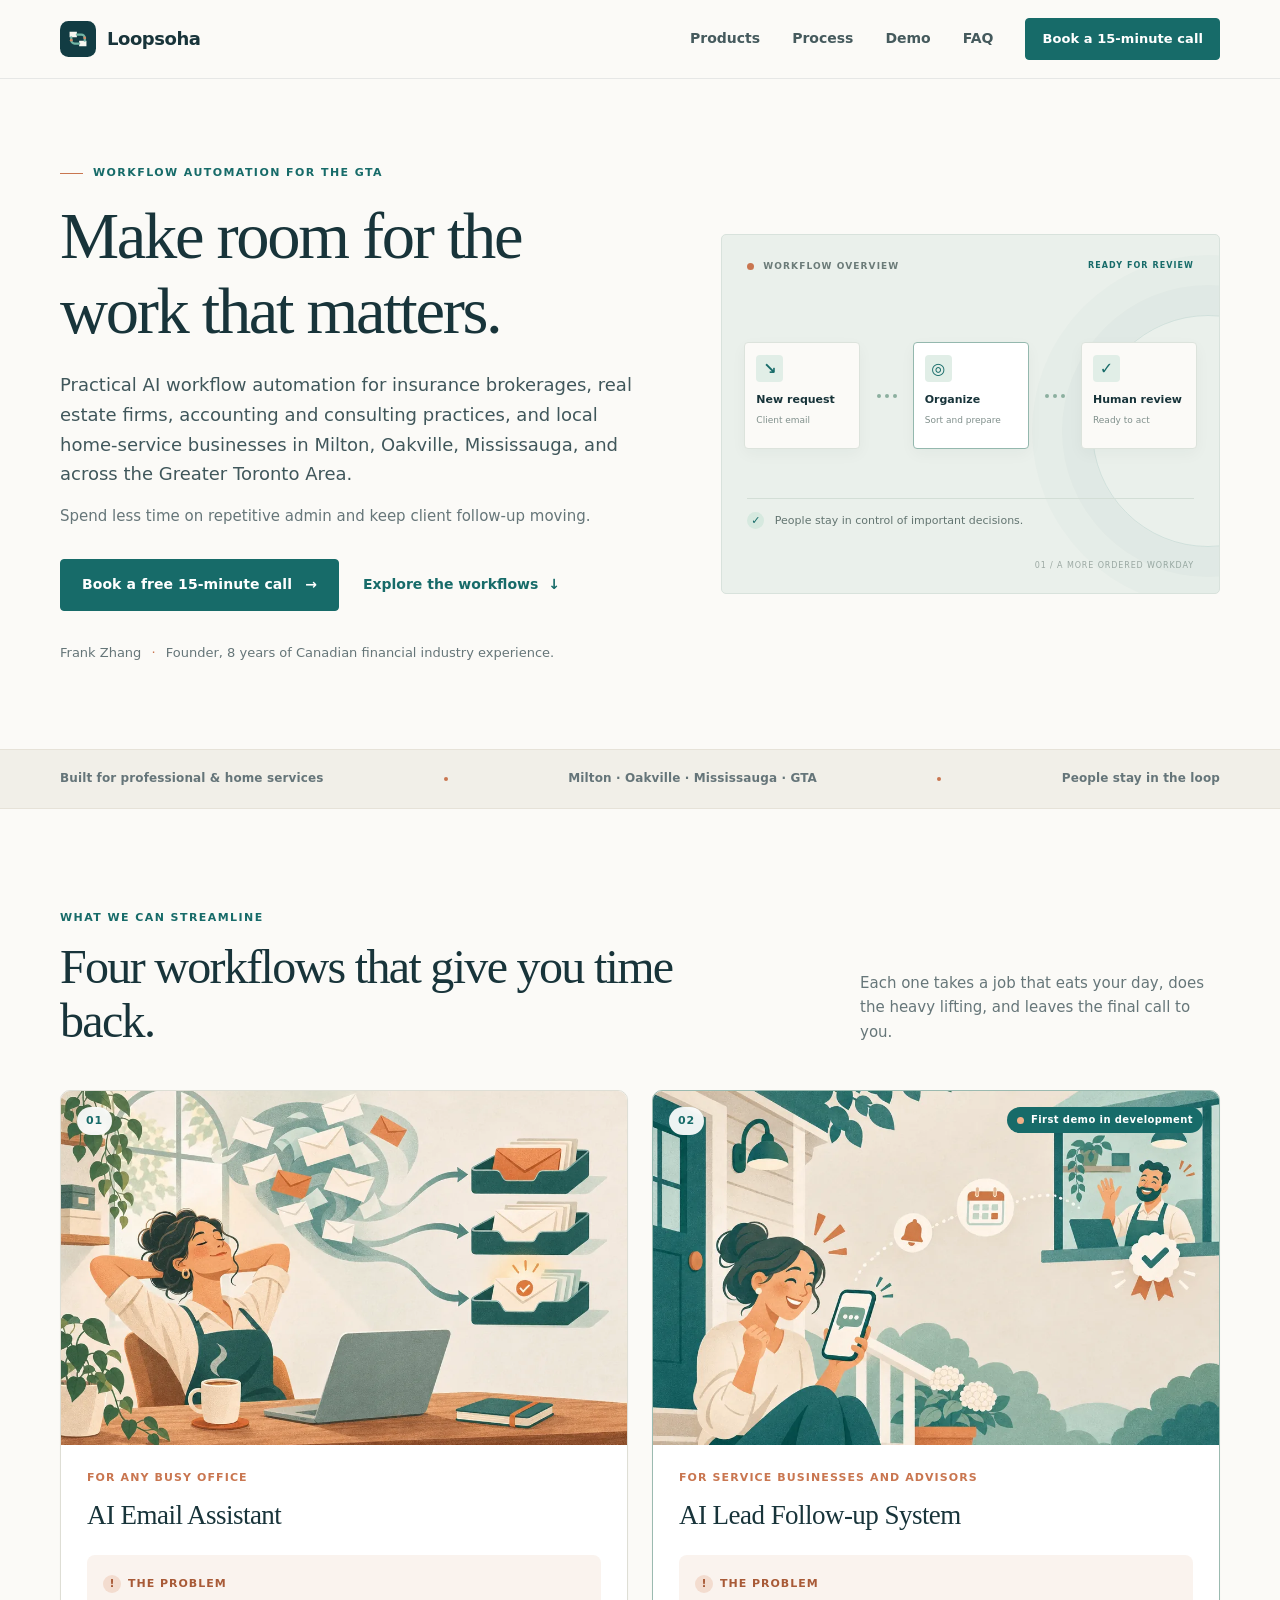
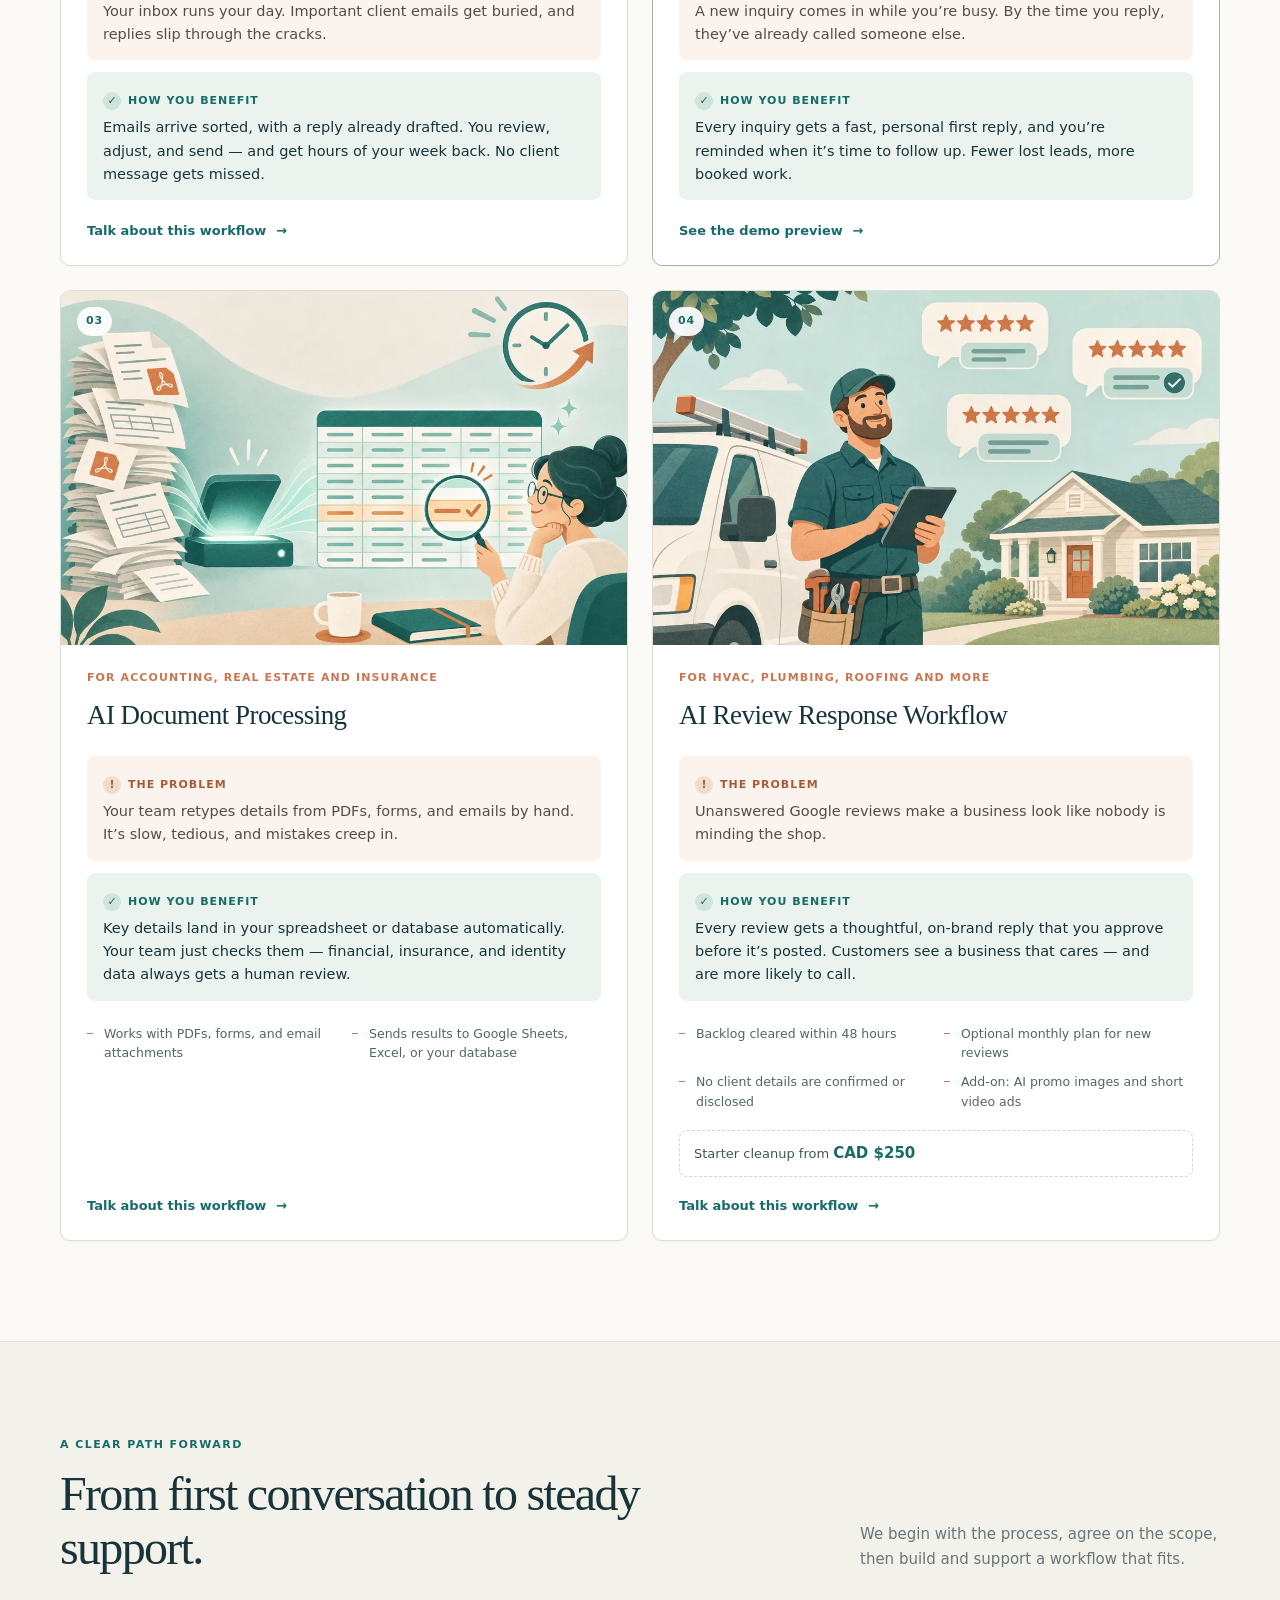
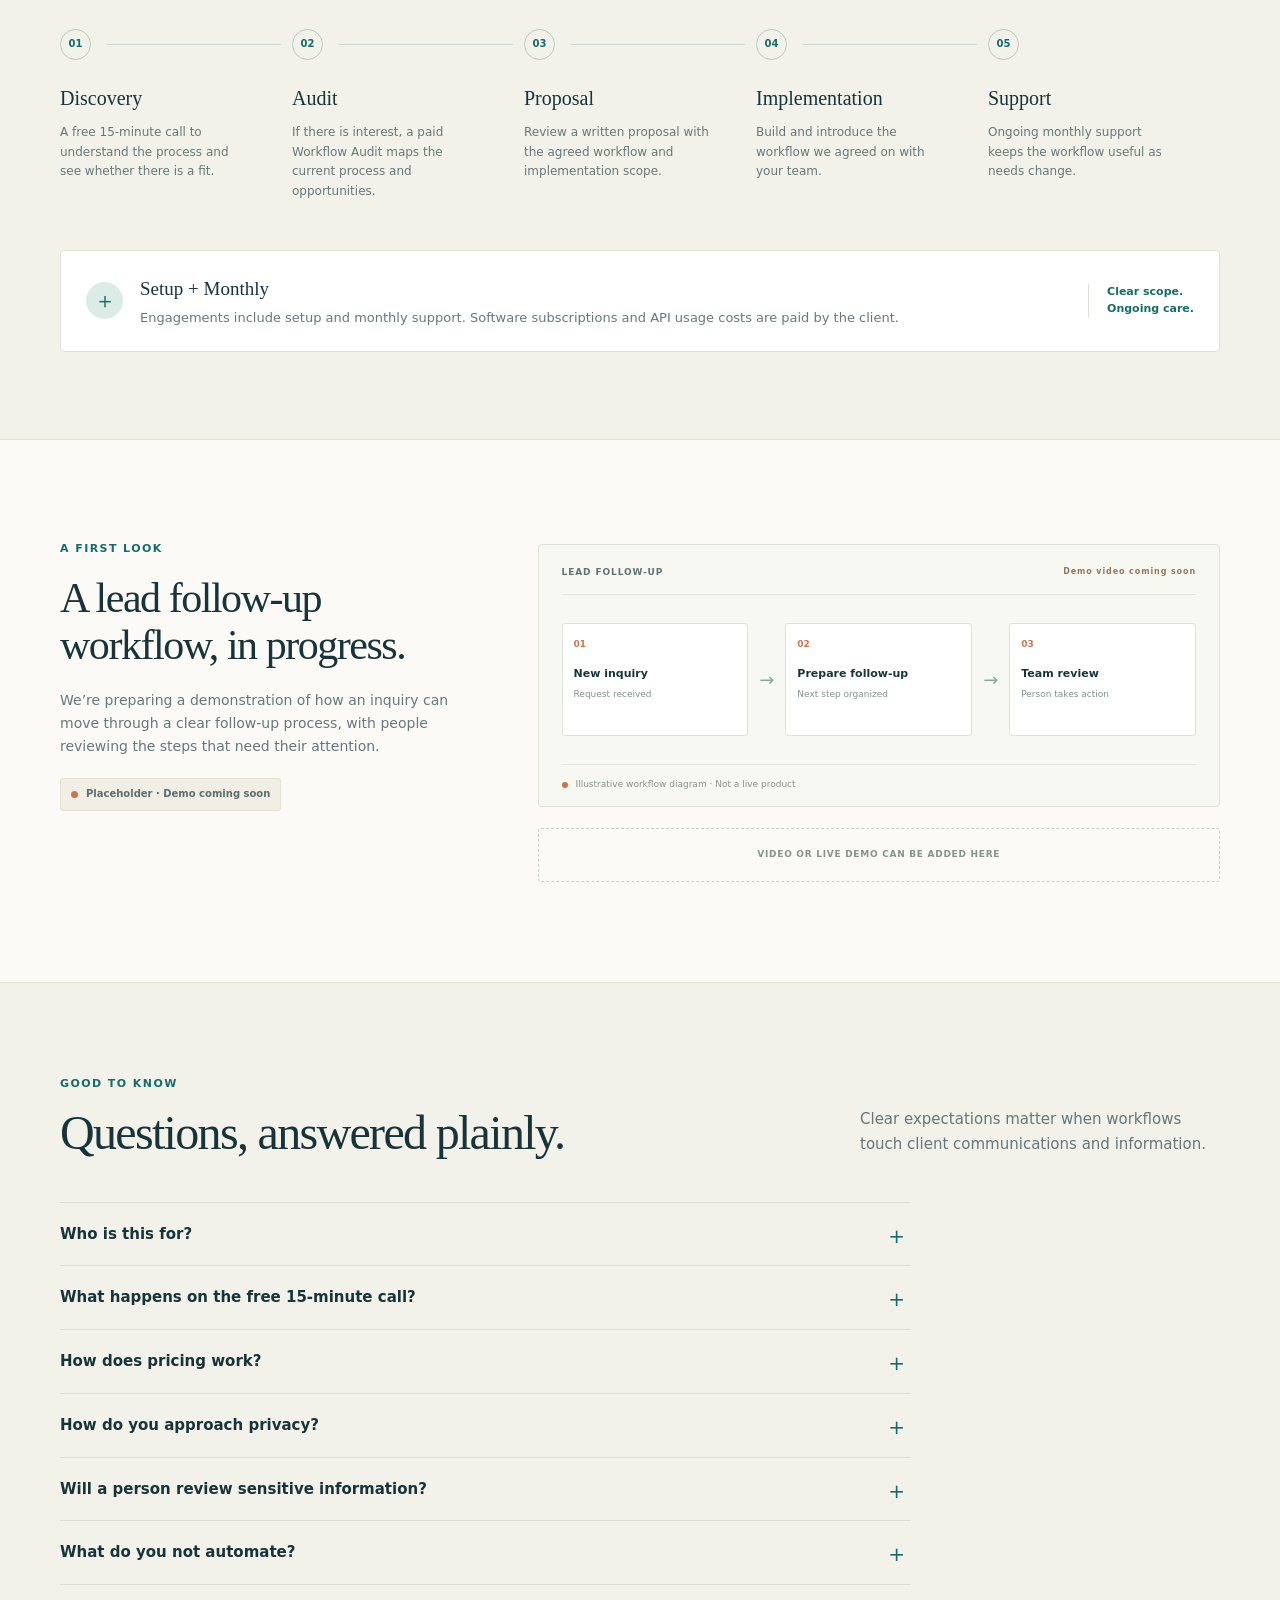
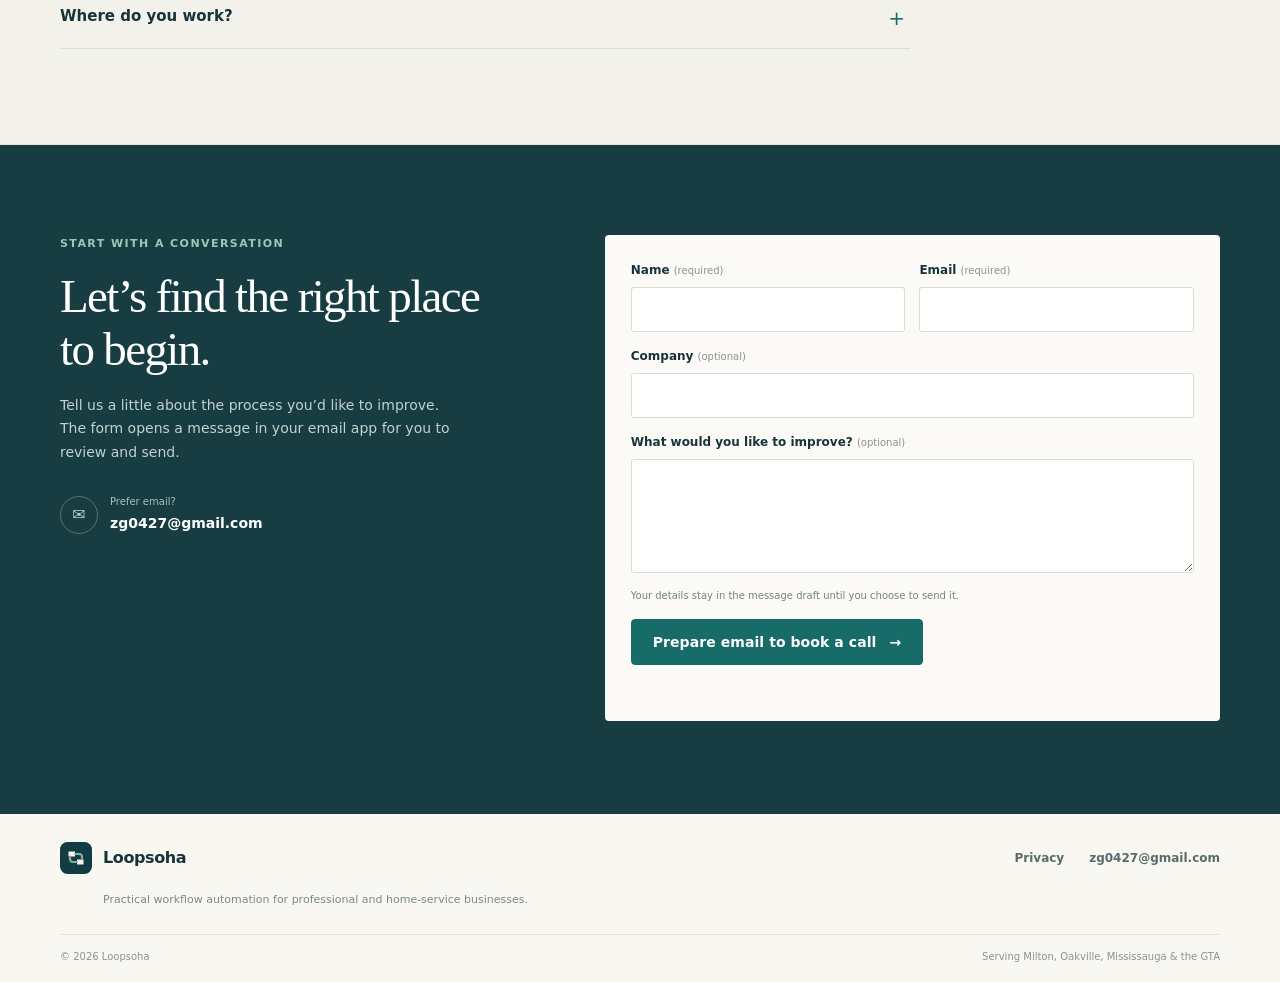
==== index.html @ caf9a3d1 "Book a call buttons open Google booking page" ====
<!doctype html>
<html lang="en">
<head>
  <meta charset="utf-8">
  <meta name="viewport" content="width=device-width, initial-scale=1">
  <meta name="description" content="Practical AI workflow automation for professional-services and home-service businesses in Milton, Oakville, Mississauga and the Greater Toronto Area.">
  <meta property="og:type" content="website">
  <meta property="og:title" content="Loopsoha | Practical workflow automation">
  <meta property="og:description" content="AI workflow automation for professional-services and home-service businesses in the GTA.">
  <meta property="og:url" content="https://loopsoha.com/">
  <meta property="og:image" content="assets/favicon.svg">
  <meta name="twitter:card" content="summary">
  <meta name="twitter:title" content="Loopsoha | Practical workflow automation">
  <meta name="twitter:description" content="AI workflow automation for professional-services and home-service businesses in the GTA.">
  <link rel="canonical" href="https://loopsoha.com/">
  <link rel="icon" href="assets/favicon.svg" type="image/svg+xml">
  <link rel="apple-touch-icon" href="assets/favicon.svg">
  <link rel="stylesheet" href="css/styles.css">
  <script src="js/site.config.js"></script>
  <script defer src="js/main.js"></script>
  <title>Loopsoha | Practical workflow automation</title>
</head>
<body>
  <a class="skip-link" href="#main">Skip to content</a>
  <header class="site-header">
    <div class="header-inner wrap">
      <a class="brand" href="index.html" aria-label="Loopsoha home"><img src="assets/favicon.svg" alt="" width="36" height="36"><span data-brand>Loopsoha</span></a>
      <button class="menu-toggle" type="button" aria-expanded="false" aria-controls="primary-nav"><span class="sr-only">Toggle navigation</span><span></span><span></span></button>
      <nav id="primary-nav" class="primary-nav" aria-label="Main navigation">
        <a href="#products">Products</a><a href="#process">Process</a><a href="#demo">Demo</a><a href="#faq">FAQ</a>
        <a class="button button-small" href="https://calendar.app.google/wds1HghxJwFTL84J7" target="_blank" rel="noopener"><span>Book a 15-minute call</span></a>
      </nav>
    </div>
  </header>
  <main id="main">
    <section class="hero wrap" aria-labelledby="hero-title">
      <div class="hero-copy">
        <p class="eyebrow"><span class="eyebrow-line"></span> Workflow automation for the GTA</p>
        <h1 id="hero-title">Make room for the work that matters.</h1>
        <p class="hero-lede">Practical AI workflow automation for insurance brokerages, real estate firms, accounting and consulting practices, and local home-service businesses in Milton, Oakville, Mississauga, and across the Greater Toronto Area.</p>
        <p class="hero-detail">Spend less time on repetitive admin and keep client follow-up moving.</p>
        <div class="hero-actions"><a class="button" href="https://calendar.app.google/wds1HghxJwFTL84J7" target="_blank" rel="noopener">Book a free 15-minute call <span aria-hidden="true">→</span></a><a class="text-link" href="#products">Explore the workflows <span aria-hidden="true">↓</span></a></div>
        <p class="founder-line">Frank Zhang <span aria-hidden="true">·</span> Founder, 8 years of Canadian financial industry experience.</p>
      </div>
      <div class="hero-art" aria-hidden="true">
        <div class="art-top"><span class="art-dot"></span><span>WORKFLOW OVERVIEW</span><span class="art-status">READY FOR REVIEW</span></div>
        <div class="art-flow"><div class="flow-node"><span class="node-icon">↘</span><span>New request</span><small>Client email</small></div><div class="flow-connector"><i></i><i></i><i></i></div><div class="flow-node active"><span class="node-icon">◎</span><span>Organize</span><small>Sort and prepare</small></div><div class="flow-connector"><i></i><i></i><i></i></div><div class="flow-node"><span class="node-icon">✓</span><span>Human review</span><small>Ready to act</small></div></div>
        <div class="art-foot"><span class="art-check">✓</span> People stay in control of important decisions.</div>
        <span class="art-index">01 / A MORE ORDERED WORKDAY</span>
      </div>
    </section>
    <section class="trust-band" aria-label="Service area and focus"><div class="wrap trust-inner"><span>Built for professional &amp; home services</span><span class="trust-sep"></span><span>Milton · Oakville · Mississauga · GTA</span><span class="trust-sep"></span><span>People stay in the loop</span></div></section>

    <section class="section wrap" id="products" aria-labelledby="products-title">
      <div class="section-heading"><div><p class="eyebrow">What we can streamline</p><h2 id="products-title">Four workflows that give you time back.</h2></div><p>Each one takes a job that eats your day, does the heavy lifting, and leaves the final call to you.</p></div>
      <div class="product-grid">
        <article class="product-card ">
          <figure class="card-media"><img src="assets/products/email.webp" alt="Illustration of a business owner at a desk while scattered emails sort themselves into tidy trays" width="1024" height="688" loading="lazy" decoding="async"><span class="card-number">01</span></figure>
          <div class="card-body">
            <p class="card-who">For any busy office</p>
            <h3>AI Email Assistant</h3>
            <div class="pb"><div class="pb-row pb-problem"><span class="pb-label">The problem</span><p>Your inbox runs your day. Important client emails get buried, and replies slip through the cracks.</p></div><div class="pb-row pb-benefit"><span class="pb-label">How you benefit</span><p>Emails arrive sorted, with a reply already drafted. You review, adjust, and send — and get hours of your week back. No client message gets missed.</p></div></div>
            <a href="#contact" class="card-link">Talk about this workflow <span aria-hidden="true">→</span></a>
          </div>
        </article>
        <article class="product-card featured">
          <figure class="card-media"><img src="assets/products/leads.webp" alt="Illustration of a homeowner receiving a quick reply on their phone from a local business" width="1024" height="688" loading="lazy" decoding="async"><span class="card-number">02</span><span class="demo-tag"><span></span> First demo in development</span></figure>
          <div class="card-body">
            <p class="card-who">For service businesses and advisors</p>
            <h3>AI Lead Follow-up System</h3>
            <div class="pb"><div class="pb-row pb-problem"><span class="pb-label">The problem</span><p>A new inquiry comes in while you’re busy. By the time you reply, they’ve already called someone else.</p></div><div class="pb-row pb-benefit"><span class="pb-label">How you benefit</span><p>Every inquiry gets a fast, personal first reply, and you’re reminded when it’s time to follow up. Fewer lost leads, more booked work.</p></div></div>
            <a href="#demo" class="card-link">See the demo preview <span aria-hidden="true">→</span></a>
          </div>
        </article>
        <article class="product-card ">
          <figure class="card-media"><img src="assets/products/documents.webp" alt="Illustration of paper forms turning into an organized spreadsheet while a person reviews the results" width="1024" height="688" loading="lazy" decoding="async"><span class="card-number">03</span></figure>
          <div class="card-body">
            <p class="card-who">For accounting, real estate and insurance</p>
            <h3>AI Document Processing</h3>
            <div class="pb"><div class="pb-row pb-problem"><span class="pb-label">The problem</span><p>Your team retypes details from PDFs, forms, and emails by hand. It’s slow, tedious, and mistakes creep in.</p></div><div class="pb-row pb-benefit"><span class="pb-label">How you benefit</span><p>Key details land in your spreadsheet or database automatically. Your team just checks them — financial, insurance, and identity data always gets a human review.</p></div></div>
            <ul class="card-points"><li>Works with PDFs, forms, and email attachments</li><li>Sends results to Google Sheets, Excel, or your database</li></ul>
            <a href="#contact" class="card-link">Talk about this workflow <span aria-hidden="true">→</span></a>
          </div>
        </article>
        <article class="product-card ">
          <figure class="card-media"><img src="assets/products/reviews.webp" alt="Illustration of a home-service technician beside a work van with five-star review cards floating nearby" width="1024" height="688" loading="lazy" decoding="async"><span class="card-number">04</span></figure>
          <div class="card-body">
            <p class="card-who">For HVAC, plumbing, roofing and more</p>
            <h3>AI Review Response Workflow</h3>
            <div class="pb"><div class="pb-row pb-problem"><span class="pb-label">The problem</span><p>Unanswered Google reviews make a business look like nobody is minding the shop.</p></div><div class="pb-row pb-benefit"><span class="pb-label">How you benefit</span><p>Every review gets a thoughtful, on-brand reply that you approve before it’s posted. Customers see a business that cares — and are more likely to call.</p></div></div>
            <ul class="card-points"><li>Backlog cleared within 48 hours</li><li>Optional monthly plan for new reviews</li><li>No client details are confirmed or disclosed</li><li>Add-on: AI promo images and short video ads</li></ul>
            <p class="card-price">Starter cleanup from <strong>CAD $250</strong></p>
            <a href="#contact" class="card-link">Talk about this workflow <span aria-hidden="true">→</span></a>
          </div>
        </article>
      </div>
    </section>
    <section class="process-section" id="process" aria-labelledby="process-title"><div class="wrap section">
      <div class="section-heading"><div><p class="eyebrow">A clear path forward</p><h2 id="process-title">From first conversation to steady support.</h2></div><p>We begin with the process, agree on the scope, then build and support a workflow that fits.</p></div>
      <ol class="steps"><li><span class="step-num">01</span><h3>Discovery</h3><p>A free 15-minute call to understand the process and see whether there is a fit.</p></li><li><span class="step-num">02</span><h3>Audit</h3><p>If there is interest, a paid Workflow Audit maps the current process and opportunities.</p></li><li><span class="step-num">03</span><h3>Proposal</h3><p>Review a written proposal with the agreed workflow and implementation scope.</p></li><li><span class="step-num">04</span><h3>Implementation</h3><p>Build and introduce the workflow we agreed on with your team.</p></li><li><span class="step-num">05</span><h3>Support</h3><p>Ongoing monthly support keeps the workflow useful as needs change.</p></li></ol>
      <div class="pricing-note"><span class="pricing-mark" aria-hidden="true">＋</span><div><h3>Setup + Monthly</h3><p>Engagements include setup and monthly support. Software subscriptions and API usage costs are paid by the client.</p></div><span class="pricing-aside">Clear scope.<br>Ongoing care.</span></div>
    </div></section>
    <section class="demo-section wrap" id="demo" aria-labelledby="demo-title"><div class="demo-copy"><p class="eyebrow">A first look</p><h2 id="demo-title">A lead follow-up workflow, in progress.</h2><p>We’re preparing a demonstration of how an inquiry can move through a clear follow-up process, with people reviewing the steps that need their attention.</p><span class="placeholder-label"><span></span> Placeholder · Demo coming soon</span></div>
      <div class="demo-board"><div class="board-header"><span>LEAD FOLLOW-UP</span><span class="board-state">Demo video coming soon</span></div><div class="board-flow"><div class="board-node"><span class="board-icon">01</span><strong>New inquiry</strong><small>Request received</small></div><span class="board-arrow" aria-hidden="true">→</span><div class="board-node"><span class="board-icon">02</span><strong>Prepare follow-up</strong><small>Next step organized</small></div><span class="board-arrow" aria-hidden="true">→</span><div class="board-node"><span class="board-icon">03</span><strong>Team review</strong><small>Person takes action</small></div></div><div class="board-caption"><span class="caption-dot"></span>Illustrative workflow diagram · Not a live product</div></div>
      <div class="video-slot"><span>VIDEO OR LIVE DEMO CAN BE ADDED HERE</span></div>
    </section>
    <section class="faq-section" id="faq" aria-labelledby="faq-title"><div class="wrap section"><div class="section-heading"><div><p class="eyebrow">Good to know</p><h2 id="faq-title">Questions, answered plainly.</h2></div><p>Clear expectations matter when workflows touch client communications and information.</p></div><div class="faq-list">
      <details><summary>Who is this for?</summary><p>Small professional-services businesses in the Greater Toronto Area, especially insurance brokerages, real estate firms, and accounting or consulting practices, as well as local home-service businesses such as HVAC, plumbing, and roofing companies. Collaboration can also happen remotely.</p></details>
      <details><summary>What happens on the free 15-minute call?</summary><p>We’ll hear how a recurring process works today, what is taking time or causing follow-up to slip, and whether it makes sense to explore it further. There is no obligation.</p></details>
      <details><summary>How does pricing work?</summary><p>The engagement model is Setup + Monthly. If there is interest, a paid Workflow Audit maps the process and opportunities; a written proposal follows. Software subscription and API usage costs are paid by the client. The AI Review Response Workflow starts with a fixed-price cleanup from CAD $250, with an optional monthly plan.</p></details>
      <details><summary>How do you approach privacy?</summary><p>We take a PIPEDA-minded approach: use information with consent or other lawful authority, be transparent about how it is used, and minimize the data involved. Third-party AI processors may be used; any processors and data handling will be explained and agreed with the client.</p></details>
      <details><summary>Will a person review sensitive information?</summary><p>Yes. Financial, insurance, and identity data is not left solely to automation. A human reviews it.</p></details>
      <details><summary>What do you not automate?</summary><p>We do not provide automated underwriting, investment advice, or automated high-impact personal decisions of that kind. Workflows are for administrative processes, email classification, reminders, document preparation, and customer-service support.</p></details>
      <details><summary>Where do you work?</summary><p>We serve the Greater Toronto Area, including Milton, Oakville, and Mississauga. Remote collaboration is also possible; there is no client-facing office location to visit.</p></details>
    </div></div></section>
    <section class="contact-section" id="contact" aria-labelledby="contact-title"><div class="wrap contact-layout"><div class="contact-copy"><p class="eyebrow">Start with a conversation</p><h2 id="contact-title">Let’s find the right place to begin.</h2><p>Tell us a little about the process you’d like to improve. The form opens a message in your email app for you to review and send.</p><div class="contact-direct"><span class="contact-icon" aria-hidden="true">✉</span><div><small>Prefer email?</small><a data-email href="mailto:zg0427@gmail.com">zg0427@gmail.com</a></div></div></div>
      <form class="contact-form" id="contact-form" novalidate><div class="form-row"><div class="field"><label for="name">Name <span>(required)</span></label><input id="name" name="name" autocomplete="name" required></div><div class="field"><label for="email">Email <span>(required)</span></label><input id="email" name="email" type="email" autocomplete="email" required></div></div><div class="field"><label for="company">Company <span>(optional)</span></label><input id="company" name="company" autocomplete="organization"></div><div class="field"><label for="message">What would you like to improve? <span>(optional)</span></label><textarea id="message" name="message" rows="4"></textarea></div><p class="form-note">Your details stay in the message draft until you choose to send it.</p><button class="button" type="submit">Prepare email to book a call <span aria-hidden="true">→</span></button><p class="form-status" id="form-status" role="status" aria-live="polite"></p></form>
    </div></section>
  </main>
  <footer class="site-footer"><div class="wrap footer-main"><div><a class="brand footer-brand" href="index.html"><img src="assets/favicon.svg" alt="" width="32" height="32"><span data-brand>Loopsoha</span></a><p>Practical workflow automation for professional and home-service businesses.</p></div><div class="footer-links"><a href="privacy.html">Privacy</a><a href="mailto:zg0427@gmail.com" data-mailto data-email>zg0427@gmail.com</a></div></div><div class="wrap footer-bottom"><span>© 2026 <span data-brand>Loopsoha</span></span><span>Serving Milton, Oakville, Mississauga &amp; the GTA</span></div></footer>
</body>
</html>
---- css/styles.css ----
:root{--ink:#18343a;--ink-soft:#3f5559;--teal:#176b69;--teal-dark:#125552;--mint:#dcebe5;--paper:#fbfaf7;--white:#fff;--sand:#f1eee6;--line:#deded5;--rust:#c97650;--muted:#667679;--max:1160px;--serif:Georgia,"Times New Roman",serif;--sans:"Source Sans 3",ui-sans-serif,system-ui,-apple-system,"Segoe UI",Arial,sans-serif}*{box-sizing:border-box}html{scroll-behavior:smooth;scroll-padding-top:96px}body{margin:0;background:var(--paper);color:var(--ink);font-family:var(--sans);font-size:16px;line-height:1.65;-webkit-font-smoothing:antialiased}a{color:inherit;text-decoration:none}button,input,textarea{font:inherit}.wrap{width:min(calc(100% - 48px),var(--max));margin-inline:auto}.skip-link{position:absolute;left:12px;top:-60px;padding:10px 14px;background:var(--ink);color:#fff;z-index:20}.skip-link:focus{top:12px}.sr-only{position:absolute;width:1px;height:1px;padding:0;margin:-1px;overflow:hidden;clip:rect(0,0,0,0);white-space:nowrap;border:0}.site-header{position:sticky;top:0;z-index:10;background:rgba(251,250,247,.96);border-bottom:1px solid rgba(24,52,58,.09);backdrop-filter:blur(12px)}.header-inner{min-height:78px;display:flex;align-items:center;justify-content:space-between}.brand{display:inline-flex;align-items:center;gap:11px;font-size:18px;font-weight:700;letter-spacing:-.025em}.brand img{display:block}.primary-nav{display:flex;align-items:center;gap:32px;font-size:14px;font-weight:600;color:#455a5d}.primary-nav>a:not(.button){transition:color .18s}.primary-nav>a:not(.button):hover,.footer-links a:hover{color:var(--teal)}.menu-toggle{display:none}.button{display:inline-flex;align-items:center;justify-content:center;gap:13px;white-space:nowrap;min-height:52px;padding:0 21px;border:1px solid var(--teal);border-radius:4px;background:var(--teal);color:#fff;font-size:14px;font-weight:650;letter-spacing:.005em;transition:background .18s,border .18s,transform .18s}.button:hover{background:var(--teal-dark);border-color:var(--teal-dark);transform:translateY(-1px)}.button:focus-visible,a:focus-visible,summary:focus-visible,.menu-toggle:focus-visible{outline:3px solid #d58b68;outline-offset:3px}.button-small{min-height:42px;padding:0 16px;font-size:13px}.hero{display:grid;grid-template-columns:1.08fr .92fr;gap:76px;align-items:center;padding-top:85px;padding-bottom:86px}.eyebrow{display:flex;align-items:center;gap:10px;margin:0 0 17px;color:var(--teal);font-size:11px;font-weight:750;letter-spacing:.13em;text-transform:uppercase}.eyebrow-line{width:23px;height:1px;background:var(--rust)}h1,h2,h3,p{margin-top:0}h1,h2{font-family:var(--serif);font-weight:400;letter-spacing:-.035em;line-height:1.12}h1{max-width:590px;margin-bottom:22px;font-size:clamp(48px,5.2vw,68px)}.hero-lede{max-width:580px;margin-bottom:15px;color:#40575b;font-size:18px;line-height:1.65}.hero-detail{margin:0;color:var(--muted);font-size:15px}.hero-actions{display:flex;align-items:center;gap:24px;margin-top:30px}.text-link{color:var(--teal);font-size:14px;font-weight:650;white-space:nowrap}.text-link span{margin-left:5px}.text-link:hover{color:var(--rust)}.founder-line{margin:31px 0 0;color:#657578;font-size:13px}.founder-line span{padding:0 6px;color:var(--rust)}.hero-art{position:relative;min-height:360px;padding:24px 25px 20px;background:#eaf0eb;border:1px solid #d8e2dc;border-radius:5px;overflow:hidden}.hero-art:after{position:absolute;content:"";width:230px;height:230px;border:1px solid rgba(23,107,105,.12);border-radius:50%;right:-105px;top:80px;box-shadow:0 0 0 30px rgba(23,107,105,.025),0 0 0 60px rgba(23,107,105,.02)}.art-top{display:flex;align-items:center;gap:9px;color:#6b7b78;font-size:9px;font-weight:750;letter-spacing:.12em}.art-dot,.caption-dot{width:7px;height:7px;border-radius:50%;background:var(--rust)}.art-status{margin-left:auto;color:var(--teal);font-size:8px}.art-flow{position:relative;z-index:1;display:flex;align-items:center;justify-content:space-between;margin:69px -3px 49px}.flow-node{display:flex;flex-direction:column;align-items:flex-start;width:116px;min-height:107px;padding:12px 11px;background:#fbfaf7;border:1px solid #dce3dc;border-radius:4px;box-shadow:0 5px 15px rgba(25,54,57,.04);font-size:11px;font-weight:700}.flow-node.active{background:#fff;border-color:#94b8ae}.node-icon{display:grid;place-items:center;width:27px;height:27px;margin-bottom:9px;border-radius:4px;background:#e1eee7;color:var(--teal);font-size:16px}.flow-node small{margin-top:3px;color:#80908c;font-size:9px;font-weight:500}.flow-connector{display:flex;gap:4px}.flow-connector i{width:4px;height:4px;border-radius:50%;background:#8caf9f}.art-foot{position:relative;z-index:1;padding-top:13px;border-top:1px solid #d3ded6;color:#637571;font-size:11px}.art-check{display:inline-grid;place-items:center;width:17px;height:17px;margin-right:7px;background:#d6e9df;border-radius:50%;color:var(--teal);font-weight:800}.art-index{position:absolute;right:25px;bottom:20px;color:#9ca9a3;font-size:8px;letter-spacing:.11em}.trust-band{background:#f1efe8;border-top:1px solid #e6e2d8;border-bottom:1px solid #e6e2d8}.trust-inner{display:flex;justify-content:space-between;align-items:center;min-height:58px;color:#657579;font-size:12px;font-weight:600;letter-spacing:.01em}.trust-sep{width:4px;height:4px;border-radius:50%;background:var(--rust)}.section{padding-top:100px;padding-bottom:100px}.section-heading{display:flex;justify-content:space-between;align-items:end;gap:42px;margin-bottom:42px}.section-heading .eyebrow{margin-bottom:13px}.section-heading h2,.demo-copy h2,.contact-copy h2{max-width:650px;margin-bottom:0;font-size:clamp(36px,4vw,48px)}.section-heading>p{max-width:360px;margin:0 0 3px;color:var(--muted);font-size:15px}.product-grid{display:grid;grid-template-columns:repeat(2,1fr);gap:18px}.product-card>p.card-price{margin:0 0 16px;color:var(--ink);font-size:13px;font-weight:700}.product-card{position:relative;display:flex;flex-direction:column;min-height:355px;padding:27px 25px 23px;background:#fff;border:1px solid var(--line);border-radius:4px}.product-card.featured{border-color:#9bbab0;background:#f7faf7}.card-top{display:flex;justify-content:space-between;align-items:center;margin-bottom:22px}.card-number{color:#869593;font-size:11px;font-weight:750;letter-spacing:.1em}.product-symbol{display:grid;place-items:center;width:38px;height:38px;border-radius:50%;background:#eaf1ec;color:var(--teal);font-size:19px}.product-card h3{margin-bottom:10px;font-family:var(--serif);font-size:25px;font-weight:400;letter-spacing:-.02em}.product-card>p{margin-bottom:15px;color:#657579;font-size:14px;line-height:1.65}.product-card ul{margin:0 0 22px;padding:0;list-style:none}.product-card li{position:relative;margin:7px 0;padding-left:17px;color:#526568;font-size:12px;line-height:1.55}.product-card li:before{position:absolute;left:0;top:9px;width:6px;height:1px;background:var(--rust);content:""}.card-link{margin-top:auto;color:var(--teal);font-size:12px;font-weight:700}.card-link span{padding-left:5px}.card-link:hover{color:var(--rust)}.demo-tag{display:flex;align-items:center;gap:7px;margin:-10px 0 14px;color:var(--teal);font-size:10px;font-weight:700;letter-spacing:.04em}.demo-tag span,.placeholder-label span{width:7px;height:7px;border-radius:50%;background:var(--rust)}.process-section{background:#f2f1ea;border-block:1px solid #e7e4da}.process-section .section{padding-top:94px;padding-bottom:87px}.steps{display:grid;grid-template-columns:repeat(5,1fr);gap:0;margin:54px 0 48px;padding:0;list-style:none}.steps li{position:relative;padding:0 22px 0 0}.steps li:not(:last-child):after{position:absolute;top:15px;left:47px;width:calc(100% - 58px);height:1px;background:#cbd7d0;content:""}.step-num{position:relative;z-index:1;display:grid;place-items:center;width:31px;height:31px;margin-bottom:22px;border:1px solid #b9cbc1;border-radius:50%;background:#f2f1ea;color:var(--teal);font-size:10px;font-weight:750}.steps h3{margin-bottom:8px;font-family:var(--serif);font-size:20px;font-weight:400}.steps p{max-width:190px;margin:0;color:#687879;font-size:12px;line-height:1.65}.pricing-note{display:flex;align-items:center;gap:17px;padding:22px 25px;background:#fff;border:1px solid #e0e1d8;border-radius:4px}.pricing-mark{display:grid;place-items:center;flex:0 0 37px;height:37px;border-radius:50%;background:var(--mint);color:var(--teal);font-size:22px}.pricing-note h3{margin:0 0 3px;font-family:var(--serif);font-size:19px;font-weight:400}.pricing-note p{margin:0;color:#687879;font-size:13px}.pricing-aside{margin-left:auto;padding-left:18px;border-left:1px solid var(--line);color:var(--teal);font-size:11px;font-weight:700;line-height:1.5}.demo-section{position:relative;display:grid;grid-template-columns:.75fr 1.25fr;column-gap:68px;row-gap:17px;padding-top:100px;padding-bottom:100px}.demo-copy h2{font-size:42px}.demo-copy>p:not(.eyebrow){max-width:395px;margin:20px 0;color:#67777a;font-size:14px}.placeholder-label{display:inline-flex;align-items:center;gap:8px;padding:7px 10px;background:#f1eee6;border:1px solid #e3dfd2;border-radius:3px;color:#5d6d6e;font-size:10px;font-weight:700}.demo-board{align-self:center;padding:20px 23px 14px;background:#f8f8f3;border:1px solid #dfe2d9;border-radius:4px}.board-header{display:flex;justify-content:space-between;gap:12px;padding-bottom:15px;border-bottom:1px solid #e2e5dc;color:#617274;font-size:9px;font-weight:750;letter-spacing:.1em}.board-state{color:#9a755f;font-size:8px}.board-flow{display:flex;align-items:center;justify-content:space-between;gap:11px;padding:28px 0}.board-node{display:flex;flex-direction:column;min-height:113px;flex:1;padding:13px 11px;background:#fff;border:1px solid #dde3da;border-radius:3px}.board-icon{margin-bottom:13px;color:var(--rust);font-size:9px;font-weight:750}.board-node strong{font-size:11px}.board-node small{margin-top:4px;color:#84908d;font-size:9px}.board-arrow{color:#89a89a;font-size:18px}.board-caption{display:flex;align-items:center;gap:8px;padding-top:12px;border-top:1px solid #e2e5dc;color:#87928c;font-size:9px}.caption-dot{width:6px;height:6px}.video-slot{grid-column:2;display:flex;align-items:center;justify-content:center;min-height:54px;border:1px dashed #c6d1c8;border-radius:3px;color:#87928c;font-size:9px;font-weight:700;letter-spacing:.08em}.faq-section{background:#f2f1ea;border-block:1px solid #e7e4da}.faq-section .section{padding-top:92px;padding-bottom:95px}.faq-list{max-width:850px;border-top:1px solid #dcded5}.faq-list details{border-bottom:1px solid #dcded5}.faq-list summary{position:relative;padding:19px 44px 19px 0;cursor:pointer;list-style:none;font-size:15px;font-weight:650}.faq-list summary::-webkit-details-marker{display:none}.faq-list summary:after{position:absolute;right:5px;top:17px;color:var(--teal);content:"+";font-size:20px;font-weight:400}.faq-list details[open] summary:after{content:"−"}.faq-list details p{max-width:760px;margin:0;padding:0 35px 20px 0;color:#687879;font-size:14px;line-height:1.75}.contact-section{background:#173d43;color:#fff}.contact-layout{display:grid;grid-template-columns:.85fr 1.15fr;gap:90px;padding-top:90px;padding-bottom:93px}.contact-copy .eyebrow{color:#9ac8b8}.contact-copy .eyebrow-line{background:#d58b68}.contact-copy h2{max-width:440px;font-size:47px}.contact-copy>p:not(.eyebrow){max-width:390px;margin:19px 0 30px;color:#c2d2cf;font-size:14px}.contact-direct{display:flex;align-items:center;gap:12px}.contact-icon{display:grid;place-items:center;width:38px;height:38px;border:1px solid #517377;border-radius:50%;color:#b4d5c8}.contact-direct small{display:block;color:#a7bfba;font-size:10px}.contact-direct a{color:#fff;font-size:14px;font-weight:650}.contact-form{padding:26px;background:#fbfaf7;border-radius:4px;color:var(--ink)}.form-row{display:grid;grid-template-columns:1fr 1fr;gap:14px}.field{display:flex;flex-direction:column;margin-bottom:15px}.field label{margin-bottom:6px;font-size:12px;font-weight:700}.field label span{color:#879393;font-size:10px;font-weight:500}.field input,.field textarea{width:100%;min-height:44px;padding:10px 11px;border:1px solid #d9ddd5;border-radius:3px;background:#fff;color:var(--ink);font-size:14px}.field textarea{resize:vertical}.field input:focus,.field textarea:focus{outline:2px solid #73aa9c;outline-offset:1px}.form-note{margin:0 0 15px;color:#758381;font-size:10px}.contact-form .button{min-height:46px}.form-status{min-height:20px;margin:10px 0 0;color:#526568;font-size:12px}.site-footer{background:#f8f7f2}.footer-main{display:flex;justify-content:space-between;align-items:flex-start;padding-top:28px;padding-bottom:25px}.footer-brand{font-size:16px}.footer-main>div:first-child>p{margin:8px 0 0 43px;color:#7b8886;font-size:11px}.footer-links{display:flex;gap:25px;padding-top:7px;color:#596b6c;font-size:12px;font-weight:600}.footer-bottom{display:flex;justify-content:space-between;padding-top:14px;padding-bottom:17px;border-top:1px solid #e3e2d9;color:#899391;font-size:10px}.privacy-page{max-width:790px;padding-top:77px;padding-bottom:95px}.privacy-page h1{max-width:700px;margin-bottom:20px;font-size:54px}.privacy-intro{max-width:630px;margin-bottom:45px;color:#647579;font-size:18px}.privacy-page section{padding:23px 0;border-top:1px solid var(--line)}.privacy-page h2{margin-bottom:9px;font-family:var(--serif);font-size:23px;font-weight:400}.privacy-page section p{margin:0 0 10px;color:#586d70;font-size:14px}.privacy-page section p:last-child{margin-bottom:0}.privacy-page a:not(.back-link){color:var(--teal);text-decoration:underline;text-underline-offset:3px}.back-link{display:inline-block;margin-top:26px}.privacy-nav{gap:25px}

@media(max-width:1024px){
  .hero{grid-template-columns:1fr;gap:42px;padding-top:64px;padding-bottom:64px}
  .hero-actions{flex-wrap:wrap}
  .section-heading{display:block;margin-bottom:32px}
  .section-heading>p{margin-top:16px;max-width:520px}
  .product-grid{grid-template-columns:1fr}
  .product-card{min-height:0}
  .steps{grid-template-columns:1fr;margin:36px 0 34px}
  .steps li{display:grid;grid-template-columns:40px 1fr;column-gap:13px;padding:0 0 20px}
  .steps li:not(:last-child):after{top:34px;left:15px;width:1px;height:calc(100% - 33px)}
  .step-num{grid-column:1;grid-row:1/3;margin:0}
  .steps h3{grid-column:2;margin:1px 0 4px}
  .steps p{grid-column:2;max-width:unset;font-size:13px}
  .pricing-aside{display:none}
  .demo-section{grid-template-columns:1fr;row-gap:22px}
  .video-slot{grid-column:1}
  .contact-layout{grid-template-columns:1fr;gap:40px}
}
@media(max-width:860px){
  .menu-toggle{display:flex;flex-direction:column;gap:5px;justify-content:center;width:42px;height:42px;border:1px solid #dce2dc;border-radius:3px;background:transparent}
  .menu-toggle span:not(.sr-only){width:17px;height:1px;margin:auto;background:var(--ink)}
  .primary-nav{position:absolute;top:67px;left:0;right:0;display:none;align-items:stretch;gap:0;padding:8px 18px 18px;background:var(--paper);border-bottom:1px solid var(--line);box-shadow:0 10px 18px rgba(24,52,58,.06)}
  .primary-nav.is-open{display:flex;flex-direction:column}
  .primary-nav>a:not(.button){padding:12px 2px;border-bottom:1px solid #ecebe5}
  .primary-nav .button{margin-top:13px}
  .privacy-nav{display:flex;position:static;flex-direction:row;padding:0;border:0;box-shadow:none;background:transparent}
  .privacy-nav>a:not(.button){display:none}
  .privacy-nav .button{margin:0}
}
@media(max-width:900px){.hero{gap:35px;padding-top:65px;padding-bottom:66px}.primary-nav{gap:20px}.section-heading{gap:25px}.product-card{padding:23px 20px}.steps li{padding-right:13px}.steps p{font-size:11px}.contact-layout{gap:45px}.demo-section{gap:30px}.demo-copy h2{font-size:36px}}
@media(max-width:700px){html{scroll-padding-top:76px}.wrap{width:min(calc(100% - 36px),var(--max))}.header-inner{min-height:68px}.brand{font-size:17px}.brand img{width:32px;height:32px}.menu-toggle{display:flex;flex-direction:column;gap:5px;justify-content:center;width:42px;height:42px;border:1px solid #dce2dc;border-radius:3px;background:transparent}.menu-toggle span:not(.sr-only){width:17px;height:1px;margin:auto;background:var(--ink)}.primary-nav{position:absolute;top:67px;left:0;right:0;display:none;align-items:stretch;gap:0;padding:8px 18px 18px;background:var(--paper);border-bottom:1px solid var(--line);box-shadow:0 10px 18px rgba(24,52,58,.06)}.primary-nav.is-open{display:flex;flex-direction:column}.primary-nav>a:not(.button){padding:12px 2px;border-bottom:1px solid #ecebe5}.primary-nav .button{margin-top:13px}.hero{grid-template-columns:1fr;gap:38px;padding-top:54px;padding-bottom:49px}h1{max-width:540px;font-size:50px}.hero-lede{font-size:16px}.hero-actions{align-items:flex-start;flex-direction:column;gap:18px}.founder-line{margin-top:24px}.hero-art{min-height:300px;padding:20px 17px}.art-flow{margin:53px -3px 35px}.flow-node{width:29%;min-height:96px;padding:10px 8px;font-size:10px}.flow-node small{font-size:8px}.flow-connector{gap:3px}.flow-connector i{width:3px;height:3px}.trust-inner{justify-content:center;flex-wrap:wrap;gap:9px 12px;padding-top:14px;padding-bottom:14px;text-align:center;font-size:10px}.trust-sep{width:3px;height:3px}.section{padding-top:70px;padding-bottom:70px}.section-heading{display:block;margin-bottom:28px}.section-heading h2,.demo-copy h2,.contact-copy h2{font-size:38px}.section-heading>p{margin-top:15px;font-size:14px}.product-grid{grid-template-columns:1fr;gap:12px}.product-card{min-height:0;padding:22px 21px}.card-top{margin-bottom:16px}.product-card h3{font-size:24px}.product-card ul{margin-bottom:17px}.product-card li{font-size:12px}.process-section .section{padding-top:70px;padding-bottom:66px}.steps{grid-template-columns:1fr;margin:36px 0 34px}.steps li{display:grid;grid-template-columns:40px 1fr;column-gap:13px;padding:0 0 20px}.steps li:not(:last-child):after{top:34px;left:15px;width:1px;height:calc(100% - 33px)}.step-num{grid-column:1;grid-row:1/3;margin:0}.steps h3{grid-column:2;margin:1px 0 4px;font-size:19px}.steps p{grid-column:2;max-width:unset;font-size:12px}.pricing-note{align-items:flex-start;gap:12px;padding:17px}.pricing-note h3{font-size:18px}.pricing-note p{font-size:12px}.pricing-aside{display:none}.demo-section{grid-template-columns:1fr;row-gap:18px;padding-top:70px;padding-bottom:70px}.demo-copy h2{font-size:38px}.demo-copy>p:not(.eyebrow){margin:14px 0}.demo-board{padding:16px 12px 12px}.board-flow{gap:5px;padding:21px 0}.board-node{min-height:101px;padding:10px 7px}.board-node strong{font-size:9px}.board-node small{font-size:8px}.board-arrow{font-size:14px}.board-state{font-size:7px}.video-slot{grid-column:1;min-height:48px}.faq-section .section{padding-top:69px;padding-bottom:71px}.faq-list summary{font-size:14px}.faq-list details p{font-size:13px}.contact-layout{grid-template-columns:1fr;gap:34px;padding-top:68px;padding-bottom:69px}.contact-copy h2{font-size:41px}.contact-copy>p:not(.eyebrow){margin:14px 0 22px}.contact-form{padding:20px 17px}.form-row{grid-template-columns:1fr;gap:0}.footer-main{gap:18px}.footer-links{flex-direction:column;gap:8px;align-items:flex-end}.footer-bottom{gap:10px;align-items:flex-start;font-size:9px}.privacy-page{padding-top:56px;padding-bottom:70px}.privacy-page h1{font-size:44px}.privacy-intro{font-size:16px}.privacy-nav{display:flex;position:static;flex-direction:row;padding:0;border:0;box-shadow:none;background:transparent}.privacy-nav>a:not(.button){display:none}.privacy-nav .button{margin:0}.privacy-page section p{font-size:13px}}
@media(max-width:390px){.wrap{width:calc(100% - 30px)}h1{font-size:44px}.hero-art{padding-inline:13px}.art-status{font-size:7px}.flow-node{width:30%;font-size:9px}.flow-node small{font-size:7px}.product-card{padding-inline:18px}.board-flow{gap:3px}.board-node{padding-inline:5px}.board-node strong{font-size:8px}.board-arrow{font-size:12px}}
@media(prefers-reduced-motion:reduce){html{scroll-behavior:auto}*,*:before,*:after{transition:none!important;animation:none!important}}

/* Products redesign: image cards with problem / benefit */
.product-grid{gap:24px}
.product-card{min-height:0;padding:0;overflow:hidden;border-radius:10px;box-shadow:0 1px 2px rgba(24,52,58,.04);transition:transform .25s ease,box-shadow .25s ease,border-color .25s}
.product-card:hover{transform:translateY(-4px);box-shadow:0 18px 40px -18px rgba(24,52,58,.28);border-color:#c9d8d1}
.product-card.featured{background:#fff;border-color:#9bbab0}
.card-media{position:relative;margin:0;aspect-ratio:16/10;overflow:hidden;background:var(--mint)}
.card-media img{display:block;width:100%;height:100%;object-fit:cover;transition:transform .6s ease}
.product-card:hover .card-media img{transform:scale(1.04)}
.card-media .card-number{position:absolute;left:16px;top:16px;padding:5px 9px;border-radius:999px;background:rgba(255,255,255,.92);color:var(--teal);font-size:11px;letter-spacing:.08em;backdrop-filter:blur(4px)}
.card-media .demo-tag{position:absolute;right:16px;top:16px;margin:0;padding:5px 10px;border-radius:999px;background:var(--teal);color:#fff}
.card-media .demo-tag span{background:#f2b089}
.card-body{display:flex;flex-direction:column;flex:1;padding:24px 26px 24px}
.card-who{margin:0 0 6px;color:var(--rust);font-size:11px;font-weight:750;letter-spacing:.1em;text-transform:uppercase}
.product-card h3{margin-bottom:18px;font-size:27px}
.pb{display:grid;gap:12px;margin-bottom:20px}
.pb-row{padding:14px 16px;border-radius:8px}
.pb-row p{margin:4px 0 0;font-size:14.5px;line-height:1.6}
.pb-label{display:inline-flex;align-items:center;gap:7px;font-size:11px;font-weight:800;letter-spacing:.09em;text-transform:uppercase}
.pb-label:before{display:grid;place-items:center;width:18px;height:18px;border-radius:50%;font-size:11px;letter-spacing:0}
.pb-problem{background:#faf3ee}
.pb-problem .pb-label{color:#a85a37}
.pb-problem .pb-label:before{content:"!";background:#f3dccf;color:#a85a37}
.pb-problem p{color:#5a4a43}
.pb-benefit{background:#eaf3ee}
.pb-benefit .pb-label{color:var(--teal)}
.pb-benefit .pb-label:before{content:"✓";background:#cfe5da;color:var(--teal)}
.pb-benefit p{color:var(--ink)}
.product-card ul.card-points{display:grid;grid-template-columns:1fr 1fr;gap:4px 16px;margin:0 0 16px}
.product-card .card-points li{margin:3px 0;font-size:12.5px}
.product-card .card-price{margin:0 0 18px;padding:10px 14px;border:1px dashed #c9d8d1;border-radius:8px;color:var(--ink-soft);font-size:13px}
.product-card .card-price strong{color:var(--teal);font-size:15px}
.card-link{font-size:13px}
@media(max-width:600px){.card-body{padding:20px}.product-card ul.card-points{grid-template-columns:1fr}.product-card h3{font-size:24px}}
@media(prefers-reduced-motion:reduce){.product-card,.card-media img{transition:none}.product-card:hover,.product-card:hover .card-media img{transform:none}}
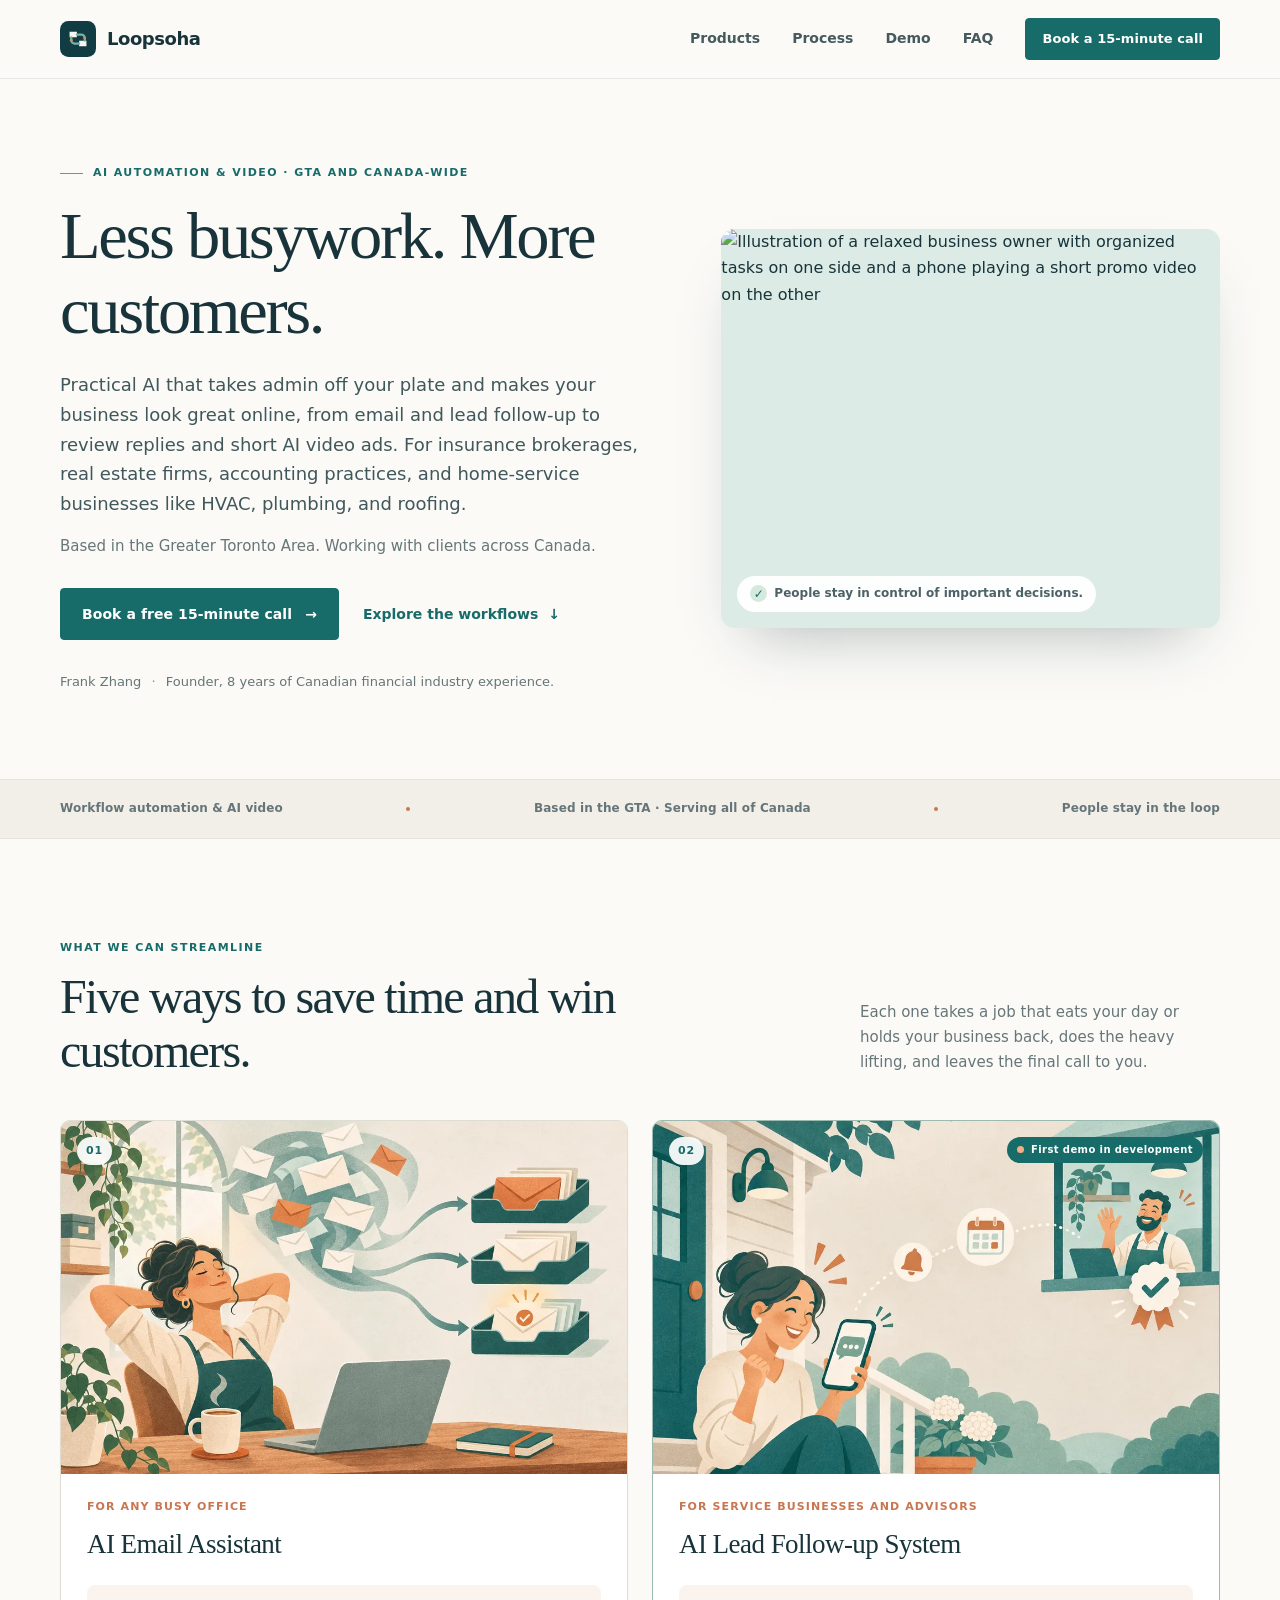
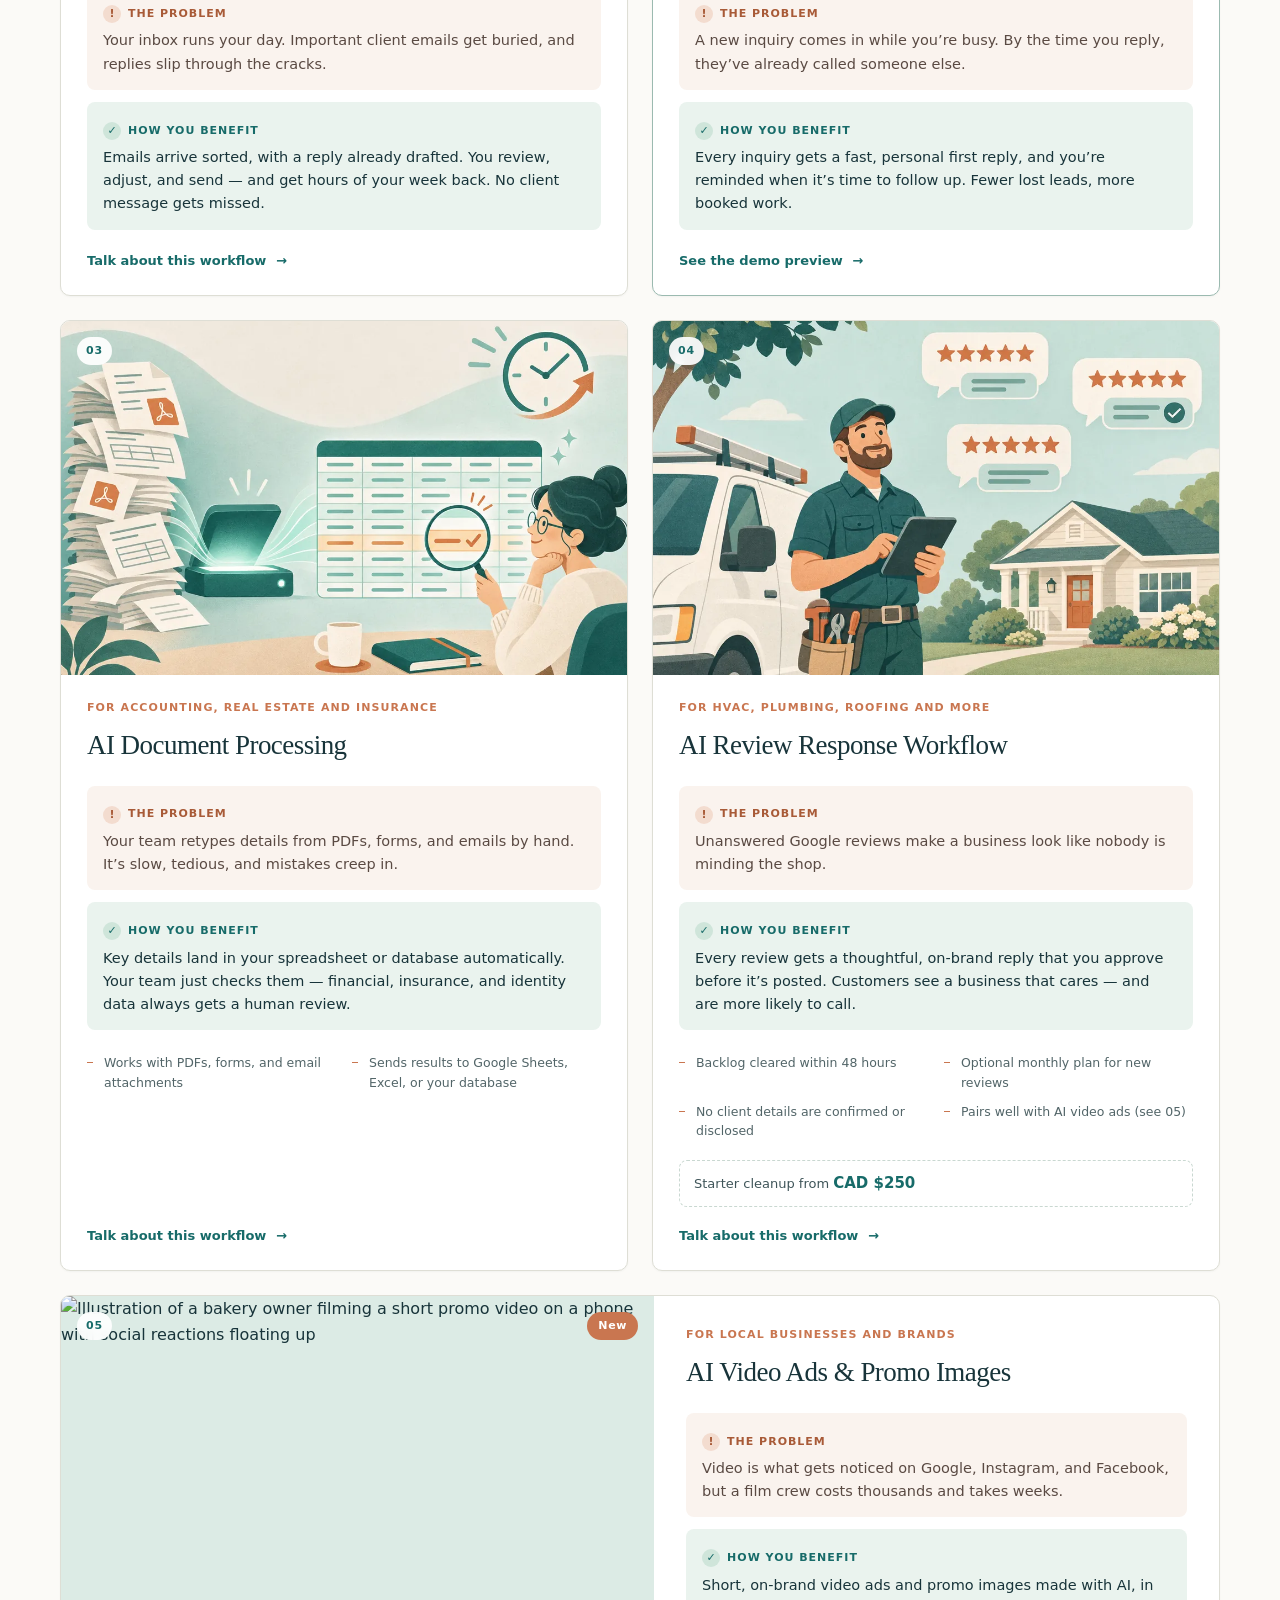
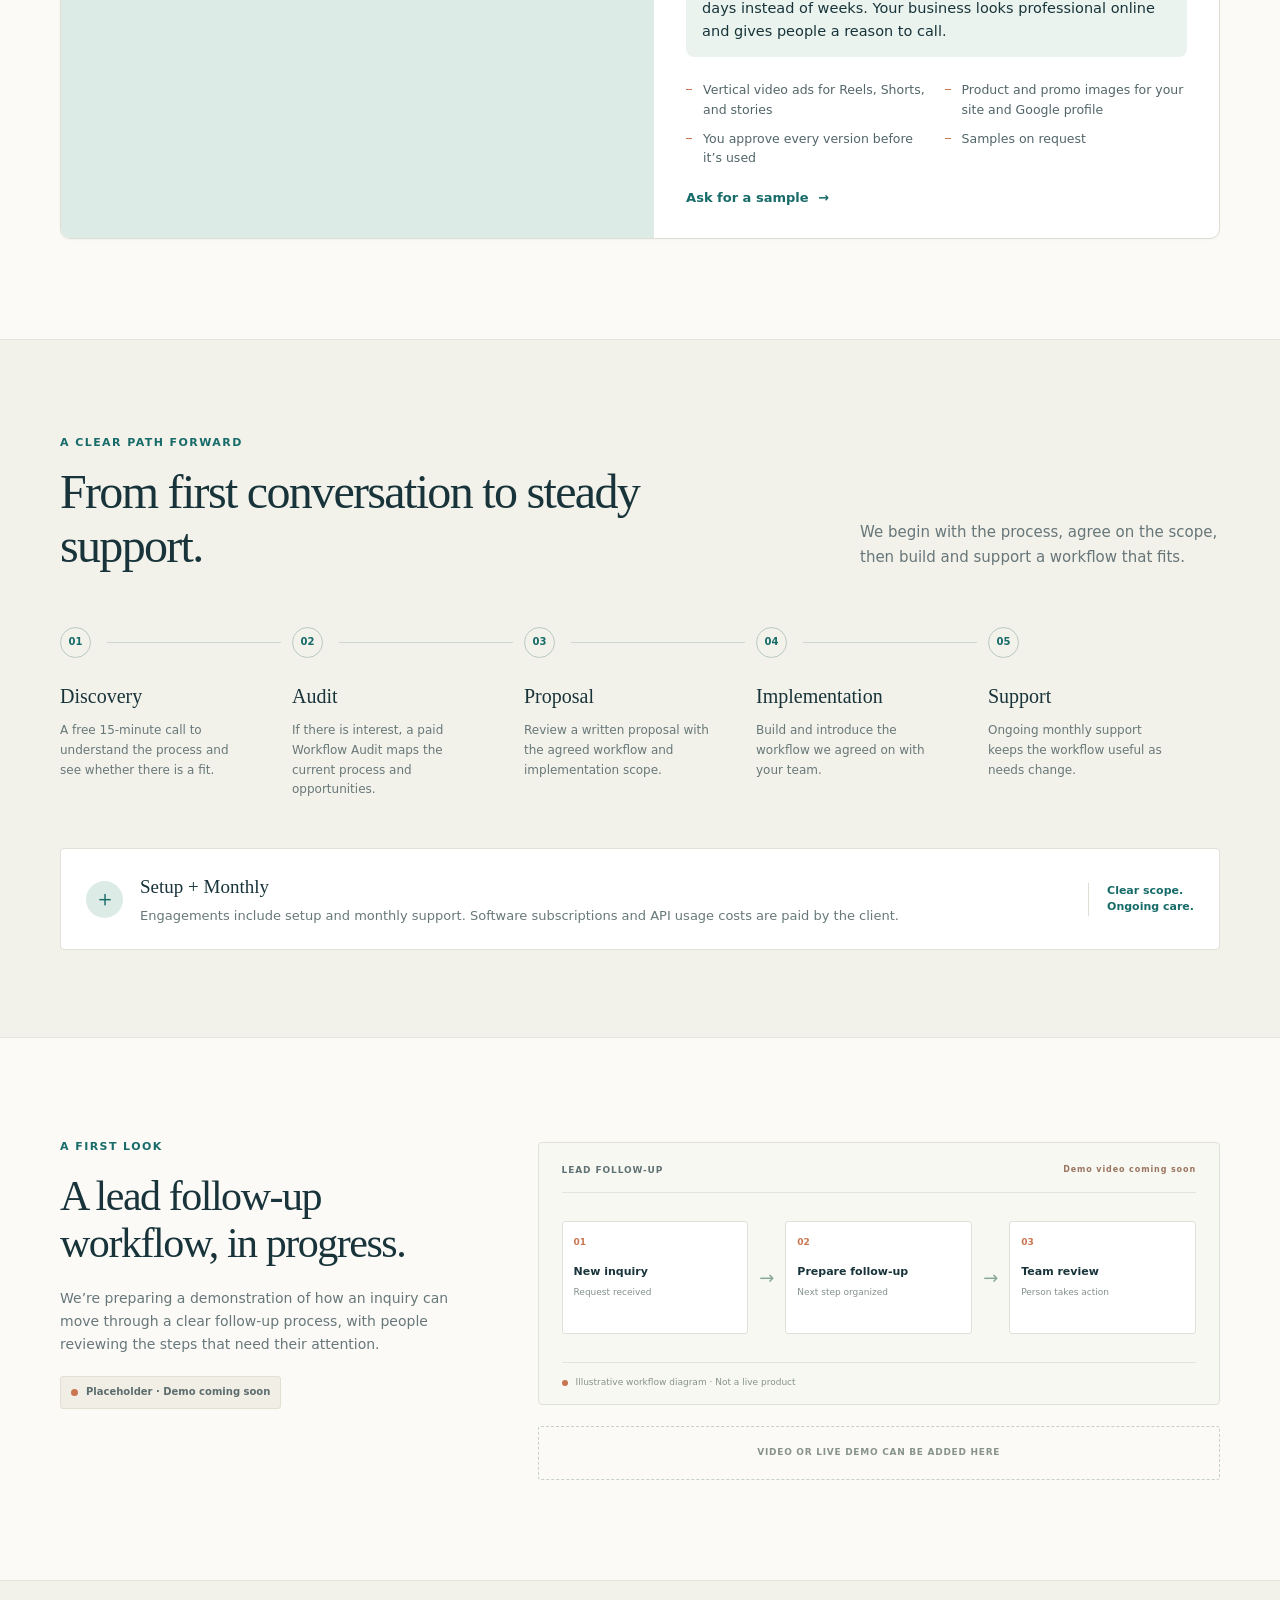
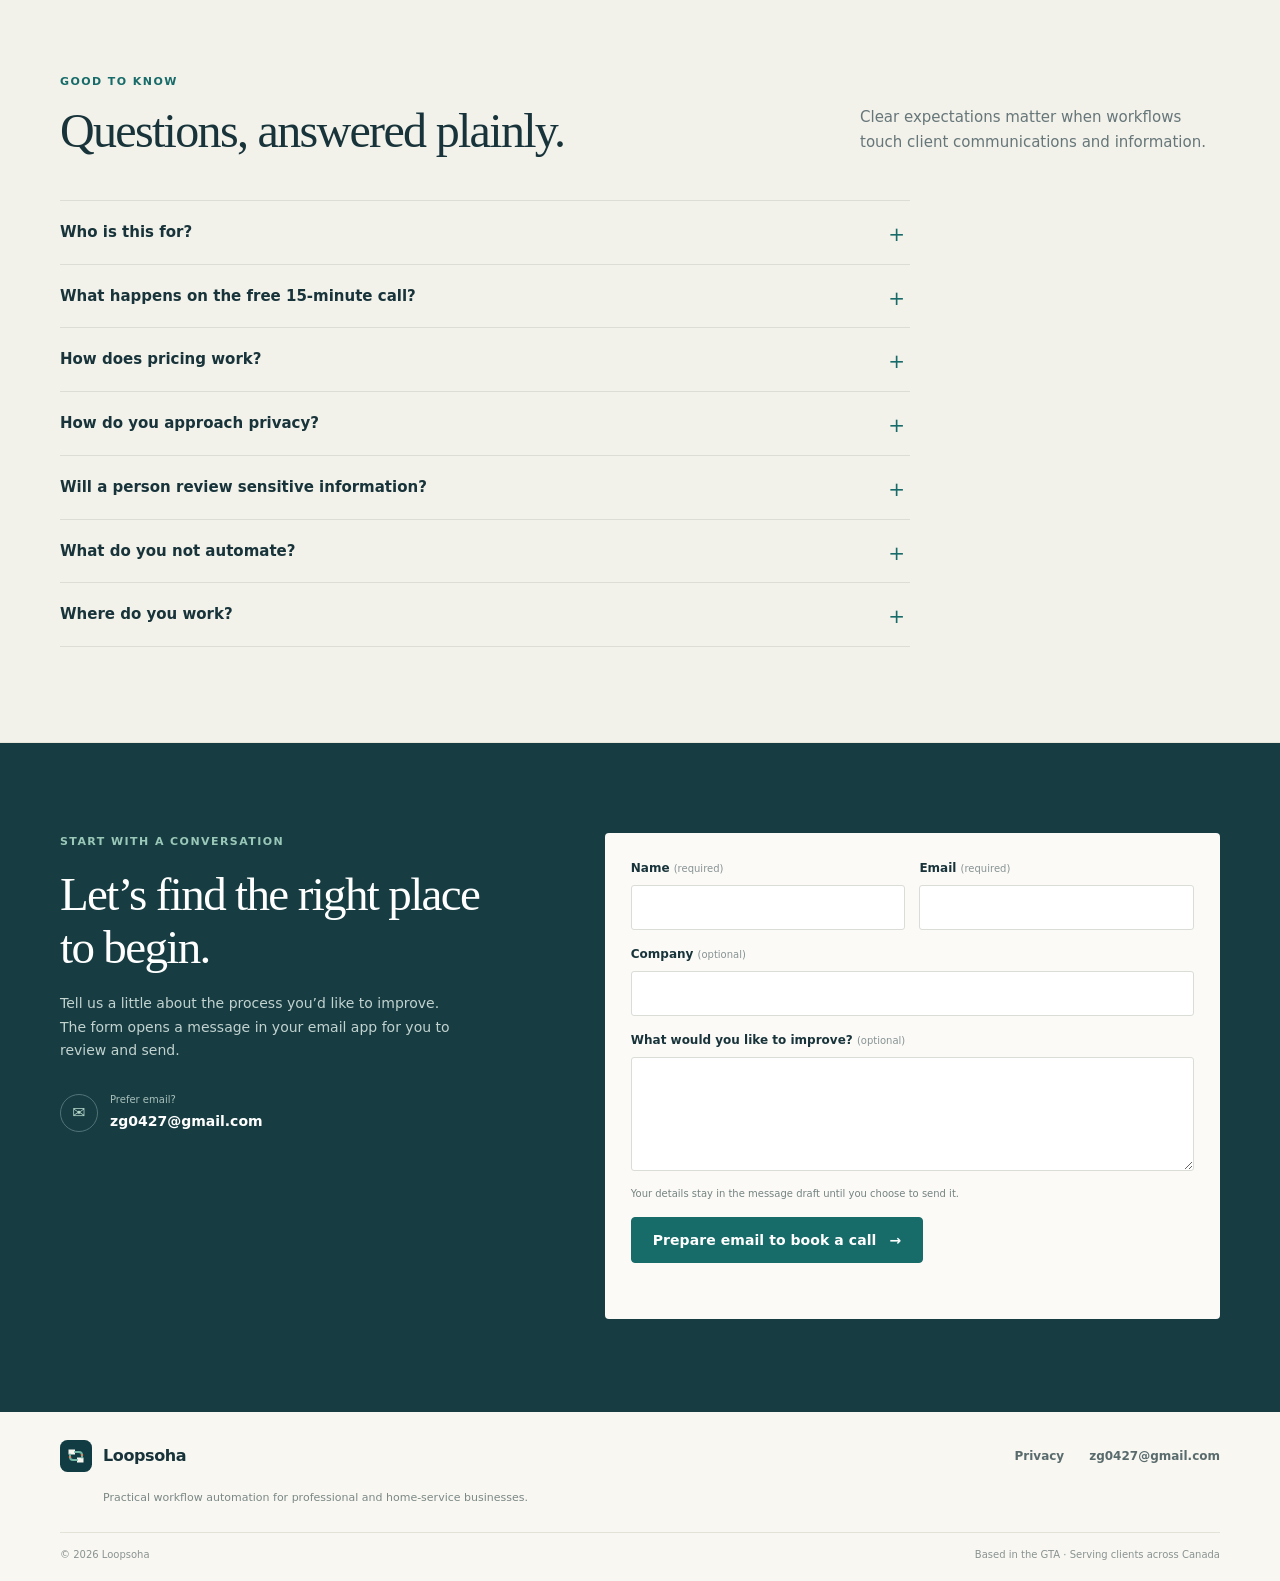
==== commit 49cee543: "Add hero illustration slot and AI video ads product card Co-Authored-By: Claude Opus 5.5 <noreply@an" ====
--- a/index.html
+++ b/index.html
@@ -3,15 +3,15 @@
 <head>
   <meta charset="utf-8">
   <meta name="viewport" content="width=device-width, initial-scale=1">
-  <meta name="description" content="Practical AI workflow automation for professional-services and home-service businesses in Milton, Oakville, Mississauga and the Greater Toronto Area.">
+  <meta name="description" content="Practical AI workflow automation and AI-made promo videos for professional-services and home-service businesses. Based in the Greater Toronto Area, serving clients across Canada.">
   <meta property="og:type" content="website">
   <meta property="og:title" content="Loopsoha | Practical workflow automation">
-  <meta property="og:description" content="AI workflow automation for professional-services and home-service businesses in the GTA.">
+  <meta property="og:description" content="AI workflow automation and AI promo videos for small businesses. Based in the GTA, serving clients across Canada.">
   <meta property="og:url" content="https://loopsoha.com/">
   <meta property="og:image" content="assets/favicon.svg">
   <meta name="twitter:card" content="summary">
   <meta name="twitter:title" content="Loopsoha | Practical workflow automation">
-  <meta name="twitter:description" content="AI workflow automation for professional-services and home-service businesses in the GTA.">
+  <meta name="twitter:description" content="AI workflow automation and AI promo videos for small businesses. Based in the GTA, serving clients across Canada.">
   <link rel="canonical" href="https://loopsoha.com/">
   <link rel="icon" href="assets/favicon.svg" type="image/svg+xml">
   <link rel="apple-touch-icon" href="assets/favicon.svg">
@@ -35,24 +35,19 @@
   <main id="main">
     <section class="hero wrap" aria-labelledby="hero-title">
       <div class="hero-copy">
-        <p class="eyebrow"><span class="eyebrow-line"></span> Workflow automation for the GTA</p>
-        <h1 id="hero-title">Make room for the work that matters.</h1>
-        <p class="hero-lede">Practical AI workflow automation for insurance brokerages, real estate firms, accounting and consulting practices, and local home-service businesses in Milton, Oakville, Mississauga, and across the Greater Toronto Area.</p>
-        <p class="hero-detail">Spend less time on repetitive admin and keep client follow-up moving.</p>
+        <p class="eyebrow"><span class="eyebrow-line"></span> AI automation &amp; video · GTA and Canada-wide</p>
+        <h1 id="hero-title">Less busywork. More customers.</h1>
+        <p class="hero-lede">Practical AI that takes admin off your plate and makes your business look great online, from email and lead follow-up to review replies and short AI video ads. For insurance brokerages, real estate firms, accounting practices, and home-service businesses like HVAC, plumbing, and roofing.</p>
+        <p class="hero-detail">Based in the Greater Toronto Area. Working with clients across Canada.</p>
         <div class="hero-actions"><a class="button" href="https://calendar.app.google/wds1HghxJwFTL84J7" target="_blank" rel="noopener">Book a free 15-minute call <span aria-hidden="true">→</span></a><a class="text-link" href="#products">Explore the workflows <span aria-hidden="true">↓</span></a></div>
         <p class="founder-line">Frank Zhang <span aria-hidden="true">·</span> Founder, 8 years of Canadian financial industry experience.</p>
       </div>
-      <div class="hero-art" aria-hidden="true">
-        <div class="art-top"><span class="art-dot"></span><span>WORKFLOW OVERVIEW</span><span class="art-status">READY FOR REVIEW</span></div>
-        <div class="art-flow"><div class="flow-node"><span class="node-icon">↘</span><span>New request</span><small>Client email</small></div><div class="flow-connector"><i></i><i></i><i></i></div><div class="flow-node active"><span class="node-icon">◎</span><span>Organize</span><small>Sort and prepare</small></div><div class="flow-connector"><i></i><i></i><i></i></div><div class="flow-node"><span class="node-icon">✓</span><span>Human review</span><small>Ready to act</small></div></div>
-        <div class="art-foot"><span class="art-check">✓</span> People stay in control of important decisions.</div>
-        <span class="art-index">01 / A MORE ORDERED WORKDAY</span>
-      </div>
+      <figure class="hero-visual"><img src="assets/hero.webp" alt="Illustration of a relaxed business owner with organized tasks on one side and a phone playing a short promo video on the other" width="1280" height="1024" fetchpriority="high"><figcaption><span class="art-check">✓</span> People stay in control of important decisions.</figcaption></figure>
     </section>
-    <section class="trust-band" aria-label="Service area and focus"><div class="wrap trust-inner"><span>Built for professional &amp; home services</span><span class="trust-sep"></span><span>Milton · Oakville · Mississauga · GTA</span><span class="trust-sep"></span><span>People stay in the loop</span></div></section>
+    <section class="trust-band" aria-label="Service area and focus"><div class="wrap trust-inner"><span>Workflow automation &amp; AI video</span><span class="trust-sep"></span><span>Based in the GTA · Serving all of Canada</span><span class="trust-sep"></span><span>People stay in the loop</span></div></section>
 
     <section class="section wrap" id="products" aria-labelledby="products-title">
-      <div class="section-heading"><div><p class="eyebrow">What we can streamline</p><h2 id="products-title">Four workflows that give you time back.</h2></div><p>Each one takes a job that eats your day, does the heavy lifting, and leaves the final call to you.</p></div>
+      <div class="section-heading"><div><p class="eyebrow">What we can streamline</p><h2 id="products-title">Five ways to save time and win customers.</h2></div><p>Each one takes a job that eats your day or holds your business back, does the heavy lifting, and leaves the final call to you.</p></div>
       <div class="product-grid">
         <article class="product-card ">
           <figure class="card-media"><img src="assets/products/email.webp" alt="Illustration of a business owner at a desk while scattered emails sort themselves into tidy trays" width="1024" height="688" loading="lazy" decoding="async"><span class="card-number">01</span></figure>
@@ -88,9 +83,19 @@
             <p class="card-who">For HVAC, plumbing, roofing and more</p>
             <h3>AI Review Response Workflow</h3>
             <div class="pb"><div class="pb-row pb-problem"><span class="pb-label">The problem</span><p>Unanswered Google reviews make a business look like nobody is minding the shop.</p></div><div class="pb-row pb-benefit"><span class="pb-label">How you benefit</span><p>Every review gets a thoughtful, on-brand reply that you approve before it’s posted. Customers see a business that cares — and are more likely to call.</p></div></div>
-            <ul class="card-points"><li>Backlog cleared within 48 hours</li><li>Optional monthly plan for new reviews</li><li>No client details are confirmed or disclosed</li><li>Add-on: AI promo images and short video ads</li></ul>
+            <ul class="card-points"><li>Backlog cleared within 48 hours</li><li>Optional monthly plan for new reviews</li><li>No client details are confirmed or disclosed</li><li>Pairs well with AI video ads (see 05)</li></ul>
             <p class="card-price">Starter cleanup from <strong>CAD $250</strong></p>
             <a href="#contact" class="card-link">Talk about this workflow <span aria-hidden="true">→</span></a>
+          </div>
+        </article>
+        <article class="product-card product-card-wide">
+          <figure class="card-media"><img src="assets/products/video.webp" alt="Illustration of a bakery owner filming a short promo video on a phone with social reactions floating up" width="1024" height="688" loading="lazy" decoding="async"><span class="card-number">05</span><span class="new-tag">New</span></figure>
+          <div class="card-body">
+            <p class="card-who">For local businesses and brands</p>
+            <h3>AI Video Ads &amp; Promo Images</h3>
+            <div class="pb"><div class="pb-row pb-problem"><span class="pb-label">The problem</span><p>Video is what gets noticed on Google, Instagram, and Facebook, but a film crew costs thousands and takes weeks.</p></div><div class="pb-row pb-benefit"><span class="pb-label">How you benefit</span><p>Short, on-brand video ads and promo images made with AI, in days instead of weeks. Your business looks professional online and gives people a reason to call.</p></div></div>
+            <ul class="card-points"><li>Vertical video ads for Reels, Shorts, and stories</li><li>Product and promo images for your site and Google profile</li><li>You approve every version before it’s used</li><li>Samples on request</li></ul>
+            <a href="#contact" class="card-link">Ask for a sample <span aria-hidden="true">→</span></a>
           </div>
         </article>
       </div>
@@ -105,18 +110,18 @@
       <div class="video-slot"><span>VIDEO OR LIVE DEMO CAN BE ADDED HERE</span></div>
     </section>
     <section class="faq-section" id="faq" aria-labelledby="faq-title"><div class="wrap section"><div class="section-heading"><div><p class="eyebrow">Good to know</p><h2 id="faq-title">Questions, answered plainly.</h2></div><p>Clear expectations matter when workflows touch client communications and information.</p></div><div class="faq-list">
-      <details><summary>Who is this for?</summary><p>Small professional-services businesses in the Greater Toronto Area, especially insurance brokerages, real estate firms, and accounting or consulting practices, as well as local home-service businesses such as HVAC, plumbing, and roofing companies. Collaboration can also happen remotely.</p></details>
+      <details><summary>Who is this for?</summary><p>Small businesses across Canada, especially insurance brokerages, real estate firms, and accounting or consulting practices, as well as local home-service businesses such as HVAC, plumbing, and roofing companies.</p></details>
       <details><summary>What happens on the free 15-minute call?</summary><p>We’ll hear how a recurring process works today, what is taking time or causing follow-up to slip, and whether it makes sense to explore it further. There is no obligation.</p></details>
       <details><summary>How does pricing work?</summary><p>The engagement model is Setup + Monthly. If there is interest, a paid Workflow Audit maps the process and opportunities; a written proposal follows. Software subscription and API usage costs are paid by the client. The AI Review Response Workflow starts with a fixed-price cleanup from CAD $250, with an optional monthly plan.</p></details>
       <details><summary>How do you approach privacy?</summary><p>We take a PIPEDA-minded approach: use information with consent or other lawful authority, be transparent about how it is used, and minimize the data involved. Third-party AI processors may be used; any processors and data handling will be explained and agreed with the client.</p></details>
       <details><summary>Will a person review sensitive information?</summary><p>Yes. Financial, insurance, and identity data is not left solely to automation. A human reviews it.</p></details>
       <details><summary>What do you not automate?</summary><p>We do not provide automated underwriting, investment advice, or automated high-impact personal decisions of that kind. Workflows are for administrative processes, email classification, reminders, document preparation, and customer-service support.</p></details>
-      <details><summary>Where do you work?</summary><p>We serve the Greater Toronto Area, including Milton, Oakville, and Mississauga. Remote collaboration is also possible; there is no client-facing office location to visit.</p></details>
+      <details><summary>Where do you work?</summary><p>We’re based in the Greater Toronto Area and can meet in person around Milton, Oakville, and Mississauga. We also work remotely with businesses anywhere in Canada; there is no client-facing office location to visit.</p></details>
     </div></div></section>
     <section class="contact-section" id="contact" aria-labelledby="contact-title"><div class="wrap contact-layout"><div class="contact-copy"><p class="eyebrow">Start with a conversation</p><h2 id="contact-title">Let’s find the right place to begin.</h2><p>Tell us a little about the process you’d like to improve. The form opens a message in your email app for you to review and send.</p><div class="contact-direct"><span class="contact-icon" aria-hidden="true">✉</span><div><small>Prefer email?</small><a data-email href="mailto:zg0427@gmail.com">zg0427@gmail.com</a></div></div></div>
       <form class="contact-form" id="contact-form" novalidate><div class="form-row"><div class="field"><label for="name">Name <span>(required)</span></label><input id="name" name="name" autocomplete="name" required></div><div class="field"><label for="email">Email <span>(required)</span></label><input id="email" name="email" type="email" autocomplete="email" required></div></div><div class="field"><label for="company">Company <span>(optional)</span></label><input id="company" name="company" autocomplete="organization"></div><div class="field"><label for="message">What would you like to improve? <span>(optional)</span></label><textarea id="message" name="message" rows="4"></textarea></div><p class="form-note">Your details stay in the message draft until you choose to send it.</p><button class="button" type="submit">Prepare email to book a call <span aria-hidden="true">→</span></button><p class="form-status" id="form-status" role="status" aria-live="polite"></p></form>
     </div></section>
   </main>
-  <footer class="site-footer"><div class="wrap footer-main"><div><a class="brand footer-brand" href="index.html"><img src="assets/favicon.svg" alt="" width="32" height="32"><span data-brand>Loopsoha</span></a><p>Practical workflow automation for professional and home-service businesses.</p></div><div class="footer-links"><a href="privacy.html">Privacy</a><a href="mailto:zg0427@gmail.com" data-mailto data-email>zg0427@gmail.com</a></div></div><div class="wrap footer-bottom"><span>© 2026 <span data-brand>Loopsoha</span></span><span>Serving Milton, Oakville, Mississauga &amp; the GTA</span></div></footer>
+  <footer class="site-footer"><div class="wrap footer-main"><div><a class="brand footer-brand" href="index.html"><img src="assets/favicon.svg" alt="" width="32" height="32"><span data-brand>Loopsoha</span></a><p>Practical workflow automation for professional and home-service businesses.</p></div><div class="footer-links"><a href="privacy.html">Privacy</a><a href="mailto:zg0427@gmail.com" data-mailto data-email>zg0427@gmail.com</a></div></div><div class="wrap footer-bottom"><span>© 2026 <span data-brand>Loopsoha</span></span><span>Based in the GTA · Serving clients across Canada</span></div></footer>
 </body>
 </html>
--- a/css/styles.css
+++ b/css/styles.css
@@ -68,3 +68,13 @@
 .card-link{font-size:13px}
 @media(max-width:600px){.card-body{padding:20px}.product-card ul.card-points{grid-template-columns:1fr}.product-card h3{font-size:24px}}
 @media(prefers-reduced-motion:reduce){.product-card,.card-media img{transition:none}.product-card:hover,.product-card:hover .card-media img{transform:none}}
+
+/* Hero visual + wide video card */
+.hero-visual{position:relative;margin:0;border-radius:14px;overflow:hidden;background:var(--mint);box-shadow:0 30px 60px -30px rgba(24,52,58,.35)}
+.hero-visual img{display:block;width:100%;height:auto;aspect-ratio:5/4;object-fit:cover}
+.hero-visual figcaption{position:absolute;left:16px;bottom:16px;display:flex;align-items:center;padding:8px 13px;border-radius:999px;background:rgba(255,255,255,.93);color:#4c6266;font-size:12px;font-weight:600;backdrop-filter:blur(6px)}
+.product-card-wide{grid-column:1/-1;display:grid;grid-template-columns:1.05fr 1fr}
+.product-card-wide .card-media{aspect-ratio:auto;min-height:100%}
+.product-card-wide .card-body{padding:30px 32px}
+.new-tag{position:absolute;right:16px;top:16px;padding:5px 11px;border-radius:999px;background:var(--rust);color:#fff;font-size:11px;font-weight:750;letter-spacing:.06em}
+@media(max-width:1024px){.product-card-wide{display:flex;grid-column:auto}.product-card-wide .card-media{aspect-ratio:16/10;min-height:0}}
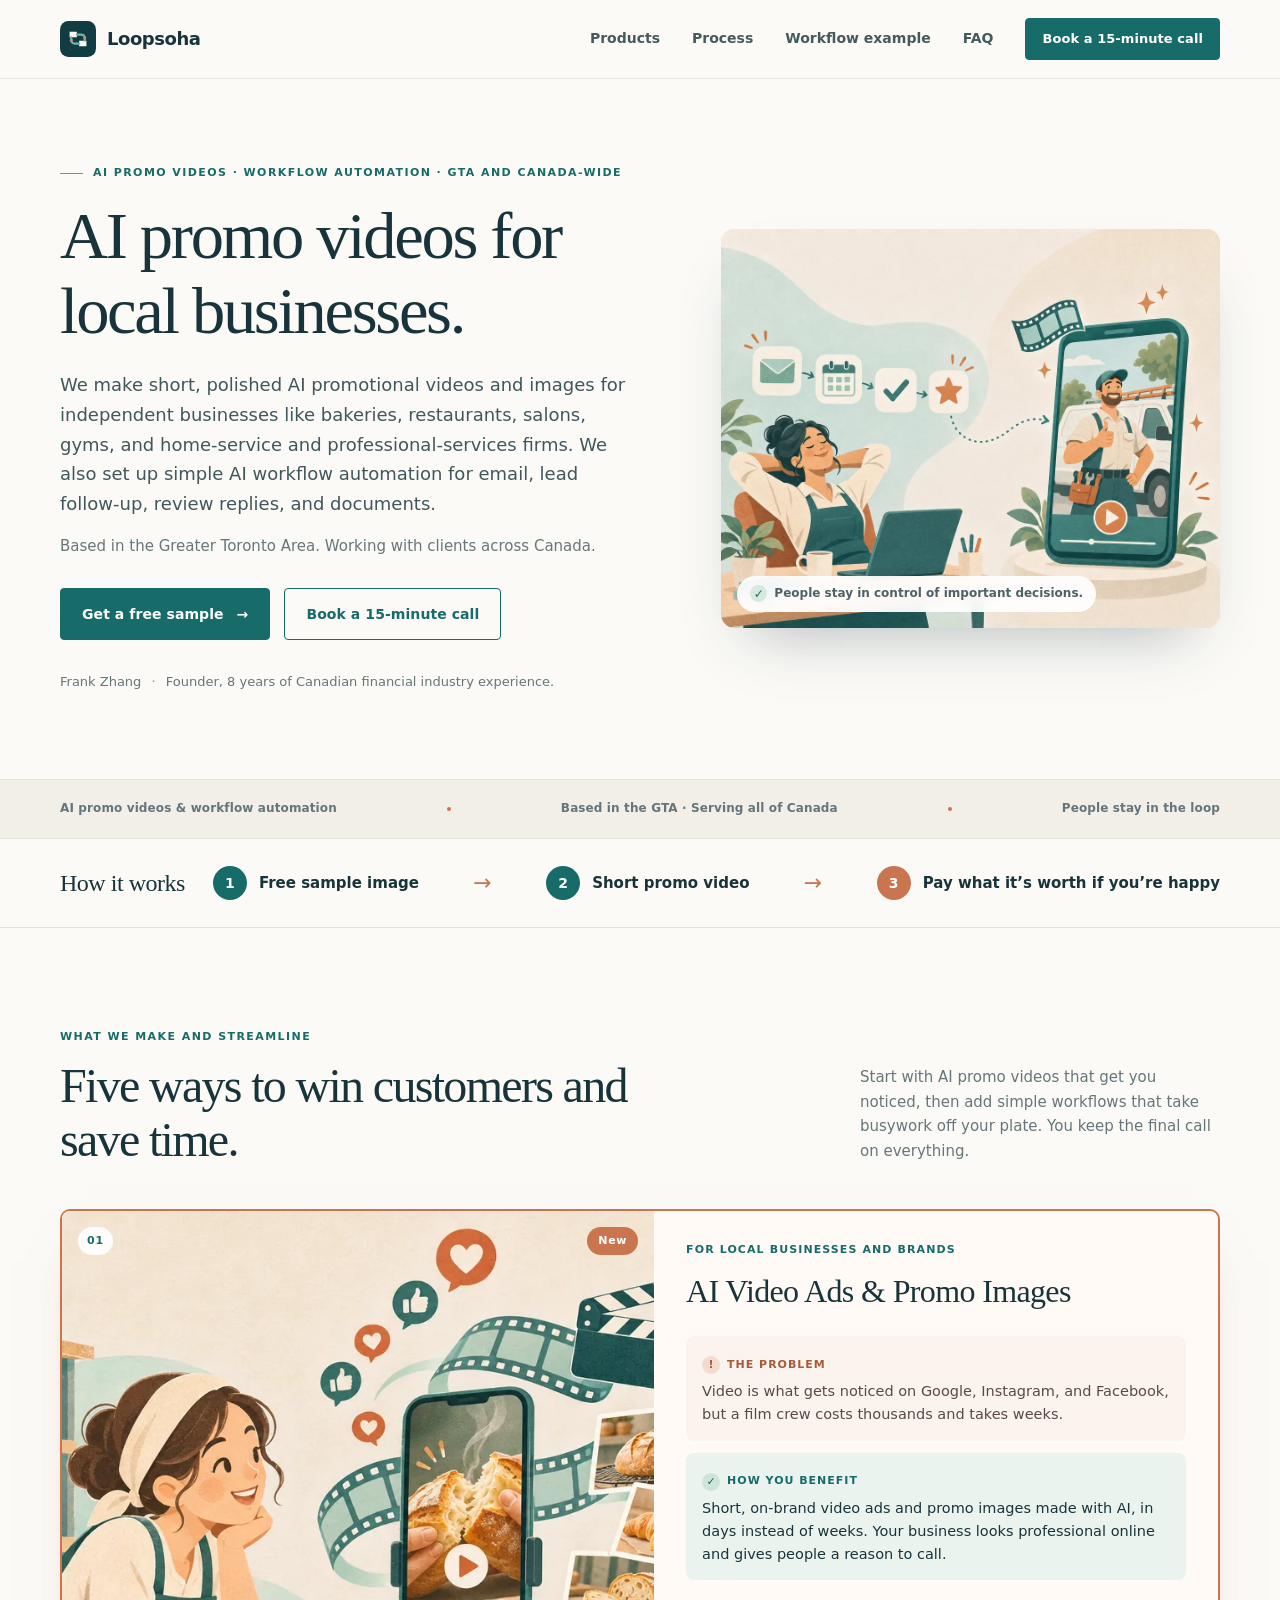
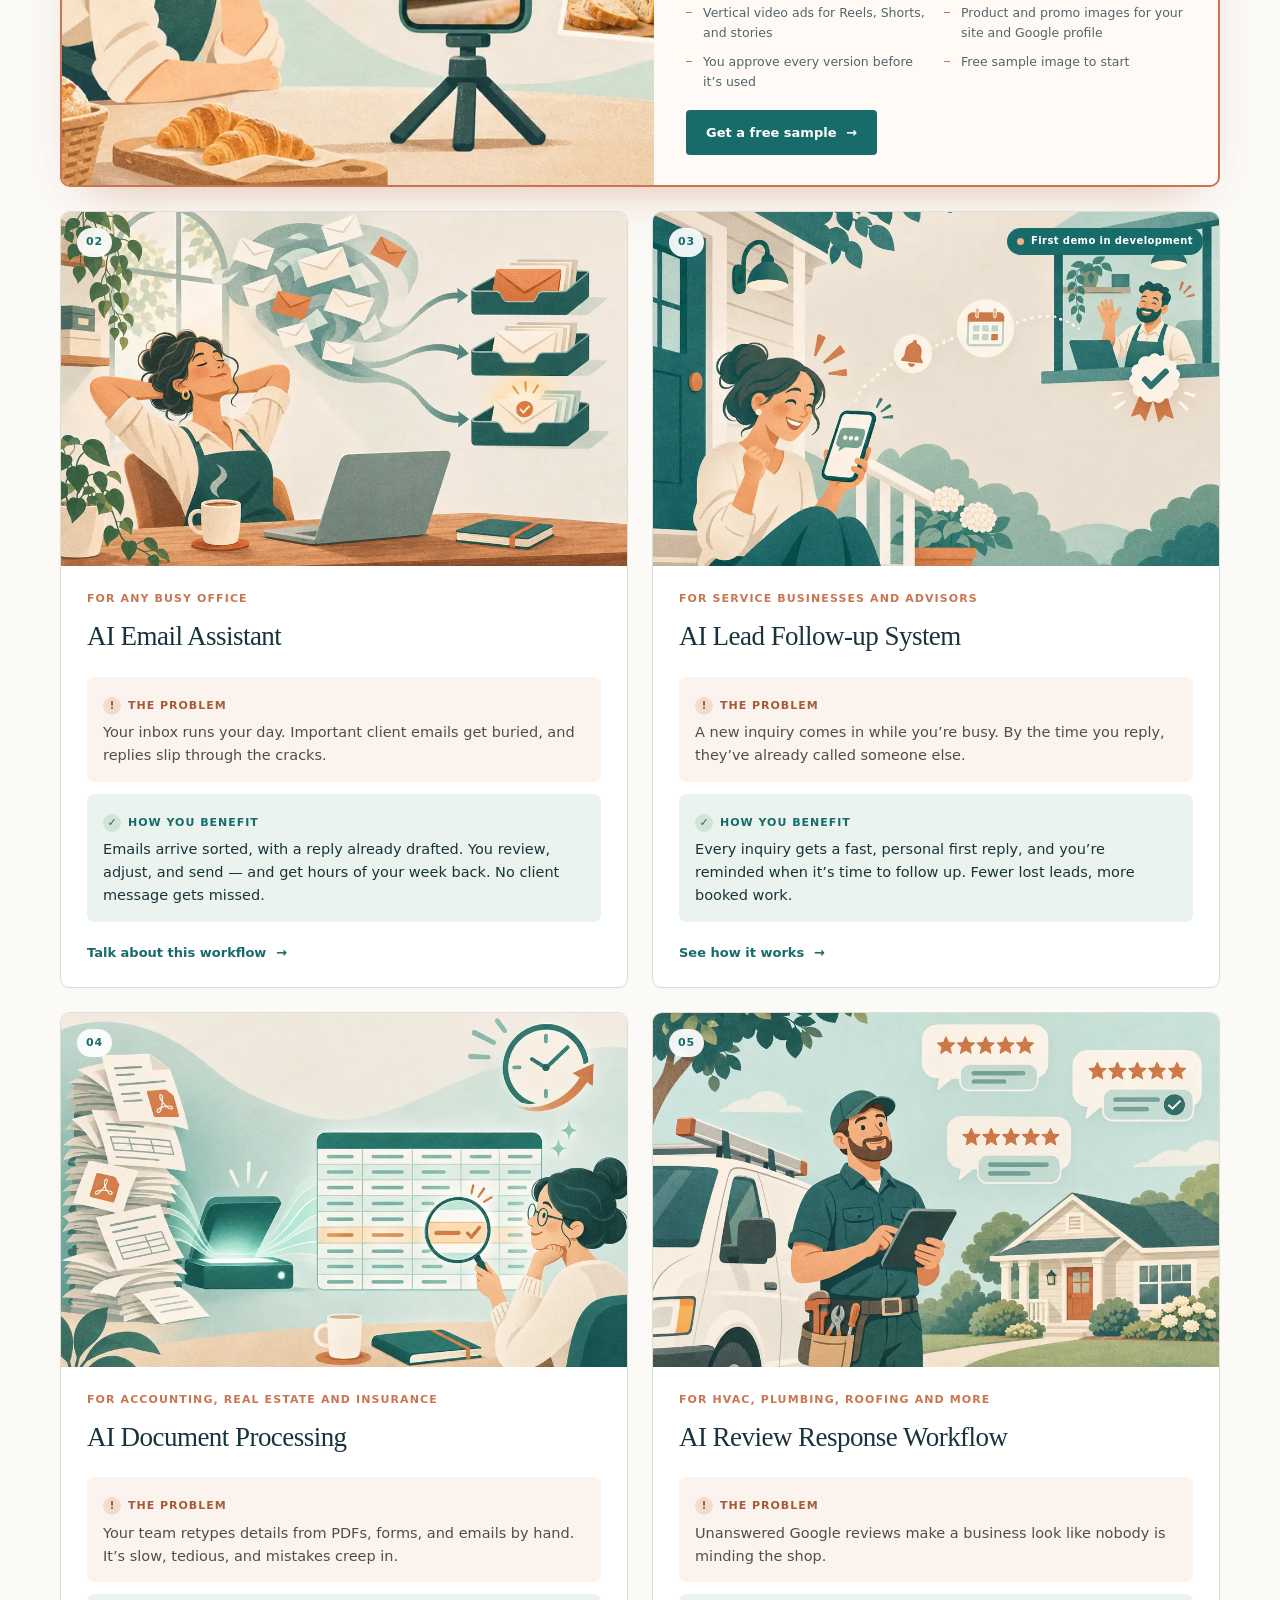
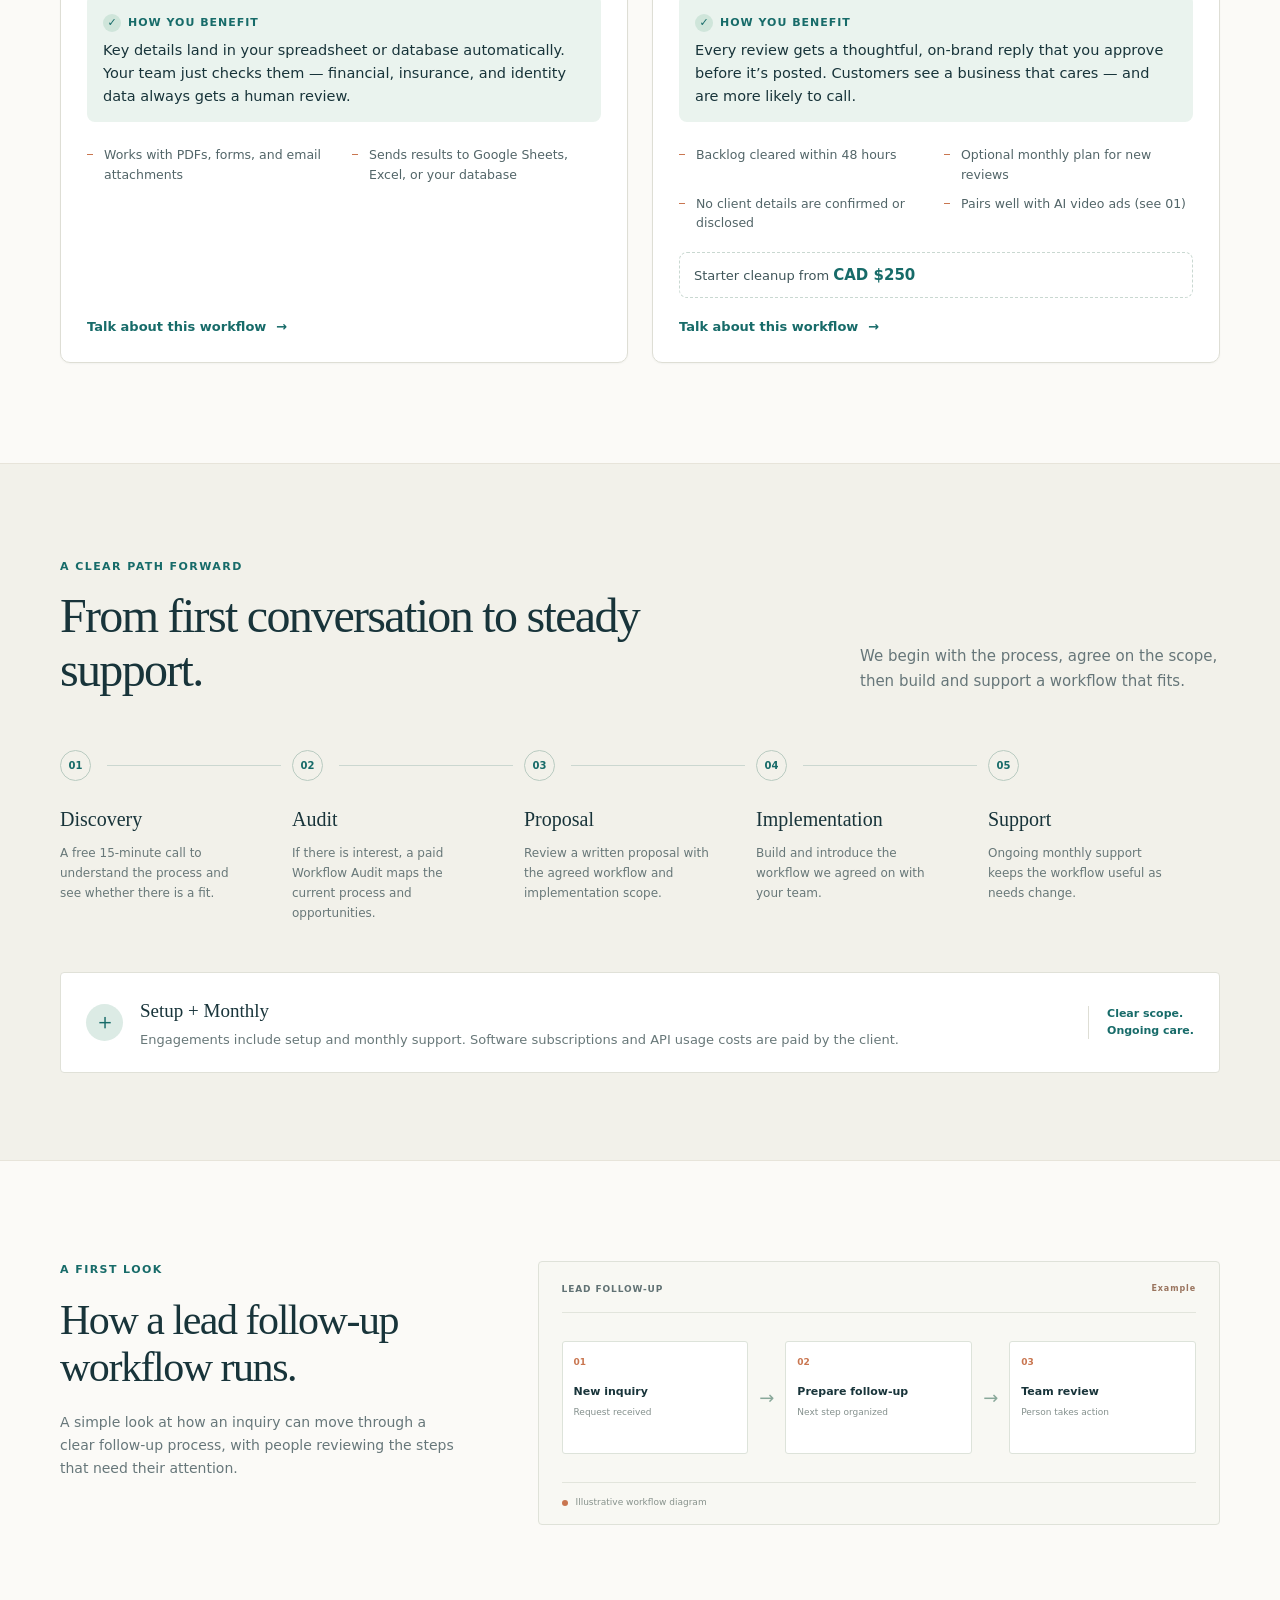
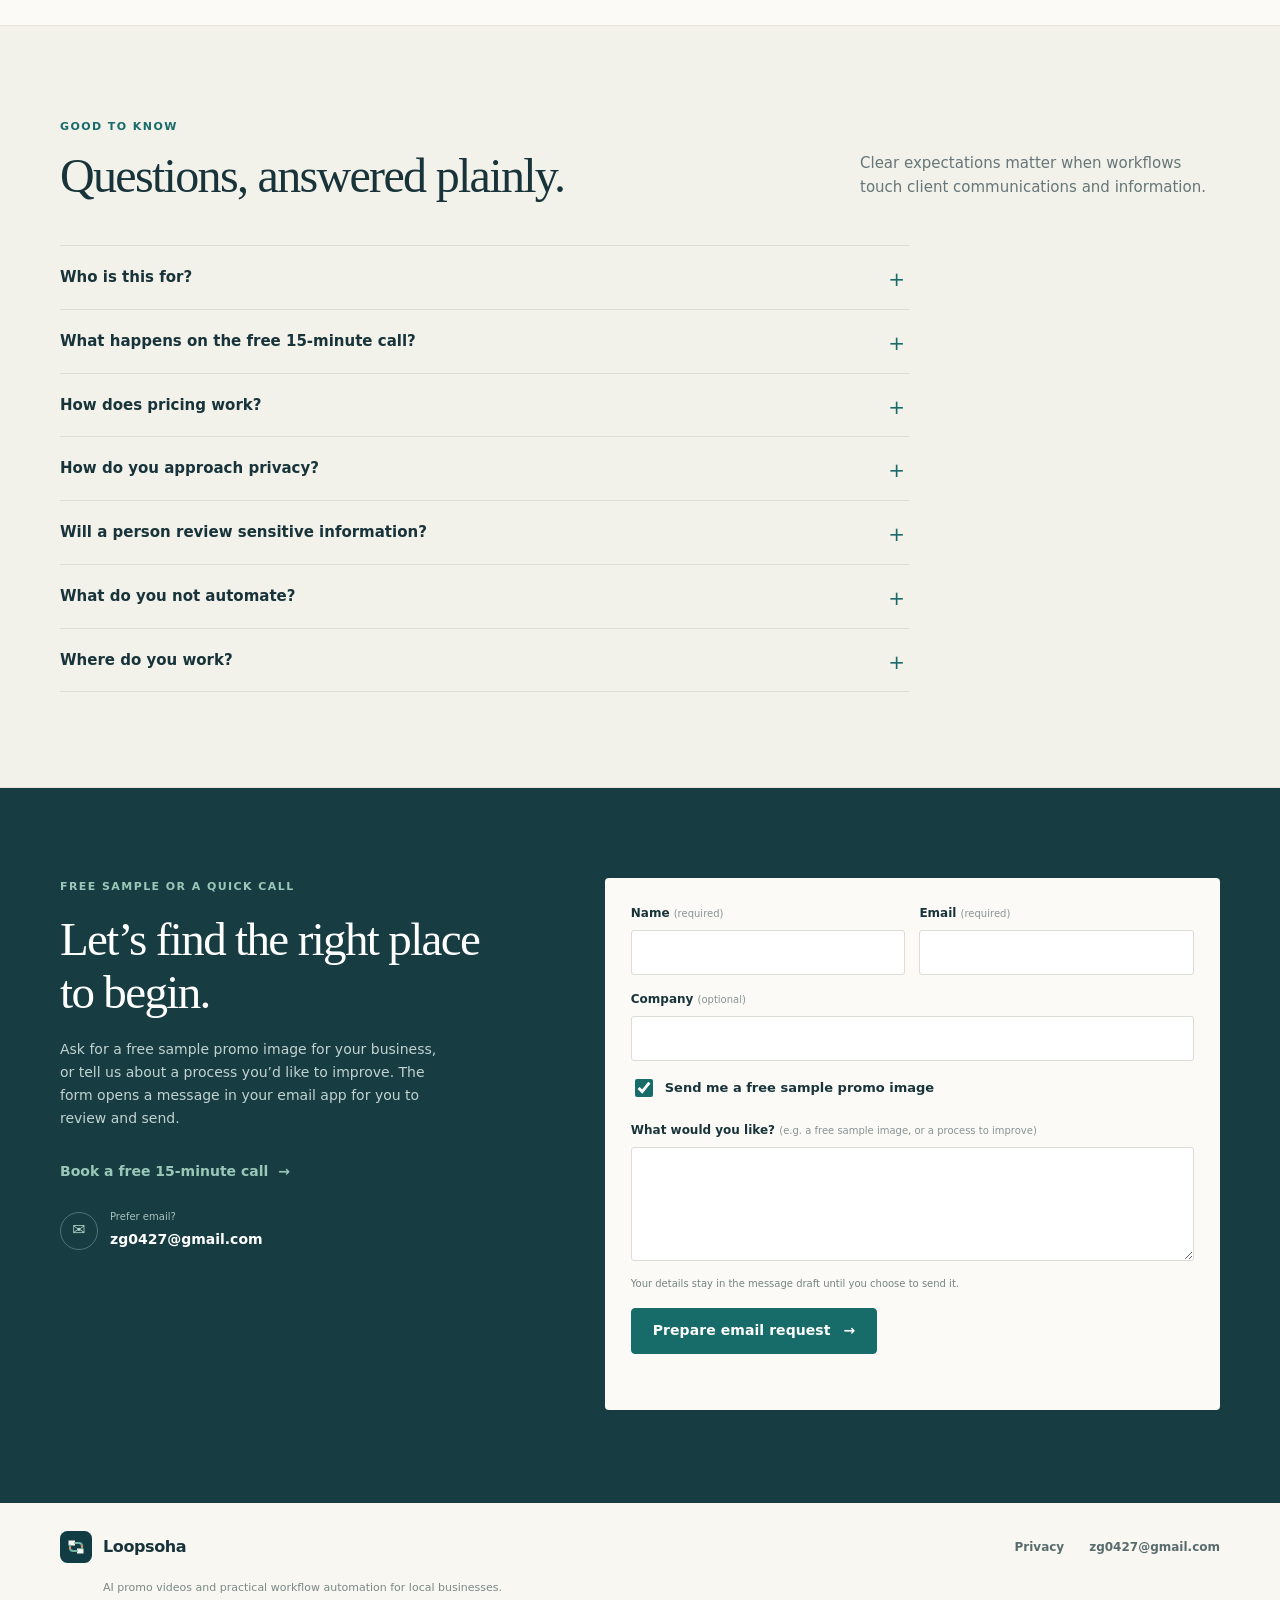
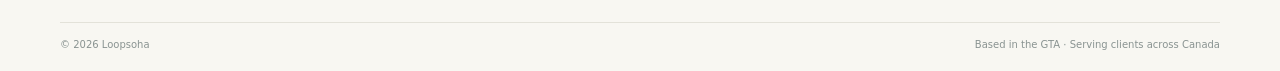
==== commit a50678c3: "Lead the site with AI promo videos and add hero and card images Wire in the hero and bakery video-ca" ====
--- a/index.html
+++ b/index.html
@@ -3,22 +3,22 @@
 <head>
   <meta charset="utf-8">
   <meta name="viewport" content="width=device-width, initial-scale=1">
-  <meta name="description" content="Practical AI workflow automation and AI-made promo videos for professional-services and home-service businesses. Based in the Greater Toronto Area, serving clients across Canada.">
+  <meta name="description" content="AI promo videos and images for local businesses, plus simple AI workflow automation. Based in the Greater Toronto Area, serving clients across Canada.">
   <meta property="og:type" content="website">
-  <meta property="og:title" content="Loopsoha | Practical workflow automation">
-  <meta property="og:description" content="AI workflow automation and AI promo videos for small businesses. Based in the GTA, serving clients across Canada.">
+  <meta property="og:title" content="Loopsoha | AI promo videos &amp; workflow automation">
+  <meta property="og:description" content="AI promo videos and images for local businesses, plus simple workflow automation. Based in the GTA, serving clients across Canada.">
   <meta property="og:url" content="https://loopsoha.com/">
-  <meta property="og:image" content="assets/favicon.svg">
-  <meta name="twitter:card" content="summary">
-  <meta name="twitter:title" content="Loopsoha | Practical workflow automation">
-  <meta name="twitter:description" content="AI workflow automation and AI promo videos for small businesses. Based in the GTA, serving clients across Canada.">
+  <meta property="og:image" content="assets/hero.webp">
+  <meta name="twitter:card" content="summary_large_image">
+  <meta name="twitter:title" content="Loopsoha | AI promo videos &amp; workflow automation">
+  <meta name="twitter:description" content="AI promo videos and images for local businesses, plus simple workflow automation. Based in the GTA, serving clients across Canada.">
   <link rel="canonical" href="https://loopsoha.com/">
   <link rel="icon" href="assets/favicon.svg" type="image/svg+xml">
   <link rel="apple-touch-icon" href="assets/favicon.svg">
   <link rel="stylesheet" href="css/styles.css">
   <script src="js/site.config.js"></script>
   <script defer src="js/main.js"></script>
-  <title>Loopsoha | Practical workflow automation</title>
+  <title>Loopsoha | AI promo videos &amp; workflow automation</title>
 </head>
 <body>
   <a class="skip-link" href="#main">Skip to content</a>
@@ -27,7 +27,7 @@
       <a class="brand" href="index.html" aria-label="Loopsoha home"><img src="assets/favicon.svg" alt="" width="36" height="36"><span data-brand>Loopsoha</span></a>
       <button class="menu-toggle" type="button" aria-expanded="false" aria-controls="primary-nav"><span class="sr-only">Toggle navigation</span><span></span><span></span></button>
       <nav id="primary-nav" class="primary-nav" aria-label="Main navigation">
-        <a href="#products">Products</a><a href="#process">Process</a><a href="#demo">Demo</a><a href="#faq">FAQ</a>
+        <a href="#products">Products</a><a href="#process">Process</a><a href="#demo">Workflow example</a><a href="#faq">FAQ</a>
         <a class="button button-small" href="https://calendar.app.google/wds1HghxJwFTL84J7" target="_blank" rel="noopener"><span>Book a 15-minute call</span></a>
       </nav>
     </div>
@@ -35,22 +35,33 @@
   <main id="main">
     <section class="hero wrap" aria-labelledby="hero-title">
       <div class="hero-copy">
-        <p class="eyebrow"><span class="eyebrow-line"></span> AI automation &amp; video · GTA and Canada-wide</p>
-        <h1 id="hero-title">Less busywork. More customers.</h1>
-        <p class="hero-lede">Practical AI that takes admin off your plate and makes your business look great online, from email and lead follow-up to review replies and short AI video ads. For insurance brokerages, real estate firms, accounting practices, and home-service businesses like HVAC, plumbing, and roofing.</p>
+        <p class="eyebrow"><span class="eyebrow-line"></span> AI promo videos · Workflow automation · GTA and Canada-wide</p>
+        <h1 id="hero-title">AI promo videos for local businesses.</h1>
+        <p class="hero-lede">We make short, polished AI promotional videos and images for independent businesses like bakeries, restaurants, salons, gyms, and home-service and professional-services firms. We also set up simple AI workflow automation for email, lead follow-up, review replies, and documents.</p>
         <p class="hero-detail">Based in the Greater Toronto Area. Working with clients across Canada.</p>
-        <div class="hero-actions"><a class="button" href="https://calendar.app.google/wds1HghxJwFTL84J7" target="_blank" rel="noopener">Book a free 15-minute call <span aria-hidden="true">→</span></a><a class="text-link" href="#products">Explore the workflows <span aria-hidden="true">↓</span></a></div>
+        <div class="hero-actions"><a class="button" href="#sample">Get a free sample <span aria-hidden="true">→</span></a><a class="button button-outline" href="https://calendar.app.google/wds1HghxJwFTL84J7" target="_blank" rel="noopener">Book a 15-minute call</a></div>
         <p class="founder-line">Frank Zhang <span aria-hidden="true">·</span> Founder, 8 years of Canadian financial industry experience.</p>
       </div>
-      <figure class="hero-visual"><img src="assets/hero.webp" alt="Illustration of a relaxed business owner with organized tasks on one side and a phone playing a short promo video on the other" width="1280" height="1024" fetchpriority="high"><figcaption><span class="art-check">✓</span> People stay in control of important decisions.</figcaption></figure>
+      <figure class="hero-visual"><img src="assets/hero.webp" alt="Illustration of a relaxed business owner with organized workflow icons and a phone playing a short promo video of a tradesperson" width="1120" height="896" fetchpriority="high"><figcaption><span class="art-check">✓</span> People stay in control of important decisions.</figcaption></figure>
     </section>
-    <section class="trust-band" aria-label="Service area and focus"><div class="wrap trust-inner"><span>Workflow automation &amp; AI video</span><span class="trust-sep"></span><span>Based in the GTA · Serving all of Canada</span><span class="trust-sep"></span><span>People stay in the loop</span></div></section>
+    <section class="trust-band" aria-label="Service area and focus"><div class="wrap trust-inner"><span>AI promo videos &amp; workflow automation</span><span class="trust-sep"></span><span>Based in the GTA · Serving all of Canada</span><span class="trust-sep"></span><span>People stay in the loop</span></div></section>
+    <section class="how-strip" aria-labelledby="how-title"><div class="wrap how-inner"><h2 id="how-title" class="how-title">How it works</h2><ol class="how-steps"><li><span class="how-num">1</span><strong>Free sample image</strong></li><li class="how-arrow" aria-hidden="true">→</li><li><span class="how-num">2</span><strong>Short promo video</strong></li><li class="how-arrow" aria-hidden="true">→</li><li><span class="how-num">3</span><strong>Pay what it’s worth if you’re happy</strong></li></ol></div></section>
 
     <section class="section wrap" id="products" aria-labelledby="products-title">
-      <div class="section-heading"><div><p class="eyebrow">What we can streamline</p><h2 id="products-title">Five ways to save time and win customers.</h2></div><p>Each one takes a job that eats your day or holds your business back, does the heavy lifting, and leaves the final call to you.</p></div>
+      <div class="section-heading"><div><p class="eyebrow">What we make and streamline</p><h2 id="products-title">Five ways to win customers and save time.</h2></div><p>Start with AI promo videos that get you noticed, then add simple workflows that take busywork off your plate. You keep the final call on everything.</p></div>
       <div class="product-grid">
+        <article class="product-card product-card-wide featured-video">
+          <figure class="card-media"><img src="assets/products/video.webp" alt="A friendly bakery owner filming fresh bread with a phone on a small tripod in warm light" width="1024" height="688" loading="lazy" decoding="async"><span class="card-number">01</span><span class="new-tag">New</span></figure>
+          <div class="card-body">
+            <p class="card-who">For local businesses and brands</p>
+            <h3>AI Video Ads &amp; Promo Images</h3>
+            <div class="pb"><div class="pb-row pb-problem"><span class="pb-label">The problem</span><p>Video is what gets noticed on Google, Instagram, and Facebook, but a film crew costs thousands and takes weeks.</p></div><div class="pb-row pb-benefit"><span class="pb-label">How you benefit</span><p>Short, on-brand video ads and promo images made with AI, in days instead of weeks. Your business looks professional online and gives people a reason to call.</p></div></div>
+            <ul class="card-points"><li>Vertical video ads for Reels, Shorts, and stories</li><li>Product and promo images for your site and Google profile</li><li>You approve every version before it’s used</li><li>Free sample image to start</li></ul>
+            <a href="#sample" class="card-link">Get a free sample <span aria-hidden="true">→</span></a>
+          </div>
+        </article>
         <article class="product-card ">
-          <figure class="card-media"><img src="assets/products/email.webp" alt="Illustration of a business owner at a desk while scattered emails sort themselves into tidy trays" width="1024" height="688" loading="lazy" decoding="async"><span class="card-number">01</span></figure>
+          <figure class="card-media"><img src="assets/products/email.webp" alt="Illustration of a business owner at a desk while scattered emails sort themselves into tidy trays" width="1024" height="688" loading="lazy" decoding="async"><span class="card-number">02</span></figure>
           <div class="card-body">
             <p class="card-who">For any busy office</p>
             <h3>AI Email Assistant</h3>
@@ -58,17 +69,17 @@
             <a href="#contact" class="card-link">Talk about this workflow <span aria-hidden="true">→</span></a>
           </div>
         </article>
-        <article class="product-card featured">
-          <figure class="card-media"><img src="assets/products/leads.webp" alt="Illustration of a homeowner receiving a quick reply on their phone from a local business" width="1024" height="688" loading="lazy" decoding="async"><span class="card-number">02</span><span class="demo-tag"><span></span> First demo in development</span></figure>
+        <article class="product-card">
+          <figure class="card-media"><img src="assets/products/leads.webp" alt="Illustration of a homeowner receiving a quick reply on their phone from a local business" width="1024" height="688" loading="lazy" decoding="async"><span class="card-number">03</span><span class="demo-tag"><span></span> First demo in development</span></figure>
           <div class="card-body">
             <p class="card-who">For service businesses and advisors</p>
             <h3>AI Lead Follow-up System</h3>
             <div class="pb"><div class="pb-row pb-problem"><span class="pb-label">The problem</span><p>A new inquiry comes in while you’re busy. By the time you reply, they’ve already called someone else.</p></div><div class="pb-row pb-benefit"><span class="pb-label">How you benefit</span><p>Every inquiry gets a fast, personal first reply, and you’re reminded when it’s time to follow up. Fewer lost leads, more booked work.</p></div></div>
-            <a href="#demo" class="card-link">See the demo preview <span aria-hidden="true">→</span></a>
+            <a href="#demo" class="card-link">See how it works <span aria-hidden="true">→</span></a>
           </div>
         </article>
         <article class="product-card ">
-          <figure class="card-media"><img src="assets/products/documents.webp" alt="Illustration of paper forms turning into an organized spreadsheet while a person reviews the results" width="1024" height="688" loading="lazy" decoding="async"><span class="card-number">03</span></figure>
+          <figure class="card-media"><img src="assets/products/documents.webp" alt="Illustration of paper forms turning into an organized spreadsheet while a person reviews the results" width="1024" height="688" loading="lazy" decoding="async"><span class="card-number">04</span></figure>
           <div class="card-body">
             <p class="card-who">For accounting, real estate and insurance</p>
             <h3>AI Document Processing</h3>
@@ -78,24 +89,14 @@
           </div>
         </article>
         <article class="product-card ">
-          <figure class="card-media"><img src="assets/products/reviews.webp" alt="Illustration of a home-service technician beside a work van with five-star review cards floating nearby" width="1024" height="688" loading="lazy" decoding="async"><span class="card-number">04</span></figure>
+          <figure class="card-media"><img src="assets/products/reviews.webp" alt="Illustration of a home-service technician beside a work van with five-star review cards floating nearby" width="1024" height="688" loading="lazy" decoding="async"><span class="card-number">05</span></figure>
           <div class="card-body">
             <p class="card-who">For HVAC, plumbing, roofing and more</p>
             <h3>AI Review Response Workflow</h3>
             <div class="pb"><div class="pb-row pb-problem"><span class="pb-label">The problem</span><p>Unanswered Google reviews make a business look like nobody is minding the shop.</p></div><div class="pb-row pb-benefit"><span class="pb-label">How you benefit</span><p>Every review gets a thoughtful, on-brand reply that you approve before it’s posted. Customers see a business that cares — and are more likely to call.</p></div></div>
-            <ul class="card-points"><li>Backlog cleared within 48 hours</li><li>Optional monthly plan for new reviews</li><li>No client details are confirmed or disclosed</li><li>Pairs well with AI video ads (see 05)</li></ul>
+            <ul class="card-points"><li>Backlog cleared within 48 hours</li><li>Optional monthly plan for new reviews</li><li>No client details are confirmed or disclosed</li><li>Pairs well with AI video ads (see 01)</li></ul>
             <p class="card-price">Starter cleanup from <strong>CAD $250</strong></p>
             <a href="#contact" class="card-link">Talk about this workflow <span aria-hidden="true">→</span></a>
-          </div>
-        </article>
-        <article class="product-card product-card-wide">
-          <figure class="card-media"><img src="assets/products/video.webp" alt="Illustration of a bakery owner filming a short promo video on a phone with social reactions floating up" width="1024" height="688" loading="lazy" decoding="async"><span class="card-number">05</span><span class="new-tag">New</span></figure>
-          <div class="card-body">
-            <p class="card-who">For local businesses and brands</p>
-            <h3>AI Video Ads &amp; Promo Images</h3>
-            <div class="pb"><div class="pb-row pb-problem"><span class="pb-label">The problem</span><p>Video is what gets noticed on Google, Instagram, and Facebook, but a film crew costs thousands and takes weeks.</p></div><div class="pb-row pb-benefit"><span class="pb-label">How you benefit</span><p>Short, on-brand video ads and promo images made with AI, in days instead of weeks. Your business looks professional online and gives people a reason to call.</p></div></div>
-            <ul class="card-points"><li>Vertical video ads for Reels, Shorts, and stories</li><li>Product and promo images for your site and Google profile</li><li>You approve every version before it’s used</li><li>Samples on request</li></ul>
-            <a href="#contact" class="card-link">Ask for a sample <span aria-hidden="true">→</span></a>
           </div>
         </article>
       </div>
@@ -105,23 +106,22 @@
       <ol class="steps"><li><span class="step-num">01</span><h3>Discovery</h3><p>A free 15-minute call to understand the process and see whether there is a fit.</p></li><li><span class="step-num">02</span><h3>Audit</h3><p>If there is interest, a paid Workflow Audit maps the current process and opportunities.</p></li><li><span class="step-num">03</span><h3>Proposal</h3><p>Review a written proposal with the agreed workflow and implementation scope.</p></li><li><span class="step-num">04</span><h3>Implementation</h3><p>Build and introduce the workflow we agreed on with your team.</p></li><li><span class="step-num">05</span><h3>Support</h3><p>Ongoing monthly support keeps the workflow useful as needs change.</p></li></ol>
       <div class="pricing-note"><span class="pricing-mark" aria-hidden="true">＋</span><div><h3>Setup + Monthly</h3><p>Engagements include setup and monthly support. Software subscriptions and API usage costs are paid by the client.</p></div><span class="pricing-aside">Clear scope.<br>Ongoing care.</span></div>
     </div></section>
-    <section class="demo-section wrap" id="demo" aria-labelledby="demo-title"><div class="demo-copy"><p class="eyebrow">A first look</p><h2 id="demo-title">A lead follow-up workflow, in progress.</h2><p>We’re preparing a demonstration of how an inquiry can move through a clear follow-up process, with people reviewing the steps that need their attention.</p><span class="placeholder-label"><span></span> Placeholder · Demo coming soon</span></div>
-      <div class="demo-board"><div class="board-header"><span>LEAD FOLLOW-UP</span><span class="board-state">Demo video coming soon</span></div><div class="board-flow"><div class="board-node"><span class="board-icon">01</span><strong>New inquiry</strong><small>Request received</small></div><span class="board-arrow" aria-hidden="true">→</span><div class="board-node"><span class="board-icon">02</span><strong>Prepare follow-up</strong><small>Next step organized</small></div><span class="board-arrow" aria-hidden="true">→</span><div class="board-node"><span class="board-icon">03</span><strong>Team review</strong><small>Person takes action</small></div></div><div class="board-caption"><span class="caption-dot"></span>Illustrative workflow diagram · Not a live product</div></div>
-      <div class="video-slot"><span>VIDEO OR LIVE DEMO CAN BE ADDED HERE</span></div>
+    <section class="demo-section wrap" id="demo" aria-labelledby="demo-title"><div class="demo-copy"><p class="eyebrow">A first look</p><h2 id="demo-title">How a lead follow-up workflow runs.</h2><p>A simple look at how an inquiry can move through a clear follow-up process, with people reviewing the steps that need their attention.</p></div>
+      <div class="demo-board"><div class="board-header"><span>LEAD FOLLOW-UP</span><span class="board-state">Example</span></div><div class="board-flow"><div class="board-node"><span class="board-icon">01</span><strong>New inquiry</strong><small>Request received</small></div><span class="board-arrow" aria-hidden="true">→</span><div class="board-node"><span class="board-icon">02</span><strong>Prepare follow-up</strong><small>Next step organized</small></div><span class="board-arrow" aria-hidden="true">→</span><div class="board-node"><span class="board-icon">03</span><strong>Team review</strong><small>Person takes action</small></div></div><div class="board-caption"><span class="caption-dot"></span>Illustrative workflow diagram</div></div>
     </section>
     <section class="faq-section" id="faq" aria-labelledby="faq-title"><div class="wrap section"><div class="section-heading"><div><p class="eyebrow">Good to know</p><h2 id="faq-title">Questions, answered plainly.</h2></div><p>Clear expectations matter when workflows touch client communications and information.</p></div><div class="faq-list">
-      <details><summary>Who is this for?</summary><p>Small businesses across Canada, especially insurance brokerages, real estate firms, and accounting or consulting practices, as well as local home-service businesses such as HVAC, plumbing, and roofing companies.</p></details>
+      <details><summary>Who is this for?</summary><p>Local and independent businesses across Canada, including bakeries, restaurants, salons, and gyms; insurance brokerages, real estate firms, and accounting or consulting practices; and home-service businesses such as HVAC, plumbing, and roofing companies.</p></details>
       <details><summary>What happens on the free 15-minute call?</summary><p>We’ll hear how a recurring process works today, what is taking time or causing follow-up to slip, and whether it makes sense to explore it further. There is no obligation.</p></details>
-      <details><summary>How does pricing work?</summary><p>The engagement model is Setup + Monthly. If there is interest, a paid Workflow Audit maps the process and opportunities; a written proposal follows. Software subscription and API usage costs are paid by the client. The AI Review Response Workflow starts with a fixed-price cleanup from CAD $250, with an optional monthly plan.</p></details>
+      <details><summary>How does pricing work?</summary><p>The engagement model is Setup + Monthly. If there is interest, a paid Workflow Audit maps the process and opportunities; a written proposal follows. Software subscription and API usage costs are paid by the client. The AI Review Response Workflow starts with a fixed-price cleanup from CAD $250, with an optional monthly plan. For AI promo videos and images, you start with a free sample and pay what it’s worth if you’re happy.</p></details>
       <details><summary>How do you approach privacy?</summary><p>We take a PIPEDA-minded approach: use information with consent or other lawful authority, be transparent about how it is used, and minimize the data involved. Third-party AI processors may be used; any processors and data handling will be explained and agreed with the client.</p></details>
       <details><summary>Will a person review sensitive information?</summary><p>Yes. Financial, insurance, and identity data is not left solely to automation. A human reviews it.</p></details>
       <details><summary>What do you not automate?</summary><p>We do not provide automated underwriting, investment advice, or automated high-impact personal decisions of that kind. Workflows are for administrative processes, email classification, reminders, document preparation, and customer-service support.</p></details>
       <details><summary>Where do you work?</summary><p>We’re based in the Greater Toronto Area and can meet in person around Milton, Oakville, and Mississauga. We also work remotely with businesses anywhere in Canada; there is no client-facing office location to visit.</p></details>
     </div></div></section>
-    <section class="contact-section" id="contact" aria-labelledby="contact-title"><div class="wrap contact-layout"><div class="contact-copy"><p class="eyebrow">Start with a conversation</p><h2 id="contact-title">Let’s find the right place to begin.</h2><p>Tell us a little about the process you’d like to improve. The form opens a message in your email app for you to review and send.</p><div class="contact-direct"><span class="contact-icon" aria-hidden="true">✉</span><div><small>Prefer email?</small><a data-email href="mailto:zg0427@gmail.com">zg0427@gmail.com</a></div></div></div>
-      <form class="contact-form" id="contact-form" novalidate><div class="form-row"><div class="field"><label for="name">Name <span>(required)</span></label><input id="name" name="name" autocomplete="name" required></div><div class="field"><label for="email">Email <span>(required)</span></label><input id="email" name="email" type="email" autocomplete="email" required></div></div><div class="field"><label for="company">Company <span>(optional)</span></label><input id="company" name="company" autocomplete="organization"></div><div class="field"><label for="message">What would you like to improve? <span>(optional)</span></label><textarea id="message" name="message" rows="4"></textarea></div><p class="form-note">Your details stay in the message draft until you choose to send it.</p><button class="button" type="submit">Prepare email to book a call <span aria-hidden="true">→</span></button><p class="form-status" id="form-status" role="status" aria-live="polite"></p></form>
+    <section class="contact-section" id="contact" aria-labelledby="contact-title"><div class="wrap contact-layout"><div class="contact-copy" id="sample"><p class="eyebrow">Free sample or a quick call</p><h2 id="contact-title">Let’s find the right place to begin.</h2><p>Ask for a free sample promo image for your business, or tell us about a process you’d like to improve. The form opens a message in your email app for you to review and send.</p><p class="contact-call"><a class="text-link" href="https://calendar.app.google/wds1HghxJwFTL84J7" target="_blank" rel="noopener">Book a free 15-minute call <span aria-hidden="true">→</span></a></p><div class="contact-direct"><span class="contact-icon" aria-hidden="true">✉</span><div><small>Prefer email?</small><a data-email href="mailto:zg0427@gmail.com">zg0427@gmail.com</a></div></div></div>
+      <form class="contact-form" id="contact-form" novalidate><div class="form-row"><div class="field"><label for="name">Name <span>(required)</span></label><input id="name" name="name" autocomplete="name" required></div><div class="field"><label for="email">Email <span>(required)</span></label><input id="email" name="email" type="email" autocomplete="email" required></div></div><div class="field"><label for="company">Company <span>(optional)</span></label><input id="company" name="company" autocomplete="organization"></div><div class="field"><label class="check"><input type="checkbox" name="sample" value="yes" checked> Send me a free sample promo image</label></div><div class="field"><label for="message">What would you like? <span>(e.g. a free sample image, or a process to improve)</span></label><textarea id="message" name="message" rows="4"></textarea></div><p class="form-note">Your details stay in the message draft until you choose to send it.</p><button class="button" type="submit">Prepare email request <span aria-hidden="true">→</span></button><p class="form-status" id="form-status" role="status" aria-live="polite"></p></form>
     </div></section>
   </main>
-  <footer class="site-footer"><div class="wrap footer-main"><div><a class="brand footer-brand" href="index.html"><img src="assets/favicon.svg" alt="" width="32" height="32"><span data-brand>Loopsoha</span></a><p>Practical workflow automation for professional and home-service businesses.</p></div><div class="footer-links"><a href="privacy.html">Privacy</a><a href="mailto:zg0427@gmail.com" data-mailto data-email>zg0427@gmail.com</a></div></div><div class="wrap footer-bottom"><span>© 2026 <span data-brand>Loopsoha</span></span><span>Based in the GTA · Serving clients across Canada</span></div></footer>
+  <footer class="site-footer"><div class="wrap footer-main"><div><a class="brand footer-brand" href="index.html"><img src="assets/favicon.svg" alt="" width="32" height="32"><span data-brand>Loopsoha</span></a><p>AI promo videos and practical workflow automation for local businesses.</p></div><div class="footer-links"><a href="privacy.html">Privacy</a><a href="mailto:zg0427@gmail.com" data-mailto data-email>zg0427@gmail.com</a></div></div><div class="wrap footer-bottom"><span>© 2026 <span data-brand>Loopsoha</span></span><span>Based in the GTA · Serving clients across Canada</span></div></footer>
 </body>
 </html>
--- a/css/styles.css
+++ b/css/styles.css
@@ -1,4 +1,4 @@
-:root{--ink:#18343a;--ink-soft:#3f5559;--teal:#176b69;--teal-dark:#125552;--mint:#dcebe5;--paper:#fbfaf7;--white:#fff;--sand:#f1eee6;--line:#deded5;--rust:#c97650;--muted:#667679;--max:1160px;--serif:Georgia,"Times New Roman",serif;--sans:"Source Sans 3",ui-sans-serif,system-ui,-apple-system,"Segoe UI",Arial,sans-serif}*{box-sizing:border-box}html{scroll-behavior:smooth;scroll-padding-top:96px}body{margin:0;background:var(--paper);color:var(--ink);font-family:var(--sans);font-size:16px;line-height:1.65;-webkit-font-smoothing:antialiased}a{color:inherit;text-decoration:none}button,input,textarea{font:inherit}.wrap{width:min(calc(100% - 48px),var(--max));margin-inline:auto}.skip-link{position:absolute;left:12px;top:-60px;padding:10px 14px;background:var(--ink);color:#fff;z-index:20}.skip-link:focus{top:12px}.sr-only{position:absolute;width:1px;height:1px;padding:0;margin:-1px;overflow:hidden;clip:rect(0,0,0,0);white-space:nowrap;border:0}.site-header{position:sticky;top:0;z-index:10;background:rgba(251,250,247,.96);border-bottom:1px solid rgba(24,52,58,.09);backdrop-filter:blur(12px)}.header-inner{min-height:78px;display:flex;align-items:center;justify-content:space-between}.brand{display:inline-flex;align-items:center;gap:11px;font-size:18px;font-weight:700;letter-spacing:-.025em}.brand img{display:block}.primary-nav{display:flex;align-items:center;gap:32px;font-size:14px;font-weight:600;color:#455a5d}.primary-nav>a:not(.button){transition:color .18s}.primary-nav>a:not(.button):hover,.footer-links a:hover{color:var(--teal)}.menu-toggle{display:none}.button{display:inline-flex;align-items:center;justify-content:center;gap:13px;white-space:nowrap;min-height:52px;padding:0 21px;border:1px solid var(--teal);border-radius:4px;background:var(--teal);color:#fff;font-size:14px;font-weight:650;letter-spacing:.005em;transition:background .18s,border .18s,transform .18s}.button:hover{background:var(--teal-dark);border-color:var(--teal-dark);transform:translateY(-1px)}.button:focus-visible,a:focus-visible,summary:focus-visible,.menu-toggle:focus-visible{outline:3px solid #d58b68;outline-offset:3px}.button-small{min-height:42px;padding:0 16px;font-size:13px}.hero{display:grid;grid-template-columns:1.08fr .92fr;gap:76px;align-items:center;padding-top:85px;padding-bottom:86px}.eyebrow{display:flex;align-items:center;gap:10px;margin:0 0 17px;color:var(--teal);font-size:11px;font-weight:750;letter-spacing:.13em;text-transform:uppercase}.eyebrow-line{width:23px;height:1px;background:var(--rust)}h1,h2,h3,p{margin-top:0}h1,h2{font-family:var(--serif);font-weight:400;letter-spacing:-.035em;line-height:1.12}h1{max-width:590px;margin-bottom:22px;font-size:clamp(48px,5.2vw,68px)}.hero-lede{max-width:580px;margin-bottom:15px;color:#40575b;font-size:18px;line-height:1.65}.hero-detail{margin:0;color:var(--muted);font-size:15px}.hero-actions{display:flex;align-items:center;gap:24px;margin-top:30px}.text-link{color:var(--teal);font-size:14px;font-weight:650;white-space:nowrap}.text-link span{margin-left:5px}.text-link:hover{color:var(--rust)}.founder-line{margin:31px 0 0;color:#657578;font-size:13px}.founder-line span{padding:0 6px;color:var(--rust)}.hero-art{position:relative;min-height:360px;padding:24px 25px 20px;background:#eaf0eb;border:1px solid #d8e2dc;border-radius:5px;overflow:hidden}.hero-art:after{position:absolute;content:"";width:230px;height:230px;border:1px solid rgba(23,107,105,.12);border-radius:50%;right:-105px;top:80px;box-shadow:0 0 0 30px rgba(23,107,105,.025),0 0 0 60px rgba(23,107,105,.02)}.art-top{display:flex;align-items:center;gap:9px;color:#6b7b78;font-size:9px;font-weight:750;letter-spacing:.12em}.art-dot,.caption-dot{width:7px;height:7px;border-radius:50%;background:var(--rust)}.art-status{margin-left:auto;color:var(--teal);font-size:8px}.art-flow{position:relative;z-index:1;display:flex;align-items:center;justify-content:space-between;margin:69px -3px 49px}.flow-node{display:flex;flex-direction:column;align-items:flex-start;width:116px;min-height:107px;padding:12px 11px;background:#fbfaf7;border:1px solid #dce3dc;border-radius:4px;box-shadow:0 5px 15px rgba(25,54,57,.04);font-size:11px;font-weight:700}.flow-node.active{background:#fff;border-color:#94b8ae}.node-icon{display:grid;place-items:center;width:27px;height:27px;margin-bottom:9px;border-radius:4px;background:#e1eee7;color:var(--teal);font-size:16px}.flow-node small{margin-top:3px;color:#80908c;font-size:9px;font-weight:500}.flow-connector{display:flex;gap:4px}.flow-connector i{width:4px;height:4px;border-radius:50%;background:#8caf9f}.art-foot{position:relative;z-index:1;padding-top:13px;border-top:1px solid #d3ded6;color:#637571;font-size:11px}.art-check{display:inline-grid;place-items:center;width:17px;height:17px;margin-right:7px;background:#d6e9df;border-radius:50%;color:var(--teal);font-weight:800}.art-index{position:absolute;right:25px;bottom:20px;color:#9ca9a3;font-size:8px;letter-spacing:.11em}.trust-band{background:#f1efe8;border-top:1px solid #e6e2d8;border-bottom:1px solid #e6e2d8}.trust-inner{display:flex;justify-content:space-between;align-items:center;min-height:58px;color:#657579;font-size:12px;font-weight:600;letter-spacing:.01em}.trust-sep{width:4px;height:4px;border-radius:50%;background:var(--rust)}.section{padding-top:100px;padding-bottom:100px}.section-heading{display:flex;justify-content:space-between;align-items:end;gap:42px;margin-bottom:42px}.section-heading .eyebrow{margin-bottom:13px}.section-heading h2,.demo-copy h2,.contact-copy h2{max-width:650px;margin-bottom:0;font-size:clamp(36px,4vw,48px)}.section-heading>p{max-width:360px;margin:0 0 3px;color:var(--muted);font-size:15px}.product-grid{display:grid;grid-template-columns:repeat(2,1fr);gap:18px}.product-card>p.card-price{margin:0 0 16px;color:var(--ink);font-size:13px;font-weight:700}.product-card{position:relative;display:flex;flex-direction:column;min-height:355px;padding:27px 25px 23px;background:#fff;border:1px solid var(--line);border-radius:4px}.product-card.featured{border-color:#9bbab0;background:#f7faf7}.card-top{display:flex;justify-content:space-between;align-items:center;margin-bottom:22px}.card-number{color:#869593;font-size:11px;font-weight:750;letter-spacing:.1em}.product-symbol{display:grid;place-items:center;width:38px;height:38px;border-radius:50%;background:#eaf1ec;color:var(--teal);font-size:19px}.product-card h3{margin-bottom:10px;font-family:var(--serif);font-size:25px;font-weight:400;letter-spacing:-.02em}.product-card>p{margin-bottom:15px;color:#657579;font-size:14px;line-height:1.65}.product-card ul{margin:0 0 22px;padding:0;list-style:none}.product-card li{position:relative;margin:7px 0;padding-left:17px;color:#526568;font-size:12px;line-height:1.55}.product-card li:before{position:absolute;left:0;top:9px;width:6px;height:1px;background:var(--rust);content:""}.card-link{margin-top:auto;color:var(--teal);font-size:12px;font-weight:700}.card-link span{padding-left:5px}.card-link:hover{color:var(--rust)}.demo-tag{display:flex;align-items:center;gap:7px;margin:-10px 0 14px;color:var(--teal);font-size:10px;font-weight:700;letter-spacing:.04em}.demo-tag span,.placeholder-label span{width:7px;height:7px;border-radius:50%;background:var(--rust)}.process-section{background:#f2f1ea;border-block:1px solid #e7e4da}.process-section .section{padding-top:94px;padding-bottom:87px}.steps{display:grid;grid-template-columns:repeat(5,1fr);gap:0;margin:54px 0 48px;padding:0;list-style:none}.steps li{position:relative;padding:0 22px 0 0}.steps li:not(:last-child):after{position:absolute;top:15px;left:47px;width:calc(100% - 58px);height:1px;background:#cbd7d0;content:""}.step-num{position:relative;z-index:1;display:grid;place-items:center;width:31px;height:31px;margin-bottom:22px;border:1px solid #b9cbc1;border-radius:50%;background:#f2f1ea;color:var(--teal);font-size:10px;font-weight:750}.steps h3{margin-bottom:8px;font-family:var(--serif);font-size:20px;font-weight:400}.steps p{max-width:190px;margin:0;color:#687879;font-size:12px;line-height:1.65}.pricing-note{display:flex;align-items:center;gap:17px;padding:22px 25px;background:#fff;border:1px solid #e0e1d8;border-radius:4px}.pricing-mark{display:grid;place-items:center;flex:0 0 37px;height:37px;border-radius:50%;background:var(--mint);color:var(--teal);font-size:22px}.pricing-note h3{margin:0 0 3px;font-family:var(--serif);font-size:19px;font-weight:400}.pricing-note p{margin:0;color:#687879;font-size:13px}.pricing-aside{margin-left:auto;padding-left:18px;border-left:1px solid var(--line);color:var(--teal);font-size:11px;font-weight:700;line-height:1.5}.demo-section{position:relative;display:grid;grid-template-columns:.75fr 1.25fr;column-gap:68px;row-gap:17px;padding-top:100px;padding-bottom:100px}.demo-copy h2{font-size:42px}.demo-copy>p:not(.eyebrow){max-width:395px;margin:20px 0;color:#67777a;font-size:14px}.placeholder-label{display:inline-flex;align-items:center;gap:8px;padding:7px 10px;background:#f1eee6;border:1px solid #e3dfd2;border-radius:3px;color:#5d6d6e;font-size:10px;font-weight:700}.demo-board{align-self:center;padding:20px 23px 14px;background:#f8f8f3;border:1px solid #dfe2d9;border-radius:4px}.board-header{display:flex;justify-content:space-between;gap:12px;padding-bottom:15px;border-bottom:1px solid #e2e5dc;color:#617274;font-size:9px;font-weight:750;letter-spacing:.1em}.board-state{color:#9a755f;font-size:8px}.board-flow{display:flex;align-items:center;justify-content:space-between;gap:11px;padding:28px 0}.board-node{display:flex;flex-direction:column;min-height:113px;flex:1;padding:13px 11px;background:#fff;border:1px solid #dde3da;border-radius:3px}.board-icon{margin-bottom:13px;color:var(--rust);font-size:9px;font-weight:750}.board-node strong{font-size:11px}.board-node small{margin-top:4px;color:#84908d;font-size:9px}.board-arrow{color:#89a89a;font-size:18px}.board-caption{display:flex;align-items:center;gap:8px;padding-top:12px;border-top:1px solid #e2e5dc;color:#87928c;font-size:9px}.caption-dot{width:6px;height:6px}.video-slot{grid-column:2;display:flex;align-items:center;justify-content:center;min-height:54px;border:1px dashed #c6d1c8;border-radius:3px;color:#87928c;font-size:9px;font-weight:700;letter-spacing:.08em}.faq-section{background:#f2f1ea;border-block:1px solid #e7e4da}.faq-section .section{padding-top:92px;padding-bottom:95px}.faq-list{max-width:850px;border-top:1px solid #dcded5}.faq-list details{border-bottom:1px solid #dcded5}.faq-list summary{position:relative;padding:19px 44px 19px 0;cursor:pointer;list-style:none;font-size:15px;font-weight:650}.faq-list summary::-webkit-details-marker{display:none}.faq-list summary:after{position:absolute;right:5px;top:17px;color:var(--teal);content:"+";font-size:20px;font-weight:400}.faq-list details[open] summary:after{content:"−"}.faq-list details p{max-width:760px;margin:0;padding:0 35px 20px 0;color:#687879;font-size:14px;line-height:1.75}.contact-section{background:#173d43;color:#fff}.contact-layout{display:grid;grid-template-columns:.85fr 1.15fr;gap:90px;padding-top:90px;padding-bottom:93px}.contact-copy .eyebrow{color:#9ac8b8}.contact-copy .eyebrow-line{background:#d58b68}.contact-copy h2{max-width:440px;font-size:47px}.contact-copy>p:not(.eyebrow){max-width:390px;margin:19px 0 30px;color:#c2d2cf;font-size:14px}.contact-direct{display:flex;align-items:center;gap:12px}.contact-icon{display:grid;place-items:center;width:38px;height:38px;border:1px solid #517377;border-radius:50%;color:#b4d5c8}.contact-direct small{display:block;color:#a7bfba;font-size:10px}.contact-direct a{color:#fff;font-size:14px;font-weight:650}.contact-form{padding:26px;background:#fbfaf7;border-radius:4px;color:var(--ink)}.form-row{display:grid;grid-template-columns:1fr 1fr;gap:14px}.field{display:flex;flex-direction:column;margin-bottom:15px}.field label{margin-bottom:6px;font-size:12px;font-weight:700}.field label span{color:#879393;font-size:10px;font-weight:500}.field input,.field textarea{width:100%;min-height:44px;padding:10px 11px;border:1px solid #d9ddd5;border-radius:3px;background:#fff;color:var(--ink);font-size:14px}.field textarea{resize:vertical}.field input:focus,.field textarea:focus{outline:2px solid #73aa9c;outline-offset:1px}.form-note{margin:0 0 15px;color:#758381;font-size:10px}.contact-form .button{min-height:46px}.form-status{min-height:20px;margin:10px 0 0;color:#526568;font-size:12px}.site-footer{background:#f8f7f2}.footer-main{display:flex;justify-content:space-between;align-items:flex-start;padding-top:28px;padding-bottom:25px}.footer-brand{font-size:16px}.footer-main>div:first-child>p{margin:8px 0 0 43px;color:#7b8886;font-size:11px}.footer-links{display:flex;gap:25px;padding-top:7px;color:#596b6c;font-size:12px;font-weight:600}.footer-bottom{display:flex;justify-content:space-between;padding-top:14px;padding-bottom:17px;border-top:1px solid #e3e2d9;color:#899391;font-size:10px}.privacy-page{max-width:790px;padding-top:77px;padding-bottom:95px}.privacy-page h1{max-width:700px;margin-bottom:20px;font-size:54px}.privacy-intro{max-width:630px;margin-bottom:45px;color:#647579;font-size:18px}.privacy-page section{padding:23px 0;border-top:1px solid var(--line)}.privacy-page h2{margin-bottom:9px;font-family:var(--serif);font-size:23px;font-weight:400}.privacy-page section p{margin:0 0 10px;color:#586d70;font-size:14px}.privacy-page section p:last-child{margin-bottom:0}.privacy-page a:not(.back-link){color:var(--teal);text-decoration:underline;text-underline-offset:3px}.back-link{display:inline-block;margin-top:26px}.privacy-nav{gap:25px}
+:root{--ink:#18343a;--ink-soft:#3f5559;--teal:#176b69;--teal-dark:#125552;--mint:#dcebe5;--paper:#fbfaf7;--white:#fff;--sand:#f1eee6;--line:#deded5;--rust:#c97650;--muted:#667679;--max:1160px;--serif:Georgia,"Times New Roman",serif;--sans:"Source Sans 3",ui-sans-serif,system-ui,-apple-system,"Segoe UI",Arial,sans-serif}*{box-sizing:border-box}html{scroll-behavior:smooth;scroll-padding-top:96px}body{margin:0;background:var(--paper);color:var(--ink);font-family:var(--sans);font-size:16px;line-height:1.65;-webkit-font-smoothing:antialiased}a{color:inherit;text-decoration:none}button,input,textarea{font:inherit}.wrap{width:min(calc(100% - 48px),var(--max));margin-inline:auto}.skip-link{position:absolute;left:12px;top:-60px;padding:10px 14px;background:var(--ink);color:#fff;z-index:20}.skip-link:focus{top:12px}.sr-only{position:absolute;width:1px;height:1px;padding:0;margin:-1px;overflow:hidden;clip:rect(0,0,0,0);white-space:nowrap;border:0}.site-header{position:sticky;top:0;z-index:10;background:rgba(251,250,247,.96);border-bottom:1px solid rgba(24,52,58,.09);backdrop-filter:blur(12px)}.header-inner{min-height:78px;display:flex;align-items:center;justify-content:space-between}.brand{display:inline-flex;align-items:center;gap:11px;font-size:18px;font-weight:700;letter-spacing:-.025em}.brand img{display:block}.primary-nav{display:flex;align-items:center;gap:32px;font-size:14px;font-weight:600;color:#455a5d}.primary-nav>a:not(.button){transition:color .18s}.primary-nav>a:not(.button):hover,.footer-links a:hover{color:var(--teal)}.menu-toggle{display:none}.button{display:inline-flex;align-items:center;justify-content:center;gap:13px;white-space:nowrap;min-height:52px;padding:0 21px;border:1px solid var(--teal);border-radius:4px;background:var(--teal);color:#fff;font-size:14px;font-weight:650;letter-spacing:.005em;transition:background .18s,border .18s,transform .18s}.button:hover{background:var(--teal-dark);border-color:var(--teal-dark);transform:translateY(-1px)}.button:focus-visible,a:focus-visible,summary:focus-visible,.menu-toggle:focus-visible{outline:3px solid #d58b68;outline-offset:3px}.button-small{min-height:42px;padding:0 16px;font-size:13px}.hero{display:grid;grid-template-columns:1.08fr .92fr;gap:76px;align-items:center;padding-top:85px;padding-bottom:86px}.eyebrow{display:flex;align-items:center;gap:10px;margin:0 0 17px;color:var(--teal);font-size:11px;font-weight:750;letter-spacing:.13em;text-transform:uppercase}.eyebrow-line{width:23px;height:1px;background:var(--rust)}h1,h2,h3,p{margin-top:0}h1,h2{font-family:var(--serif);font-weight:400;letter-spacing:-.035em;line-height:1.12}h1{max-width:590px;margin-bottom:22px;font-size:clamp(48px,5.2vw,68px)}.hero-lede{max-width:580px;margin-bottom:15px;color:#40575b;font-size:18px;line-height:1.65}.hero-detail{margin:0;color:var(--muted);font-size:15px}.hero-actions{display:flex;align-items:center;gap:24px;margin-top:30px}.text-link{color:var(--teal);font-size:14px;font-weight:650;white-space:nowrap}.text-link span{margin-left:5px}.text-link:hover{color:var(--rust)}.founder-line{margin:31px 0 0;color:#657578;font-size:13px}.founder-line span{padding:0 6px;color:var(--rust)}.hero-art{position:relative;min-height:360px;padding:24px 25px 20px;background:#eaf0eb;border:1px solid #d8e2dc;border-radius:5px;overflow:hidden}.hero-art:after{position:absolute;content:"";width:230px;height:230px;border:1px solid rgba(23,107,105,.12);border-radius:50%;right:-105px;top:80px;box-shadow:0 0 0 30px rgba(23,107,105,.025),0 0 0 60px rgba(23,107,105,.02)}.art-top{display:flex;align-items:center;gap:9px;color:#6b7b78;font-size:9px;font-weight:750;letter-spacing:.12em}.art-dot,.caption-dot{width:7px;height:7px;border-radius:50%;background:var(--rust)}.art-status{margin-left:auto;color:var(--teal);font-size:8px}.art-flow{position:relative;z-index:1;display:flex;align-items:center;justify-content:space-between;margin:69px -3px 49px}.flow-node{display:flex;flex-direction:column;align-items:flex-start;width:116px;min-height:107px;padding:12px 11px;background:#fbfaf7;border:1px solid #dce3dc;border-radius:4px;box-shadow:0 5px 15px rgba(25,54,57,.04);font-size:11px;font-weight:700}.flow-node.active{background:#fff;border-color:#94b8ae}.node-icon{display:grid;place-items:center;width:27px;height:27px;margin-bottom:9px;border-radius:4px;background:#e1eee7;color:var(--teal);font-size:16px}.flow-node small{margin-top:3px;color:#80908c;font-size:9px;font-weight:500}.flow-connector{display:flex;gap:4px}.flow-connector i{width:4px;height:4px;border-radius:50%;background:#8caf9f}.art-foot{position:relative;z-index:1;padding-top:13px;border-top:1px solid #d3ded6;color:#637571;font-size:11px}.art-check{display:inline-grid;place-items:center;width:17px;height:17px;margin-right:7px;background:#d6e9df;border-radius:50%;color:var(--teal);font-weight:800}.art-index{position:absolute;right:25px;bottom:20px;color:#9ca9a3;font-size:8px;letter-spacing:.11em}.trust-band{background:#f1efe8;border-top:1px solid #e6e2d8;border-bottom:1px solid #e6e2d8}.trust-inner{display:flex;justify-content:space-between;align-items:center;min-height:58px;color:#657579;font-size:12px;font-weight:600;letter-spacing:.01em}.trust-sep{width:4px;height:4px;border-radius:50%;background:var(--rust)}.section{padding-top:100px;padding-bottom:100px}.section-heading{display:flex;justify-content:space-between;align-items:end;gap:42px;margin-bottom:42px}.section-heading .eyebrow{margin-bottom:13px}.section-heading h2,.demo-copy h2,.contact-copy h2{max-width:650px;margin-bottom:0;font-size:clamp(36px,4vw,48px)}.section-heading>p{max-width:360px;margin:0 0 3px;color:var(--muted);font-size:15px}.product-grid{display:grid;grid-template-columns:repeat(2,1fr);gap:18px}.product-card>p.card-price{margin:0 0 16px;color:var(--ink);font-size:13px;font-weight:700}.product-card{position:relative;display:flex;flex-direction:column;min-height:355px;padding:27px 25px 23px;background:#fff;border:1px solid var(--line);border-radius:4px}.product-card.featured{border-color:#9bbab0;background:#f7faf7}.card-top{display:flex;justify-content:space-between;align-items:center;margin-bottom:22px}.card-number{color:#869593;font-size:11px;font-weight:750;letter-spacing:.1em}.product-symbol{display:grid;place-items:center;width:38px;height:38px;border-radius:50%;background:#eaf1ec;color:var(--teal);font-size:19px}.product-card h3{margin-bottom:10px;font-family:var(--serif);font-size:25px;font-weight:400;letter-spacing:-.02em}.product-card>p{margin-bottom:15px;color:#657579;font-size:14px;line-height:1.65}.product-card ul{margin:0 0 22px;padding:0;list-style:none}.product-card li{position:relative;margin:7px 0;padding-left:17px;color:#526568;font-size:12px;line-height:1.55}.product-card li:before{position:absolute;left:0;top:9px;width:6px;height:1px;background:var(--rust);content:""}.card-link{margin-top:auto;color:var(--teal);font-size:12px;font-weight:700}.card-link span{padding-left:5px}.card-link:hover{color:var(--rust)}.demo-tag{display:flex;align-items:center;gap:7px;margin:-10px 0 14px;color:var(--teal);font-size:10px;font-weight:700;letter-spacing:.04em}.demo-tag span{width:7px;height:7px;border-radius:50%;background:var(--rust)}.process-section{background:#f2f1ea;border-block:1px solid #e7e4da}.process-section .section{padding-top:94px;padding-bottom:87px}.steps{display:grid;grid-template-columns:repeat(5,1fr);gap:0;margin:54px 0 48px;padding:0;list-style:none}.steps li{position:relative;padding:0 22px 0 0}.steps li:not(:last-child):after{position:absolute;top:15px;left:47px;width:calc(100% - 58px);height:1px;background:#cbd7d0;content:""}.step-num{position:relative;z-index:1;display:grid;place-items:center;width:31px;height:31px;margin-bottom:22px;border:1px solid #b9cbc1;border-radius:50%;background:#f2f1ea;color:var(--teal);font-size:10px;font-weight:750}.steps h3{margin-bottom:8px;font-family:var(--serif);font-size:20px;font-weight:400}.steps p{max-width:190px;margin:0;color:#687879;font-size:12px;line-height:1.65}.pricing-note{display:flex;align-items:center;gap:17px;padding:22px 25px;background:#fff;border:1px solid #e0e1d8;border-radius:4px}.pricing-mark{display:grid;place-items:center;flex:0 0 37px;height:37px;border-radius:50%;background:var(--mint);color:var(--teal);font-size:22px}.pricing-note h3{margin:0 0 3px;font-family:var(--serif);font-size:19px;font-weight:400}.pricing-note p{margin:0;color:#687879;font-size:13px}.pricing-aside{margin-left:auto;padding-left:18px;border-left:1px solid var(--line);color:var(--teal);font-size:11px;font-weight:700;line-height:1.5}.demo-section{position:relative;display:grid;grid-template-columns:.75fr 1.25fr;column-gap:68px;row-gap:17px;padding-top:100px;padding-bottom:100px}.demo-copy h2{font-size:42px}.demo-copy>p:not(.eyebrow){max-width:395px;margin:20px 0;color:#67777a;font-size:14px}.demo-board{align-self:center;padding:20px 23px 14px;background:#f8f8f3;border:1px solid #dfe2d9;border-radius:4px}.board-header{display:flex;justify-content:space-between;gap:12px;padding-bottom:15px;border-bottom:1px solid #e2e5dc;color:#617274;font-size:9px;font-weight:750;letter-spacing:.1em}.board-state{color:#9a755f;font-size:8px}.board-flow{display:flex;align-items:center;justify-content:space-between;gap:11px;padding:28px 0}.board-node{display:flex;flex-direction:column;min-height:113px;flex:1;padding:13px 11px;background:#fff;border:1px solid #dde3da;border-radius:3px}.board-icon{margin-bottom:13px;color:var(--rust);font-size:9px;font-weight:750}.board-node strong{font-size:11px}.board-node small{margin-top:4px;color:#84908d;font-size:9px}.board-arrow{color:#89a89a;font-size:18px}.board-caption{display:flex;align-items:center;gap:8px;padding-top:12px;border-top:1px solid #e2e5dc;color:#87928c;font-size:9px}.caption-dot{width:6px;height:6px}.faq-section{background:#f2f1ea;border-block:1px solid #e7e4da}.faq-section .section{padding-top:92px;padding-bottom:95px}.faq-list{max-width:850px;border-top:1px solid #dcded5}.faq-list details{border-bottom:1px solid #dcded5}.faq-list summary{position:relative;padding:19px 44px 19px 0;cursor:pointer;list-style:none;font-size:15px;font-weight:650}.faq-list summary::-webkit-details-marker{display:none}.faq-list summary:after{position:absolute;right:5px;top:17px;color:var(--teal);content:"+";font-size:20px;font-weight:400}.faq-list details[open] summary:after{content:"−"}.faq-list details p{max-width:760px;margin:0;padding:0 35px 20px 0;color:#687879;font-size:14px;line-height:1.75}.contact-section{background:#173d43;color:#fff}.contact-layout{display:grid;grid-template-columns:.85fr 1.15fr;gap:90px;padding-top:90px;padding-bottom:93px}.contact-copy .eyebrow{color:#9ac8b8}.contact-copy .eyebrow-line{background:#d58b68}.contact-copy h2{max-width:440px;font-size:47px}.contact-copy>p:not(.eyebrow){max-width:390px;margin:19px 0 30px;color:#c2d2cf;font-size:14px}.contact-direct{display:flex;align-items:center;gap:12px}.contact-icon{display:grid;place-items:center;width:38px;height:38px;border:1px solid #517377;border-radius:50%;color:#b4d5c8}.contact-direct small{display:block;color:#a7bfba;font-size:10px}.contact-direct a{color:#fff;font-size:14px;font-weight:650}.contact-form{padding:26px;background:#fbfaf7;border-radius:4px;color:var(--ink)}.form-row{display:grid;grid-template-columns:1fr 1fr;gap:14px}.field{display:flex;flex-direction:column;margin-bottom:15px}.field label{margin-bottom:6px;font-size:12px;font-weight:700}.field label span{color:#879393;font-size:10px;font-weight:500}.field input,.field textarea{width:100%;min-height:44px;padding:10px 11px;border:1px solid #d9ddd5;border-radius:3px;background:#fff;color:var(--ink);font-size:14px}.field textarea{resize:vertical}.field input:focus,.field textarea:focus{outline:2px solid #73aa9c;outline-offset:1px}.form-note{margin:0 0 15px;color:#758381;font-size:10px}.contact-form .button{min-height:46px}.form-status{min-height:20px;margin:10px 0 0;color:#526568;font-size:12px}.site-footer{background:#f8f7f2}.footer-main{display:flex;justify-content:space-between;align-items:flex-start;padding-top:28px;padding-bottom:25px}.footer-brand{font-size:16px}.footer-main>div:first-child>p{margin:8px 0 0 43px;color:#7b8886;font-size:11px}.footer-links{display:flex;gap:25px;padding-top:7px;color:#596b6c;font-size:12px;font-weight:600}.footer-bottom{display:flex;justify-content:space-between;padding-top:14px;padding-bottom:17px;border-top:1px solid #e3e2d9;color:#899391;font-size:10px}.privacy-page{max-width:790px;padding-top:77px;padding-bottom:95px}.privacy-page h1{max-width:700px;margin-bottom:20px;font-size:54px}.privacy-intro{max-width:630px;margin-bottom:45px;color:#647579;font-size:18px}.privacy-page section{padding:23px 0;border-top:1px solid var(--line)}.privacy-page h2{margin-bottom:9px;font-family:var(--serif);font-size:23px;font-weight:400}.privacy-page section p{margin:0 0 10px;color:#586d70;font-size:14px}.privacy-page section p:last-child{margin-bottom:0}.privacy-page a:not(.back-link){color:var(--teal);text-decoration:underline;text-underline-offset:3px}.back-link{display:inline-block;margin-top:26px}.privacy-nav{gap:25px}
 
 @media(max-width:1024px){
   .hero{grid-template-columns:1fr;gap:42px;padding-top:64px;padding-bottom:64px}
@@ -15,7 +15,6 @@
   .steps p{grid-column:2;max-width:unset;font-size:13px}
   .pricing-aside{display:none}
   .demo-section{grid-template-columns:1fr;row-gap:22px}
-  .video-slot{grid-column:1}
   .contact-layout{grid-template-columns:1fr;gap:40px}
 }
 @media(max-width:860px){
@@ -30,7 +29,7 @@
   .privacy-nav .button{margin:0}
 }
 @media(max-width:900px){.hero{gap:35px;padding-top:65px;padding-bottom:66px}.primary-nav{gap:20px}.section-heading{gap:25px}.product-card{padding:23px 20px}.steps li{padding-right:13px}.steps p{font-size:11px}.contact-layout{gap:45px}.demo-section{gap:30px}.demo-copy h2{font-size:36px}}
-@media(max-width:700px){html{scroll-padding-top:76px}.wrap{width:min(calc(100% - 36px),var(--max))}.header-inner{min-height:68px}.brand{font-size:17px}.brand img{width:32px;height:32px}.menu-toggle{display:flex;flex-direction:column;gap:5px;justify-content:center;width:42px;height:42px;border:1px solid #dce2dc;border-radius:3px;background:transparent}.menu-toggle span:not(.sr-only){width:17px;height:1px;margin:auto;background:var(--ink)}.primary-nav{position:absolute;top:67px;left:0;right:0;display:none;align-items:stretch;gap:0;padding:8px 18px 18px;background:var(--paper);border-bottom:1px solid var(--line);box-shadow:0 10px 18px rgba(24,52,58,.06)}.primary-nav.is-open{display:flex;flex-direction:column}.primary-nav>a:not(.button){padding:12px 2px;border-bottom:1px solid #ecebe5}.primary-nav .button{margin-top:13px}.hero{grid-template-columns:1fr;gap:38px;padding-top:54px;padding-bottom:49px}h1{max-width:540px;font-size:50px}.hero-lede{font-size:16px}.hero-actions{align-items:flex-start;flex-direction:column;gap:18px}.founder-line{margin-top:24px}.hero-art{min-height:300px;padding:20px 17px}.art-flow{margin:53px -3px 35px}.flow-node{width:29%;min-height:96px;padding:10px 8px;font-size:10px}.flow-node small{font-size:8px}.flow-connector{gap:3px}.flow-connector i{width:3px;height:3px}.trust-inner{justify-content:center;flex-wrap:wrap;gap:9px 12px;padding-top:14px;padding-bottom:14px;text-align:center;font-size:10px}.trust-sep{width:3px;height:3px}.section{padding-top:70px;padding-bottom:70px}.section-heading{display:block;margin-bottom:28px}.section-heading h2,.demo-copy h2,.contact-copy h2{font-size:38px}.section-heading>p{margin-top:15px;font-size:14px}.product-grid{grid-template-columns:1fr;gap:12px}.product-card{min-height:0;padding:22px 21px}.card-top{margin-bottom:16px}.product-card h3{font-size:24px}.product-card ul{margin-bottom:17px}.product-card li{font-size:12px}.process-section .section{padding-top:70px;padding-bottom:66px}.steps{grid-template-columns:1fr;margin:36px 0 34px}.steps li{display:grid;grid-template-columns:40px 1fr;column-gap:13px;padding:0 0 20px}.steps li:not(:last-child):after{top:34px;left:15px;width:1px;height:calc(100% - 33px)}.step-num{grid-column:1;grid-row:1/3;margin:0}.steps h3{grid-column:2;margin:1px 0 4px;font-size:19px}.steps p{grid-column:2;max-width:unset;font-size:12px}.pricing-note{align-items:flex-start;gap:12px;padding:17px}.pricing-note h3{font-size:18px}.pricing-note p{font-size:12px}.pricing-aside{display:none}.demo-section{grid-template-columns:1fr;row-gap:18px;padding-top:70px;padding-bottom:70px}.demo-copy h2{font-size:38px}.demo-copy>p:not(.eyebrow){margin:14px 0}.demo-board{padding:16px 12px 12px}.board-flow{gap:5px;padding:21px 0}.board-node{min-height:101px;padding:10px 7px}.board-node strong{font-size:9px}.board-node small{font-size:8px}.board-arrow{font-size:14px}.board-state{font-size:7px}.video-slot{grid-column:1;min-height:48px}.faq-section .section{padding-top:69px;padding-bottom:71px}.faq-list summary{font-size:14px}.faq-list details p{font-size:13px}.contact-layout{grid-template-columns:1fr;gap:34px;padding-top:68px;padding-bottom:69px}.contact-copy h2{font-size:41px}.contact-copy>p:not(.eyebrow){margin:14px 0 22px}.contact-form{padding:20px 17px}.form-row{grid-template-columns:1fr;gap:0}.footer-main{gap:18px}.footer-links{flex-direction:column;gap:8px;align-items:flex-end}.footer-bottom{gap:10px;align-items:flex-start;font-size:9px}.privacy-page{padding-top:56px;padding-bottom:70px}.privacy-page h1{font-size:44px}.privacy-intro{font-size:16px}.privacy-nav{display:flex;position:static;flex-direction:row;padding:0;border:0;box-shadow:none;background:transparent}.privacy-nav>a:not(.button){display:none}.privacy-nav .button{margin:0}.privacy-page section p{font-size:13px}}
+@media(max-width:700px){html{scroll-padding-top:76px}.wrap{width:min(calc(100% - 36px),var(--max))}.header-inner{min-height:68px}.brand{font-size:17px}.brand img{width:32px;height:32px}.menu-toggle{display:flex;flex-direction:column;gap:5px;justify-content:center;width:42px;height:42px;border:1px solid #dce2dc;border-radius:3px;background:transparent}.menu-toggle span:not(.sr-only){width:17px;height:1px;margin:auto;background:var(--ink)}.primary-nav{position:absolute;top:67px;left:0;right:0;display:none;align-items:stretch;gap:0;padding:8px 18px 18px;background:var(--paper);border-bottom:1px solid var(--line);box-shadow:0 10px 18px rgba(24,52,58,.06)}.primary-nav.is-open{display:flex;flex-direction:column}.primary-nav>a:not(.button){padding:12px 2px;border-bottom:1px solid #ecebe5}.primary-nav .button{margin-top:13px}.hero{grid-template-columns:1fr;gap:38px;padding-top:54px;padding-bottom:49px}h1{max-width:540px;font-size:50px}.hero-lede{font-size:16px}.hero-actions{align-items:flex-start;flex-direction:column;gap:18px}.founder-line{margin-top:24px}.hero-art{min-height:300px;padding:20px 17px}.art-flow{margin:53px -3px 35px}.flow-node{width:29%;min-height:96px;padding:10px 8px;font-size:10px}.flow-node small{font-size:8px}.flow-connector{gap:3px}.flow-connector i{width:3px;height:3px}.trust-inner{justify-content:center;flex-wrap:wrap;gap:9px 12px;padding-top:14px;padding-bottom:14px;text-align:center;font-size:10px}.trust-sep{width:3px;height:3px}.section{padding-top:70px;padding-bottom:70px}.section-heading{display:block;margin-bottom:28px}.section-heading h2,.demo-copy h2,.contact-copy h2{font-size:38px}.section-heading>p{margin-top:15px;font-size:14px}.product-grid{grid-template-columns:1fr;gap:12px}.product-card{min-height:0;padding:22px 21px}.card-top{margin-bottom:16px}.product-card h3{font-size:24px}.product-card ul{margin-bottom:17px}.product-card li{font-size:12px}.process-section .section{padding-top:70px;padding-bottom:66px}.steps{grid-template-columns:1fr;margin:36px 0 34px}.steps li{display:grid;grid-template-columns:40px 1fr;column-gap:13px;padding:0 0 20px}.steps li:not(:last-child):after{top:34px;left:15px;width:1px;height:calc(100% - 33px)}.step-num{grid-column:1;grid-row:1/3;margin:0}.steps h3{grid-column:2;margin:1px 0 4px;font-size:19px}.steps p{grid-column:2;max-width:unset;font-size:12px}.pricing-note{align-items:flex-start;gap:12px;padding:17px}.pricing-note h3{font-size:18px}.pricing-note p{font-size:12px}.pricing-aside{display:none}.demo-section{grid-template-columns:1fr;row-gap:18px;padding-top:70px;padding-bottom:70px}.demo-copy h2{font-size:38px}.demo-copy>p:not(.eyebrow){margin:14px 0}.demo-board{padding:16px 12px 12px}.board-flow{gap:5px;padding:21px 0}.board-node{min-height:101px;padding:10px 7px}.board-node strong{font-size:9px}.board-node small{font-size:8px}.board-arrow{font-size:14px}.board-state{font-size:7px}.faq-section .section{padding-top:69px;padding-bottom:71px}.faq-list summary{font-size:14px}.faq-list details p{font-size:13px}.contact-layout{grid-template-columns:1fr;gap:34px;padding-top:68px;padding-bottom:69px}.contact-copy h2{font-size:41px}.contact-copy>p:not(.eyebrow){margin:14px 0 22px}.contact-form{padding:20px 17px}.form-row{grid-template-columns:1fr;gap:0}.footer-main{gap:18px}.footer-links{flex-direction:column;gap:8px;align-items:flex-end}.footer-bottom{gap:10px;align-items:flex-start;font-size:9px}.privacy-page{padding-top:56px;padding-bottom:70px}.privacy-page h1{font-size:44px}.privacy-intro{font-size:16px}.privacy-nav{display:flex;position:static;flex-direction:row;padding:0;border:0;box-shadow:none;background:transparent}.privacy-nav>a:not(.button){display:none}.privacy-nav .button{margin:0}.privacy-page section p{font-size:13px}}
 @media(max-width:390px){.wrap{width:calc(100% - 30px)}h1{font-size:44px}.hero-art{padding-inline:13px}.art-status{font-size:7px}.flow-node{width:30%;font-size:9px}.flow-node small{font-size:7px}.product-card{padding-inline:18px}.board-flow{gap:3px}.board-node{padding-inline:5px}.board-node strong{font-size:8px}.board-arrow{font-size:12px}}
 @media(prefers-reduced-motion:reduce){html{scroll-behavior:auto}*,*:before,*:after{transition:none!important;animation:none!important}}
 
@@ -78,3 +77,30 @@
 .product-card-wide .card-body{padding:30px 32px}
 .new-tag{position:absolute;right:16px;top:16px;padding:5px 11px;border-radius:999px;background:var(--rust);color:#fff;font-size:11px;font-weight:750;letter-spacing:.06em}
 @media(max-width:1024px){.product-card-wide{display:flex;grid-column:auto}.product-card-wide .card-media{aspect-ratio:16/10;min-height:0}}
+
+/* Hero actions, how-it-works strip, featured video card */
+.hero-actions{flex-wrap:wrap;gap:14px}
+.button-outline{background:transparent;color:var(--teal)}
+.button-outline:hover{background:var(--mint);color:var(--teal-dark);border-color:var(--teal)}
+.how-strip{background:var(--paper);border-bottom:1px solid #e6e2d8}
+.how-inner{display:flex;align-items:center;gap:28px;padding-block:26px}
+.how-title{flex:none;margin:0;font-size:24px;letter-spacing:-.02em}
+.how-steps{flex:1;display:flex;align-items:center;justify-content:space-between;gap:12px;margin:0;padding:0;list-style:none}
+.how-steps li:not(.how-arrow){display:flex;align-items:center;gap:12px;font-size:15px;line-height:1.35}
+.how-num{flex:none;display:grid;place-items:center;width:34px;height:34px;border-radius:50%;background:var(--teal);color:#fff;font-size:14px;font-weight:750}
+.how-steps li:last-child .how-num{background:var(--rust)}
+.how-arrow{color:var(--rust);font-size:22px}
+.contact-copy>p.contact-call{margin:0 0 26px}
+.contact-call .text-link{color:#9ac8b8}
+.contact-call .text-link:hover{color:#fff}
+.field label.check{display:flex;align-items:center;gap:9px;font-size:13px;font-weight:600;cursor:pointer}
+.field label.check input{width:18px;height:18px;min-height:0;accent-color:var(--teal)}
+.product-card.featured-video{border-color:var(--rust);border-width:2px;background:#fffaf6;box-shadow:0 24px 50px -28px rgba(201,118,80,.55)}
+.featured-video h3{font-size:32px}
+.featured-video .card-who{color:var(--teal)}
+.featured-video .card-link{align-self:flex-start;margin-top:auto;padding:12px 20px;border-radius:4px;background:var(--teal);color:#fff}
+.featured-video .card-link:hover{background:var(--teal-dark);color:#fff}
+.featured-video .card-media img{position:absolute;inset:0}
+@media(max-width:1024px){.featured-video .card-media img{position:static}}
+@media(max-width:860px){.how-inner{flex-direction:column;align-items:flex-start;gap:16px}.how-steps{flex-direction:column;align-items:flex-start;gap:10px;width:100%}.how-arrow{display:none}}
+@media(max-width:700px){.hero-actions{flex-direction:column;align-items:stretch;gap:12px}.hero-actions .button{width:100%}.featured-video h3{font-size:27px}.how-inner{padding-block:22px}}
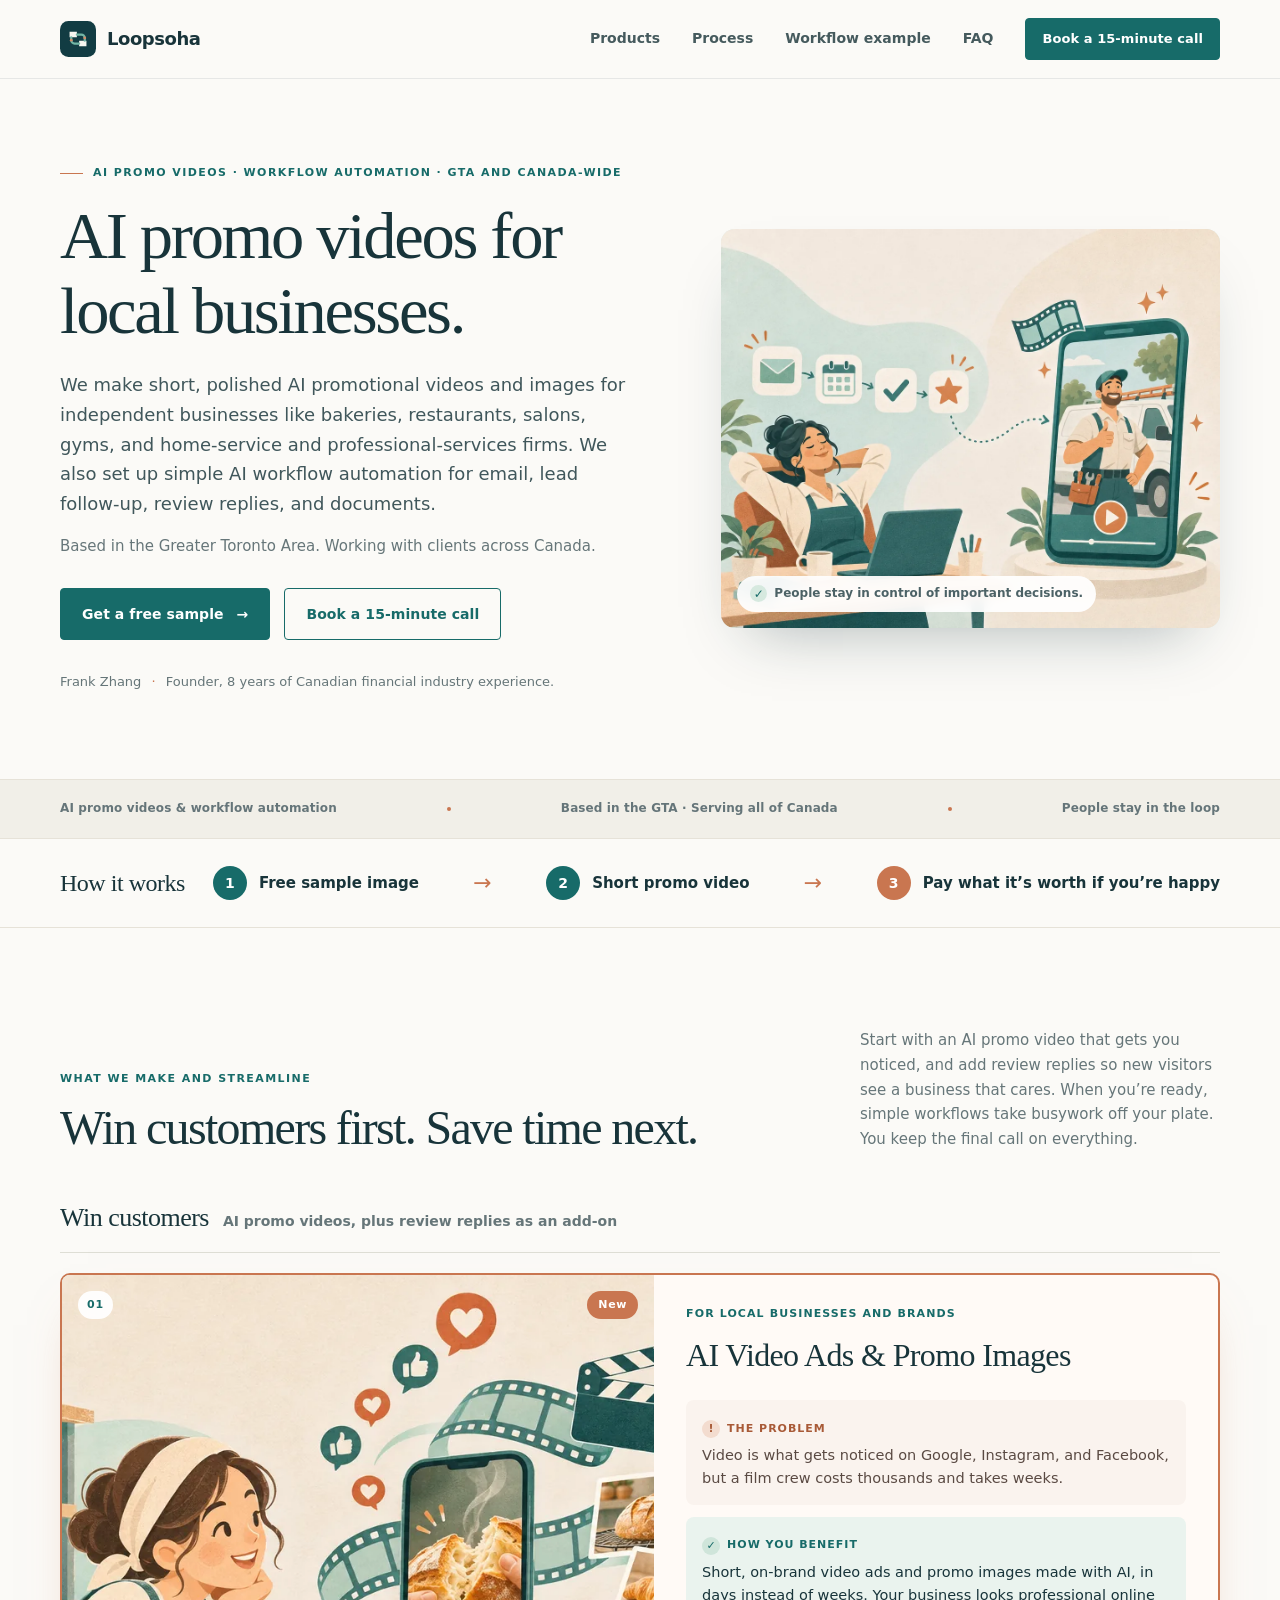
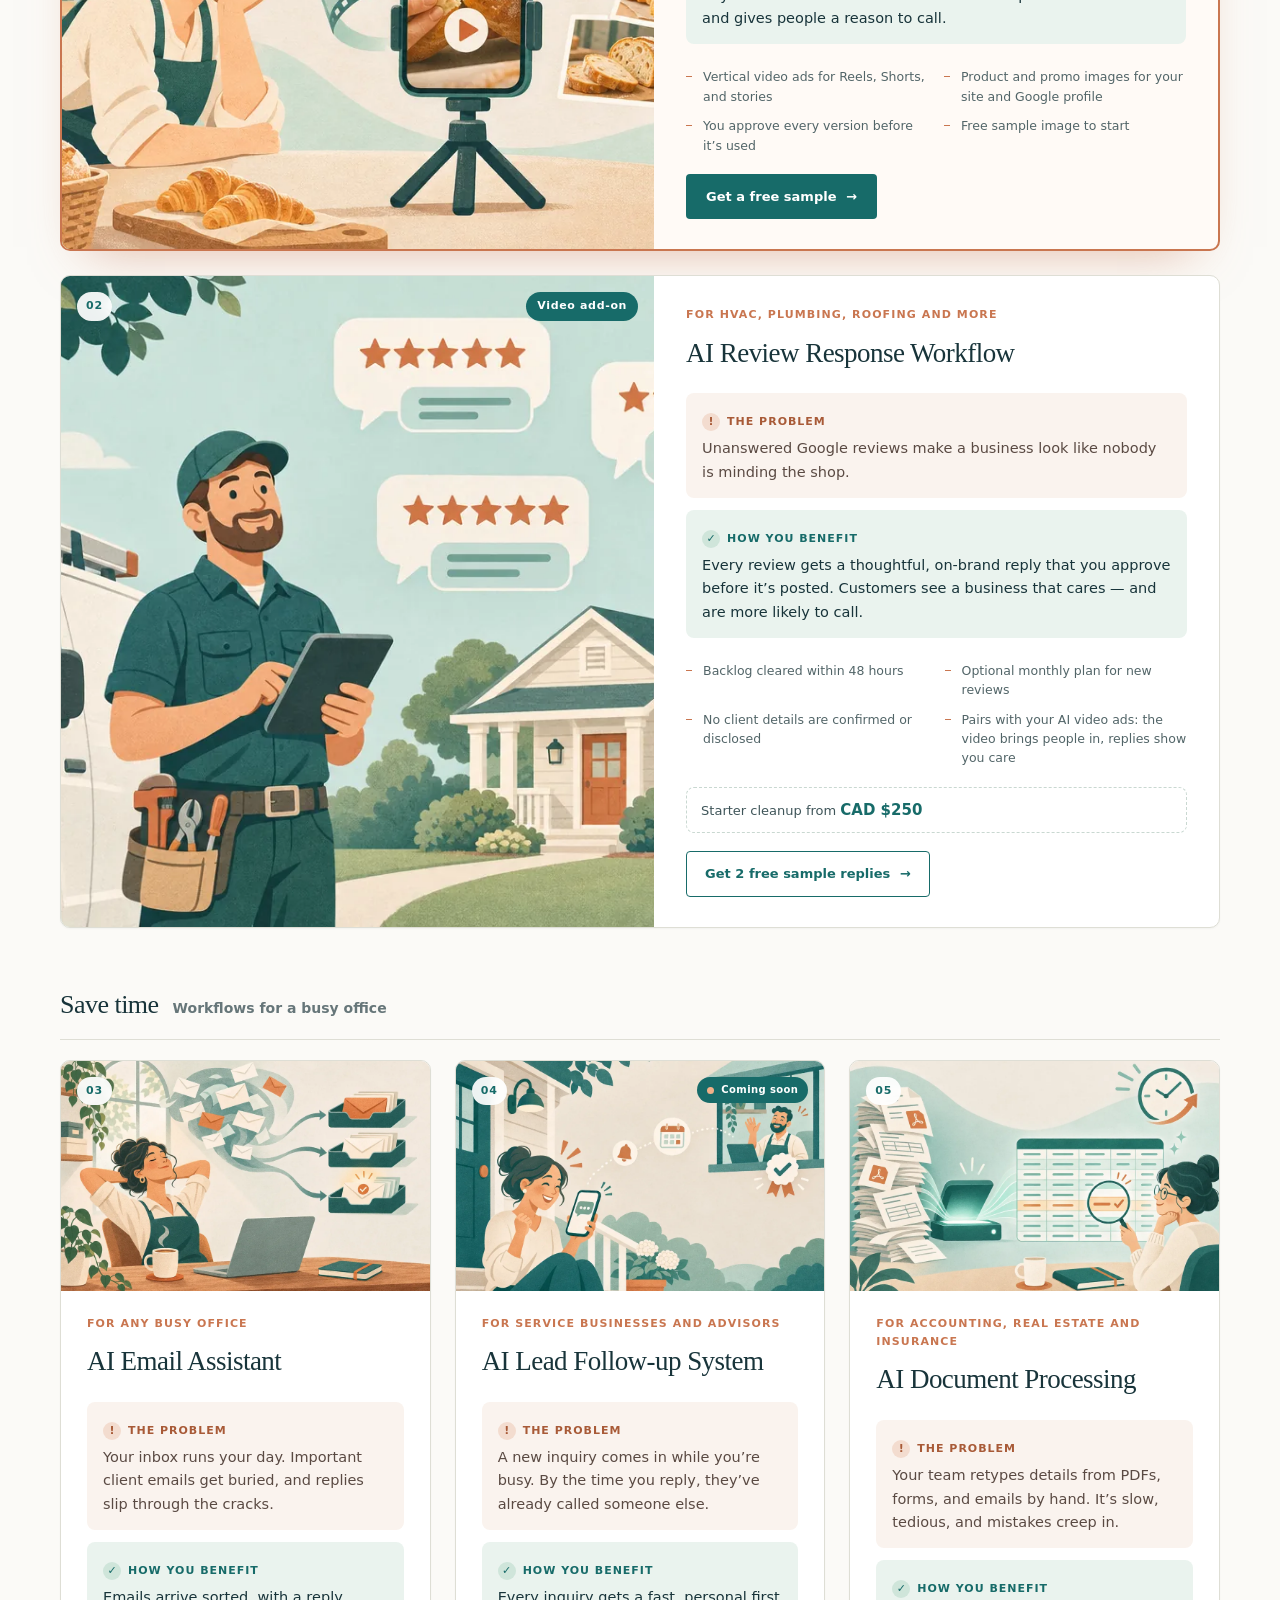
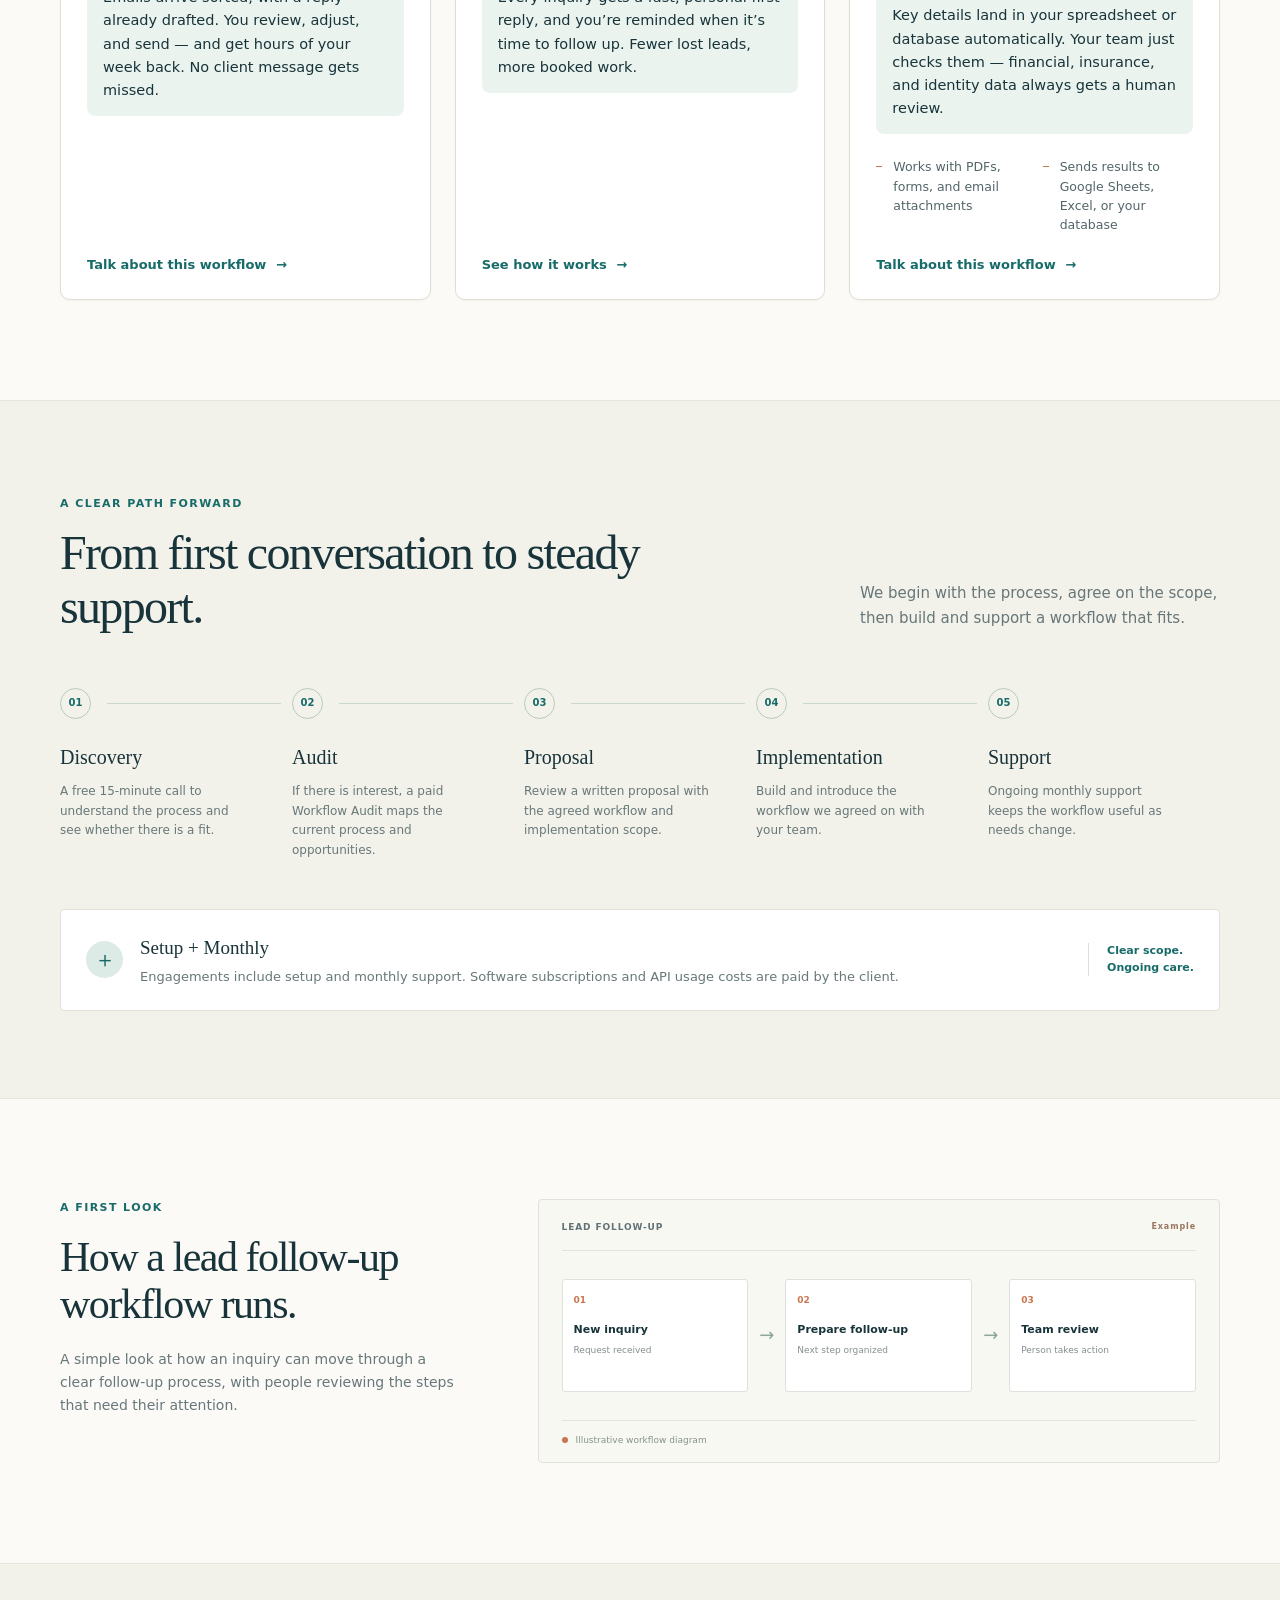
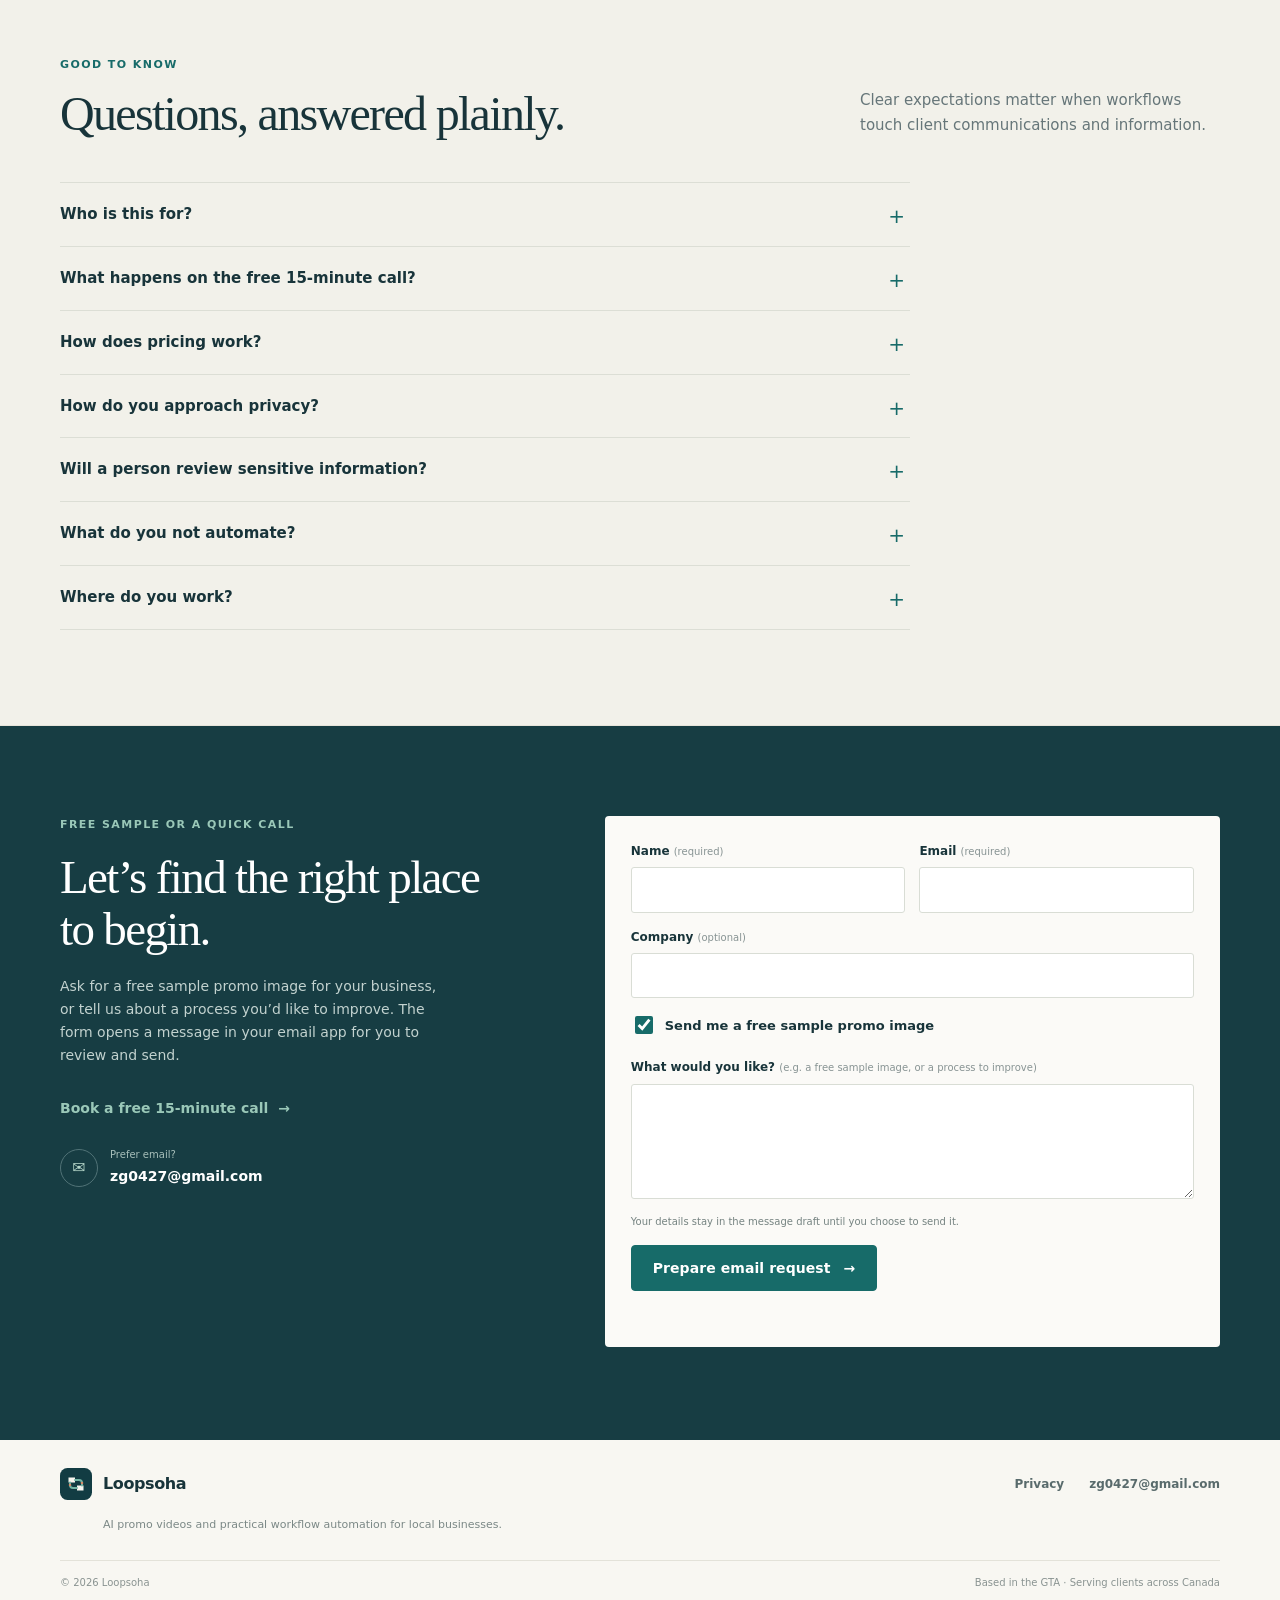
==== commit 0664e998: "Refocus products on video with review replies as add-on Group cards into Win customers (video + revi" ====
--- a/index.html
+++ b/index.html
@@ -48,8 +48,10 @@
     <section class="how-strip" aria-labelledby="how-title"><div class="wrap how-inner"><h2 id="how-title" class="how-title">How it works</h2><ol class="how-steps"><li><span class="how-num">1</span><strong>Free sample image</strong></li><li class="how-arrow" aria-hidden="true">→</li><li><span class="how-num">2</span><strong>Short promo video</strong></li><li class="how-arrow" aria-hidden="true">→</li><li><span class="how-num">3</span><strong>Pay what it’s worth if you’re happy</strong></li></ol></div></section>
 
     <section class="section wrap" id="products" aria-labelledby="products-title">
-      <div class="section-heading"><div><p class="eyebrow">What we make and streamline</p><h2 id="products-title">Five ways to win customers and save time.</h2></div><p>Start with AI promo videos that get you noticed, then add simple workflows that take busywork off your plate. You keep the final call on everything.</p></div>
-      <div class="product-grid">
+      <div class="section-heading"><div><p class="eyebrow">What we make and streamline</p><h2 id="products-title">Win customers first. Save time next.</h2></div><p>Start with an AI promo video that gets you noticed, and add review replies so new visitors see a business that cares. When you’re ready, simple workflows take busywork off your plate. You keep the final call on everything.</p></div>
+      <div class="product-group">
+        <h3 class="product-group-title"><span>Win customers</span> AI promo videos, plus review replies as an add-on</h3>
+        <div class="product-grid">
         <article class="product-card product-card-wide featured-video">
           <figure class="card-media"><img src="assets/products/video.webp" alt="A friendly bakery owner filming fresh bread with a phone on a small tripod in warm light" width="1024" height="688" loading="lazy" decoding="async"><span class="card-number">01</span><span class="new-tag">New</span></figure>
           <div class="card-body">
@@ -60,8 +62,24 @@
             <a href="#sample" class="card-link">Get a free sample <span aria-hidden="true">→</span></a>
           </div>
         </article>
-        <article class="product-card ">
-          <figure class="card-media"><img src="assets/products/email.webp" alt="Illustration of a business owner at a desk while scattered emails sort themselves into tidy trays" width="1024" height="688" loading="lazy" decoding="async"><span class="card-number">02</span></figure>
+        <article class="product-card product-card-wide review-addon">
+          <figure class="card-media"><img src="assets/products/reviews.webp" alt="Illustration of a home-service technician beside a work van with five-star review cards floating nearby" width="1024" height="688" loading="lazy" decoding="async"><span class="card-number">02</span><span class="new-tag addon-tag">Video add-on</span></figure>
+          <div class="card-body">
+            <p class="card-who">For HVAC, plumbing, roofing and more</p>
+            <h3>AI Review Response Workflow</h3>
+            <div class="pb"><div class="pb-row pb-problem"><span class="pb-label">The problem</span><p>Unanswered Google reviews make a business look like nobody is minding the shop.</p></div><div class="pb-row pb-benefit"><span class="pb-label">How you benefit</span><p>Every review gets a thoughtful, on-brand reply that you approve before it’s posted. Customers see a business that cares — and are more likely to call.</p></div></div>
+            <ul class="card-points"><li>Backlog cleared within 48 hours</li><li>Optional monthly plan for new reviews</li><li>No client details are confirmed or disclosed</li><li>Pairs with your AI video ads: the video brings people in, replies show you care</li></ul>
+            <p class="card-price">Starter cleanup from <strong>CAD $250</strong></p>
+            <a href="#contact" class="card-link" data-prefill="I'd like 2 free sample replies to my Google reviews. My business name (as it appears on Google) is: ">Get 2 free sample replies <span aria-hidden="true">→</span></a>
+          </div>
+        </article>
+        </div>
+      </div>
+      <div class="product-group">
+        <h3 class="product-group-title"><span>Save time</span> Workflows for a busy office</h3>
+        <div class="product-grid product-grid-three">
+        <article class="product-card">
+          <figure class="card-media"><img src="assets/products/email.webp" alt="Illustration of a business owner at a desk while scattered emails sort themselves into tidy trays" width="1024" height="688" loading="lazy" decoding="async"><span class="card-number">03</span></figure>
           <div class="card-body">
             <p class="card-who">For any busy office</p>
             <h3>AI Email Assistant</h3>
@@ -70,7 +88,7 @@
           </div>
         </article>
         <article class="product-card">
-          <figure class="card-media"><img src="assets/products/leads.webp" alt="Illustration of a homeowner receiving a quick reply on their phone from a local business" width="1024" height="688" loading="lazy" decoding="async"><span class="card-number">03</span><span class="demo-tag"><span></span> First demo in development</span></figure>
+          <figure class="card-media"><img src="assets/products/leads.webp" alt="Illustration of a homeowner receiving a quick reply on their phone from a local business" width="1024" height="688" loading="lazy" decoding="async"><span class="card-number">04</span><span class="demo-tag"><span></span> Coming soon</span></figure>
           <div class="card-body">
             <p class="card-who">For service businesses and advisors</p>
             <h3>AI Lead Follow-up System</h3>
@@ -78,8 +96,8 @@
             <a href="#demo" class="card-link">See how it works <span aria-hidden="true">→</span></a>
           </div>
         </article>
-        <article class="product-card ">
-          <figure class="card-media"><img src="assets/products/documents.webp" alt="Illustration of paper forms turning into an organized spreadsheet while a person reviews the results" width="1024" height="688" loading="lazy" decoding="async"><span class="card-number">04</span></figure>
+        <article class="product-card">
+          <figure class="card-media"><img src="assets/products/documents.webp" alt="Illustration of paper forms turning into an organized spreadsheet while a person reviews the results" width="1024" height="688" loading="lazy" decoding="async"><span class="card-number">05</span></figure>
           <div class="card-body">
             <p class="card-who">For accounting, real estate and insurance</p>
             <h3>AI Document Processing</h3>
@@ -88,17 +106,7 @@
             <a href="#contact" class="card-link">Talk about this workflow <span aria-hidden="true">→</span></a>
           </div>
         </article>
-        <article class="product-card ">
-          <figure class="card-media"><img src="assets/products/reviews.webp" alt="Illustration of a home-service technician beside a work van with five-star review cards floating nearby" width="1024" height="688" loading="lazy" decoding="async"><span class="card-number">05</span></figure>
-          <div class="card-body">
-            <p class="card-who">For HVAC, plumbing, roofing and more</p>
-            <h3>AI Review Response Workflow</h3>
-            <div class="pb"><div class="pb-row pb-problem"><span class="pb-label">The problem</span><p>Unanswered Google reviews make a business look like nobody is minding the shop.</p></div><div class="pb-row pb-benefit"><span class="pb-label">How you benefit</span><p>Every review gets a thoughtful, on-brand reply that you approve before it’s posted. Customers see a business that cares — and are more likely to call.</p></div></div>
-            <ul class="card-points"><li>Backlog cleared within 48 hours</li><li>Optional monthly plan for new reviews</li><li>No client details are confirmed or disclosed</li><li>Pairs well with AI video ads (see 01)</li></ul>
-            <p class="card-price">Starter cleanup from <strong>CAD $250</strong></p>
-            <a href="#contact" class="card-link">Talk about this workflow <span aria-hidden="true">→</span></a>
-          </div>
-        </article>
+        </div>
       </div>
     </section>
     <section class="process-section" id="process" aria-labelledby="process-title"><div class="wrap section">
--- a/css/styles.css
+++ b/css/styles.css
@@ -104,3 +104,14 @@
 @media(max-width:1024px){.featured-video .card-media img{position:static}}
 @media(max-width:860px){.how-inner{flex-direction:column;align-items:flex-start;gap:16px}.how-steps{flex-direction:column;align-items:flex-start;gap:10px;width:100%}.how-arrow{display:none}}
 @media(max-width:700px){.hero-actions{flex-direction:column;align-items:stretch;gap:12px}.hero-actions .button{width:100%}.featured-video h3{font-size:27px}.how-inner{padding-block:22px}}
+/* Product groups: Win customers / Save time */
+.product-group+.product-group{margin-top:56px}
+.product-group-title{display:flex;align-items:baseline;flex-wrap:wrap;gap:6px 14px;margin:0 0 20px;padding-bottom:12px;border-bottom:1px solid var(--line);color:var(--muted);font-family:var(--sans);font-size:14px;font-weight:600}
+.product-group-title span{color:var(--ink);font-family:var(--serif);font-size:26px;font-weight:400;letter-spacing:-.02em}
+.product-grid-three{grid-template-columns:repeat(3,1fr)}
+.review-addon .card-media img{position:absolute;inset:0}
+.addon-tag{background:var(--teal)}
+.review-addon .card-link{align-self:flex-start;margin-top:auto;padding:11px 18px;border:1px solid var(--teal);border-radius:4px}
+.review-addon .card-link:hover{background:var(--teal);color:#fff}
+@media(max-width:1024px){.review-addon .card-media img{position:static}.product-grid-three{grid-template-columns:repeat(2,1fr)}}
+@media(max-width:700px){.product-grid-three{grid-template-columns:1fr}.product-group+.product-group{margin-top:40px}.product-group-title span{font-size:23px}}
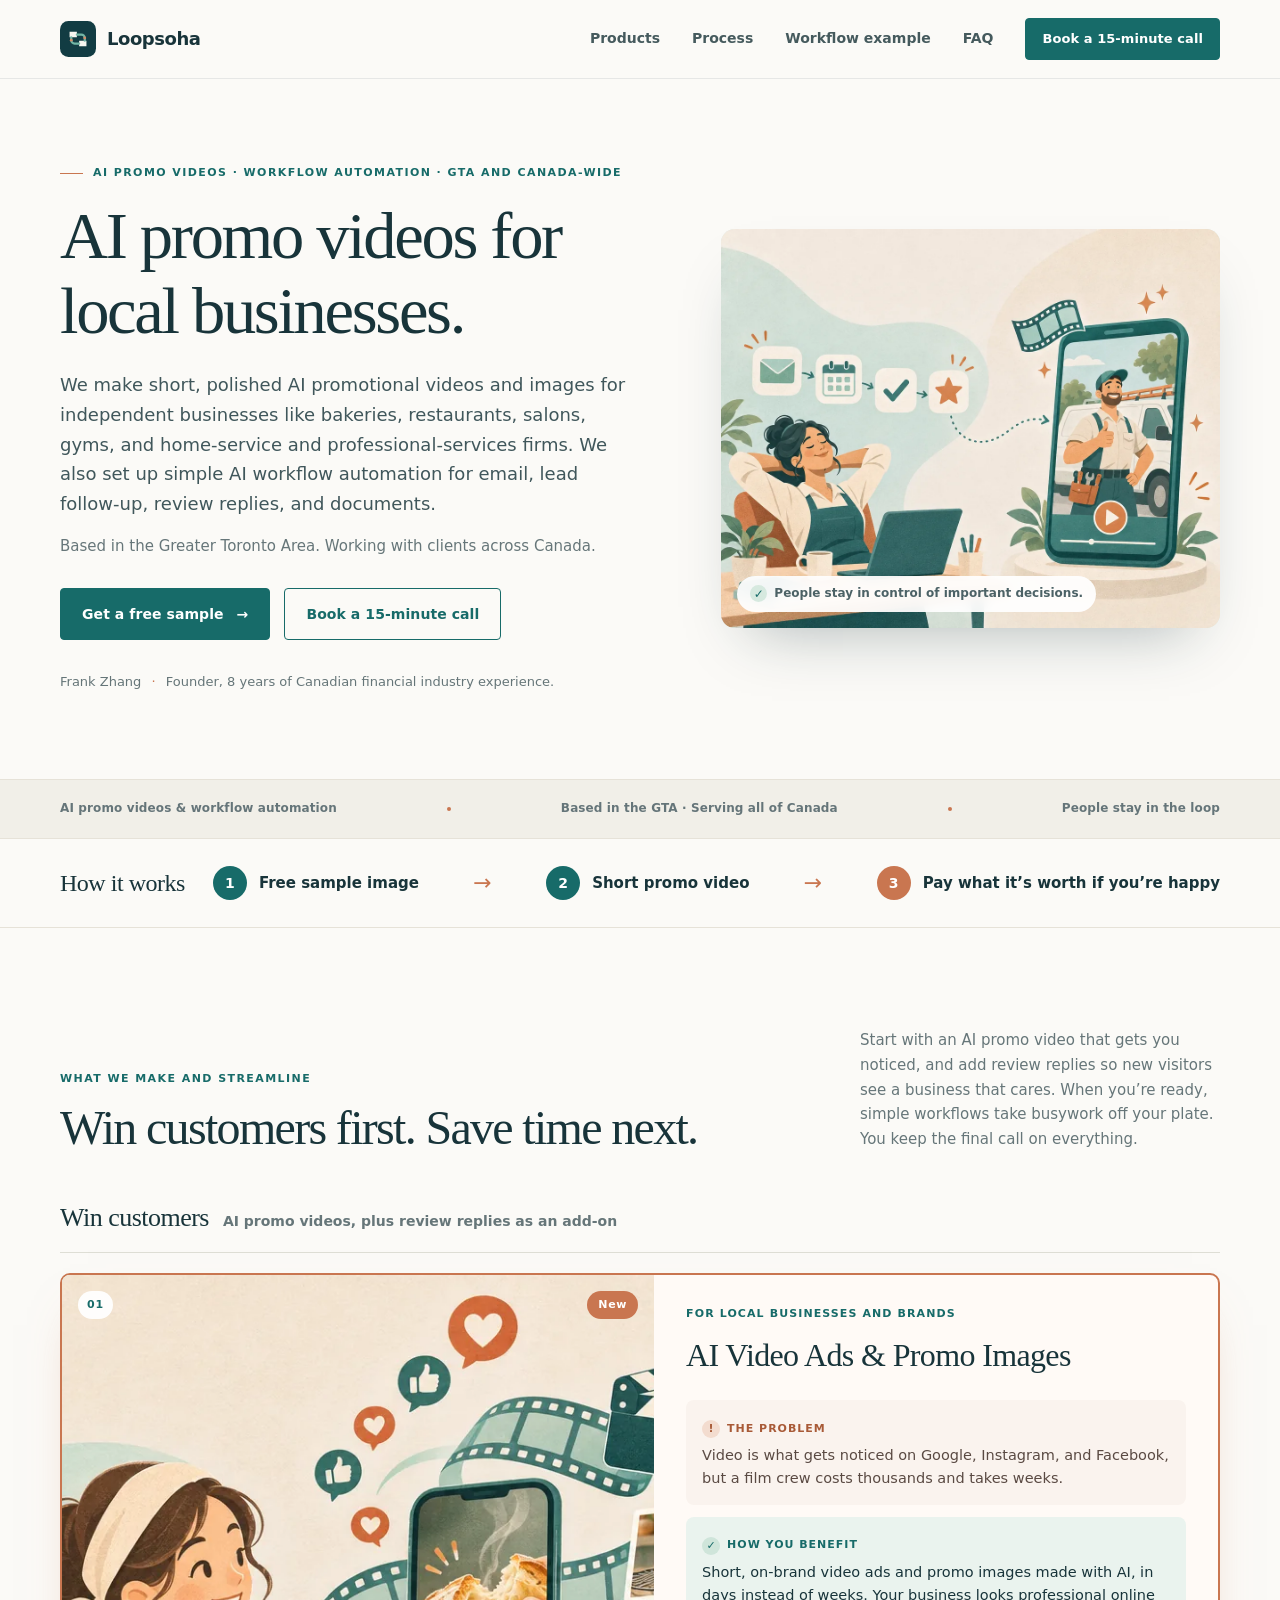
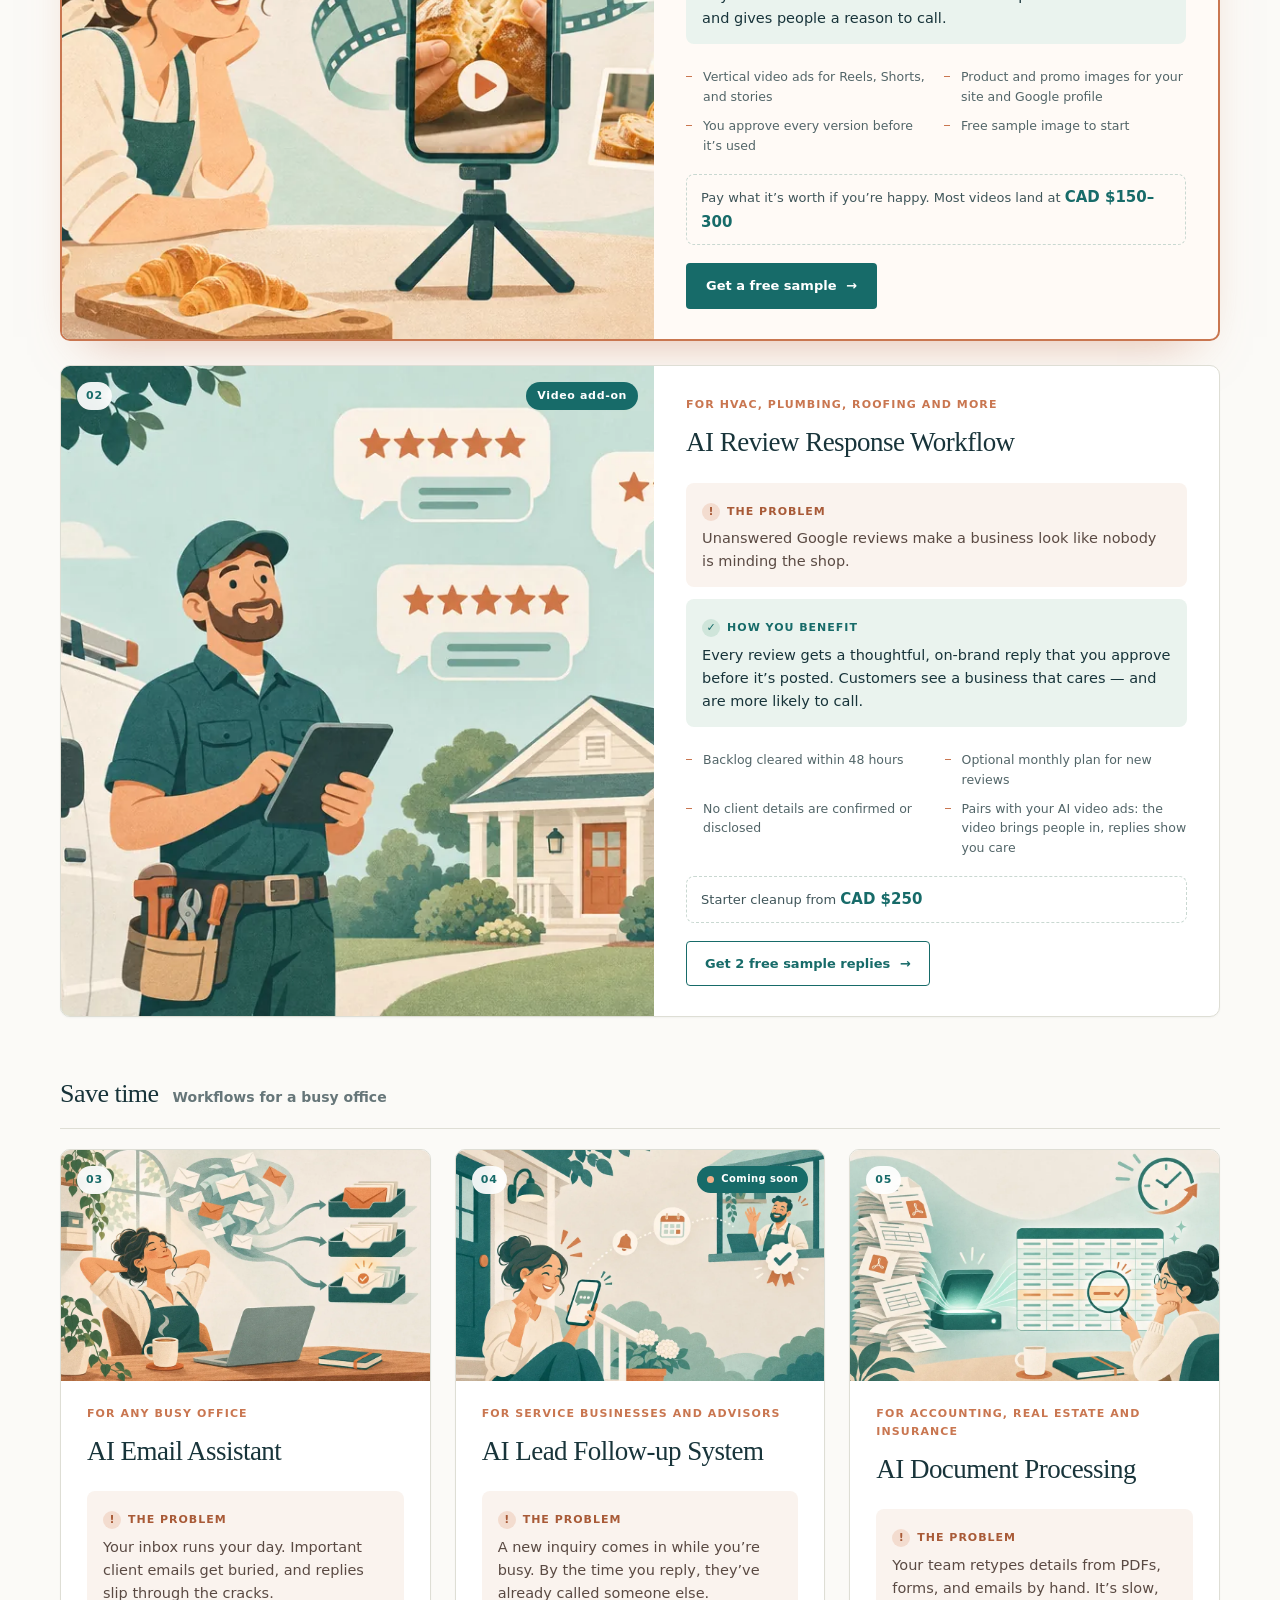
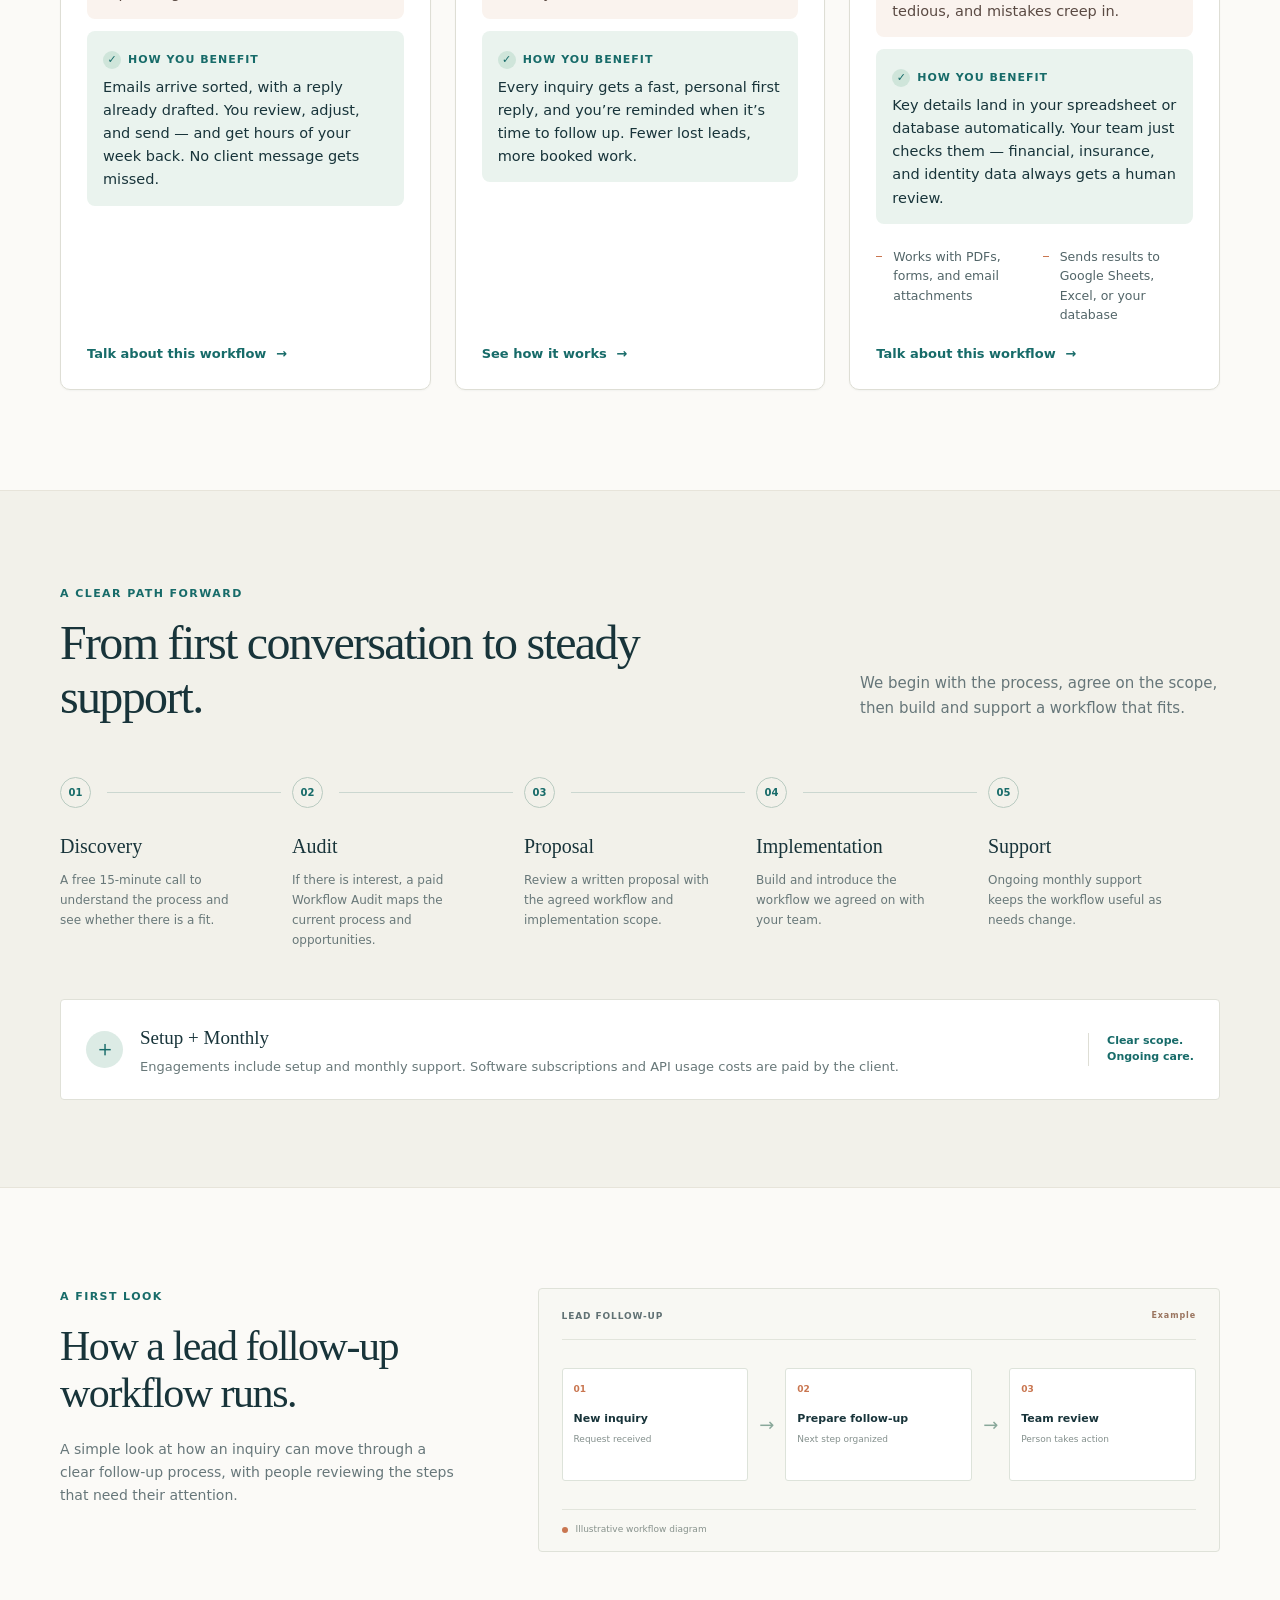
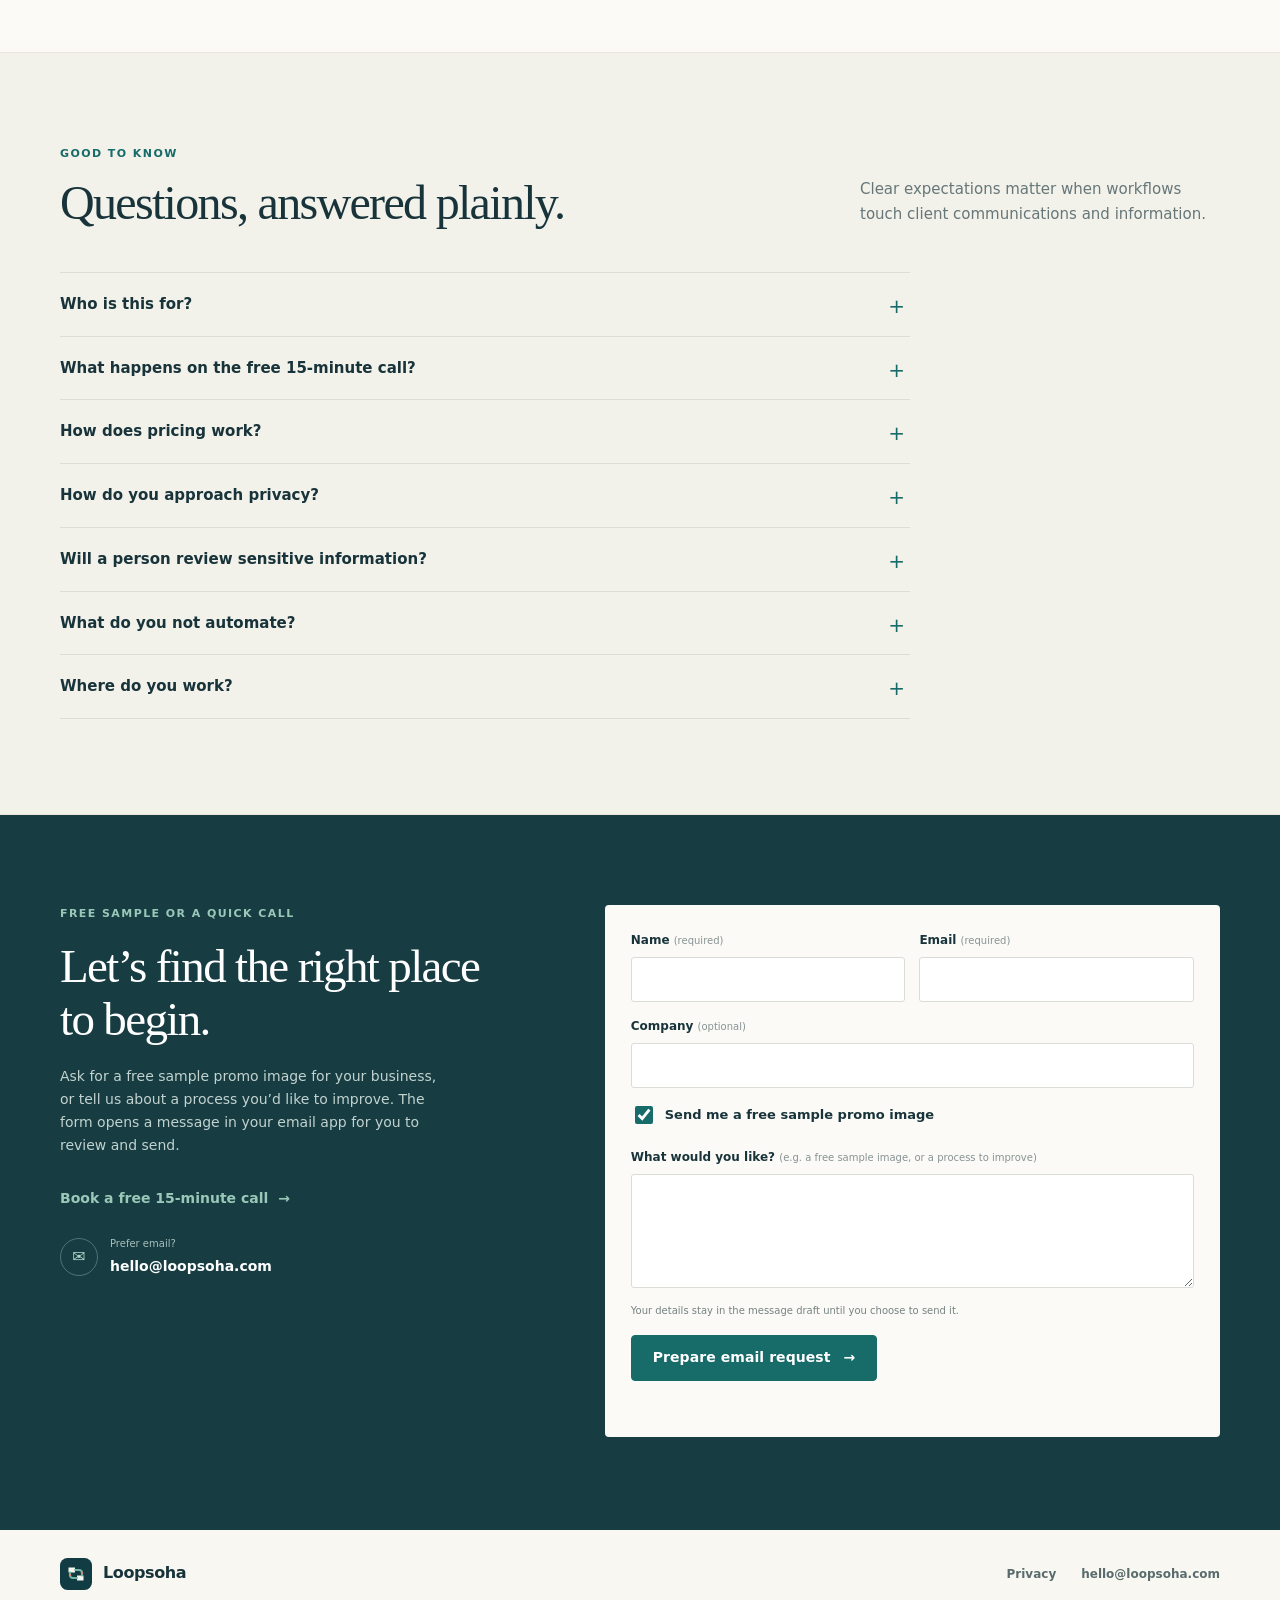
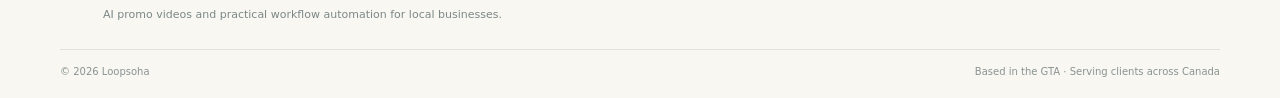
==== commit a6a4b45f: "Add video price anchor and switch contact email to hello@loopsoha.com Co-Authored-By: Claude Opus 5." ====
--- a/index.html
+++ b/index.html
@@ -59,6 +59,7 @@
             <h3>AI Video Ads &amp; Promo Images</h3>
             <div class="pb"><div class="pb-row pb-problem"><span class="pb-label">The problem</span><p>Video is what gets noticed on Google, Instagram, and Facebook, but a film crew costs thousands and takes weeks.</p></div><div class="pb-row pb-benefit"><span class="pb-label">How you benefit</span><p>Short, on-brand video ads and promo images made with AI, in days instead of weeks. Your business looks professional online and gives people a reason to call.</p></div></div>
             <ul class="card-points"><li>Vertical video ads for Reels, Shorts, and stories</li><li>Product and promo images for your site and Google profile</li><li>You approve every version before it’s used</li><li>Free sample image to start</li></ul>
+            <p class="card-price">Pay what it’s worth if you’re happy. Most videos land at <strong>CAD $150–300</strong></p>
             <a href="#sample" class="card-link">Get a free sample <span aria-hidden="true">→</span></a>
           </div>
         </article>
@@ -126,10 +127,10 @@
       <details><summary>What do you not automate?</summary><p>We do not provide automated underwriting, investment advice, or automated high-impact personal decisions of that kind. Workflows are for administrative processes, email classification, reminders, document preparation, and customer-service support.</p></details>
       <details><summary>Where do you work?</summary><p>We’re based in the Greater Toronto Area and can meet in person around Milton, Oakville, and Mississauga. We also work remotely with businesses anywhere in Canada; there is no client-facing office location to visit.</p></details>
     </div></div></section>
-    <section class="contact-section" id="contact" aria-labelledby="contact-title"><div class="wrap contact-layout"><div class="contact-copy" id="sample"><p class="eyebrow">Free sample or a quick call</p><h2 id="contact-title">Let’s find the right place to begin.</h2><p>Ask for a free sample promo image for your business, or tell us about a process you’d like to improve. The form opens a message in your email app for you to review and send.</p><p class="contact-call"><a class="text-link" href="https://calendar.app.google/wds1HghxJwFTL84J7" target="_blank" rel="noopener">Book a free 15-minute call <span aria-hidden="true">→</span></a></p><div class="contact-direct"><span class="contact-icon" aria-hidden="true">✉</span><div><small>Prefer email?</small><a data-email href="mailto:zg0427@gmail.com">zg0427@gmail.com</a></div></div></div>
+    <section class="contact-section" id="contact" aria-labelledby="contact-title"><div class="wrap contact-layout"><div class="contact-copy" id="sample"><p class="eyebrow">Free sample or a quick call</p><h2 id="contact-title">Let’s find the right place to begin.</h2><p>Ask for a free sample promo image for your business, or tell us about a process you’d like to improve. The form opens a message in your email app for you to review and send.</p><p class="contact-call"><a class="text-link" href="https://calendar.app.google/wds1HghxJwFTL84J7" target="_blank" rel="noopener">Book a free 15-minute call <span aria-hidden="true">→</span></a></p><div class="contact-direct"><span class="contact-icon" aria-hidden="true">✉</span><div><small>Prefer email?</small><a data-email href="mailto:hello@loopsoha.com">hello@loopsoha.com</a></div></div></div>
       <form class="contact-form" id="contact-form" novalidate><div class="form-row"><div class="field"><label for="name">Name <span>(required)</span></label><input id="name" name="name" autocomplete="name" required></div><div class="field"><label for="email">Email <span>(required)</span></label><input id="email" name="email" type="email" autocomplete="email" required></div></div><div class="field"><label for="company">Company <span>(optional)</span></label><input id="company" name="company" autocomplete="organization"></div><div class="field"><label class="check"><input type="checkbox" name="sample" value="yes" checked> Send me a free sample promo image</label></div><div class="field"><label for="message">What would you like? <span>(e.g. a free sample image, or a process to improve)</span></label><textarea id="message" name="message" rows="4"></textarea></div><p class="form-note">Your details stay in the message draft until you choose to send it.</p><button class="button" type="submit">Prepare email request <span aria-hidden="true">→</span></button><p class="form-status" id="form-status" role="status" aria-live="polite"></p></form>
     </div></section>
   </main>
-  <footer class="site-footer"><div class="wrap footer-main"><div><a class="brand footer-brand" href="index.html"><img src="assets/favicon.svg" alt="" width="32" height="32"><span data-brand>Loopsoha</span></a><p>AI promo videos and practical workflow automation for local businesses.</p></div><div class="footer-links"><a href="privacy.html">Privacy</a><a href="mailto:zg0427@gmail.com" data-mailto data-email>zg0427@gmail.com</a></div></div><div class="wrap footer-bottom"><span>© 2026 <span data-brand>Loopsoha</span></span><span>Based in the GTA · Serving clients across Canada</span></div></footer>
+  <footer class="site-footer"><div class="wrap footer-main"><div><a class="brand footer-brand" href="index.html"><img src="assets/favicon.svg" alt="" width="32" height="32"><span data-brand>Loopsoha</span></a><p>AI promo videos and practical workflow automation for local businesses.</p></div><div class="footer-links"><a href="privacy.html">Privacy</a><a href="mailto:hello@loopsoha.com" data-mailto data-email>hello@loopsoha.com</a></div></div><div class="wrap footer-bottom"><span>© 2026 <span data-brand>Loopsoha</span></span><span>Based in the GTA · Serving clients across Canada</span></div></footer>
 </body>
 </html>
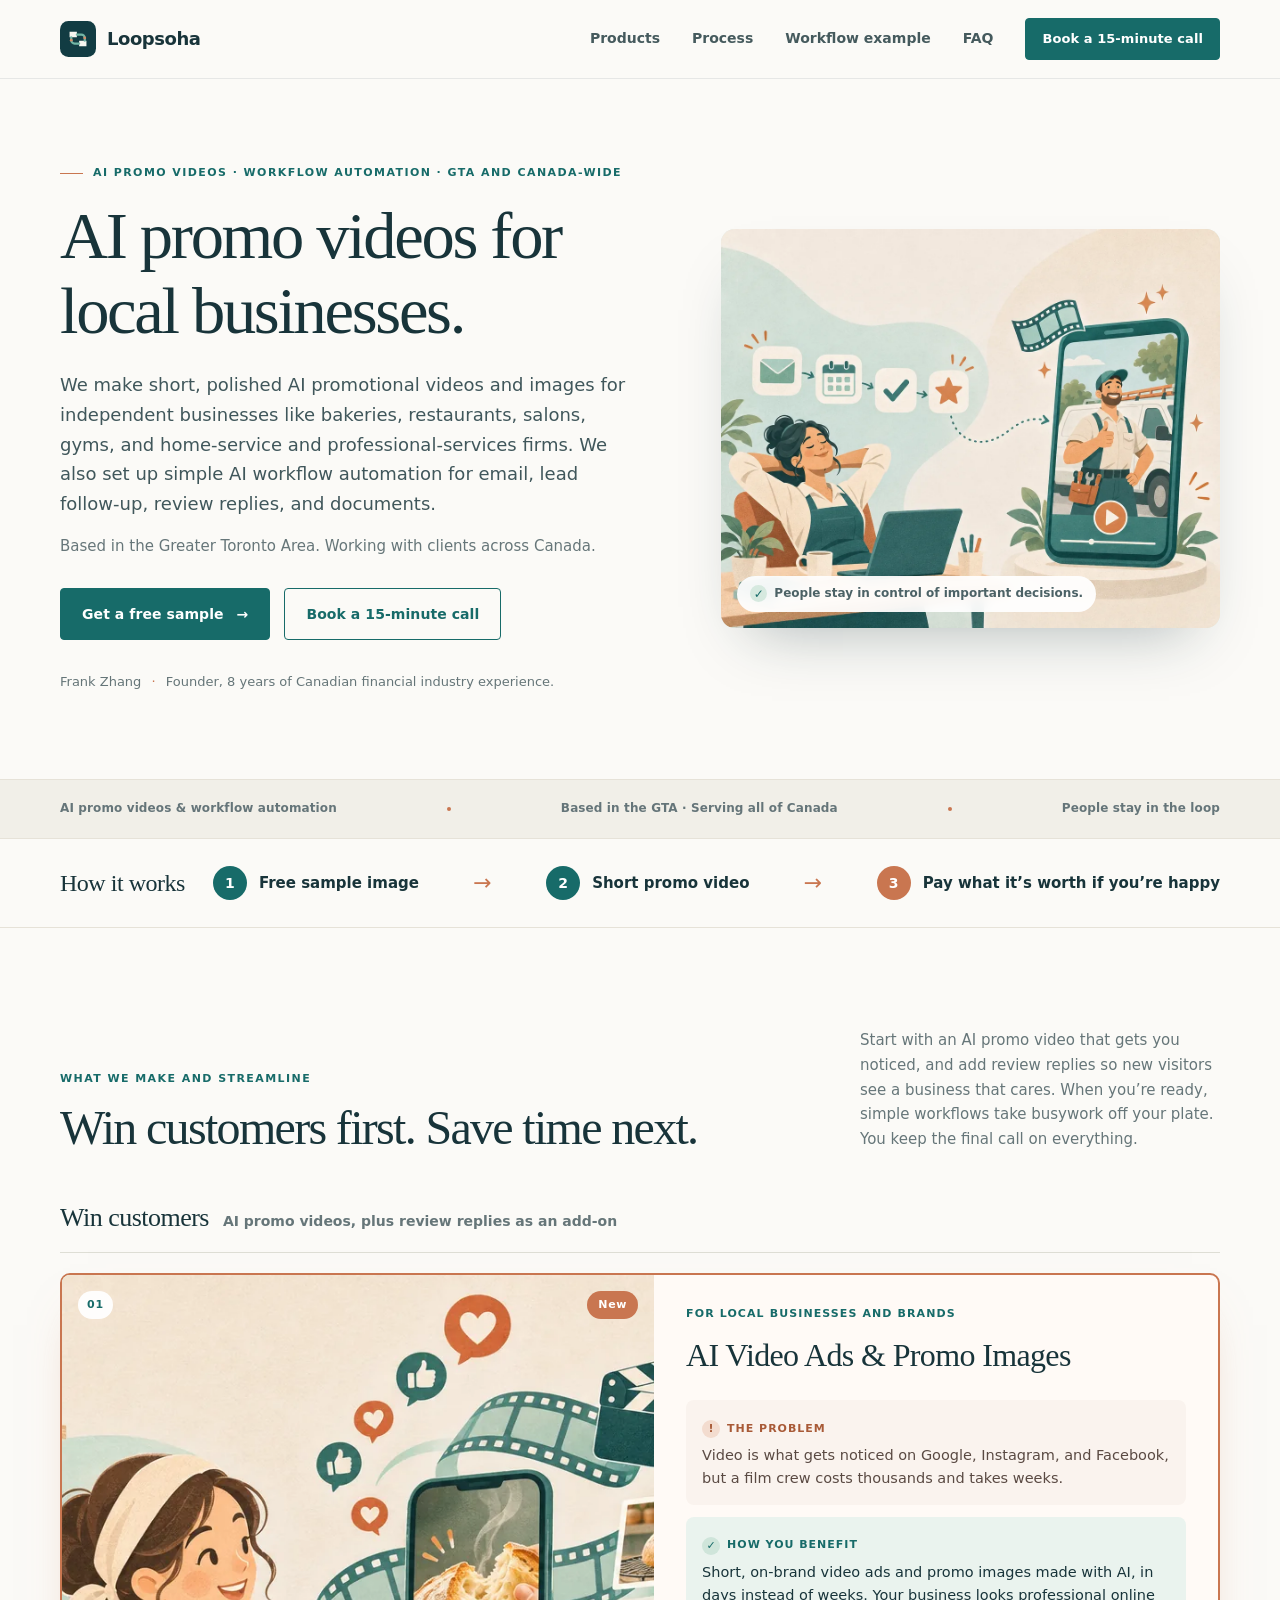
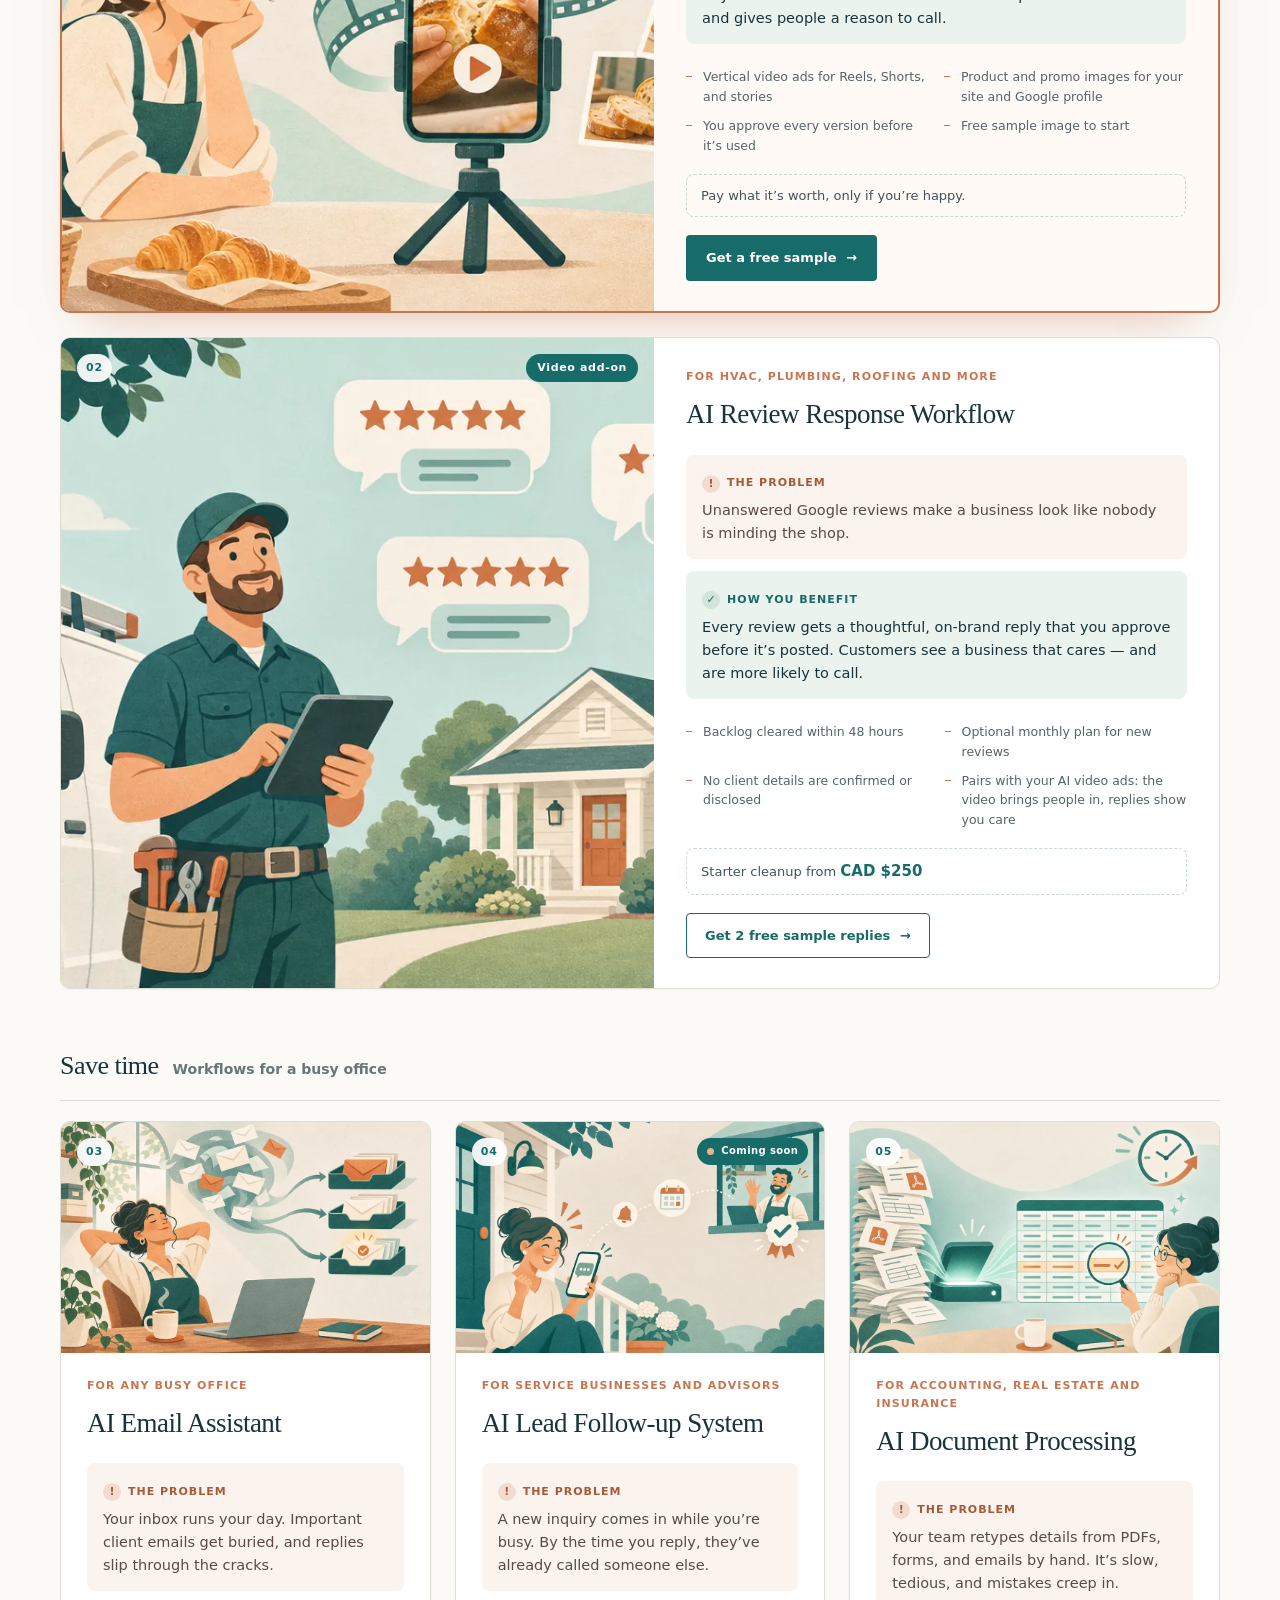
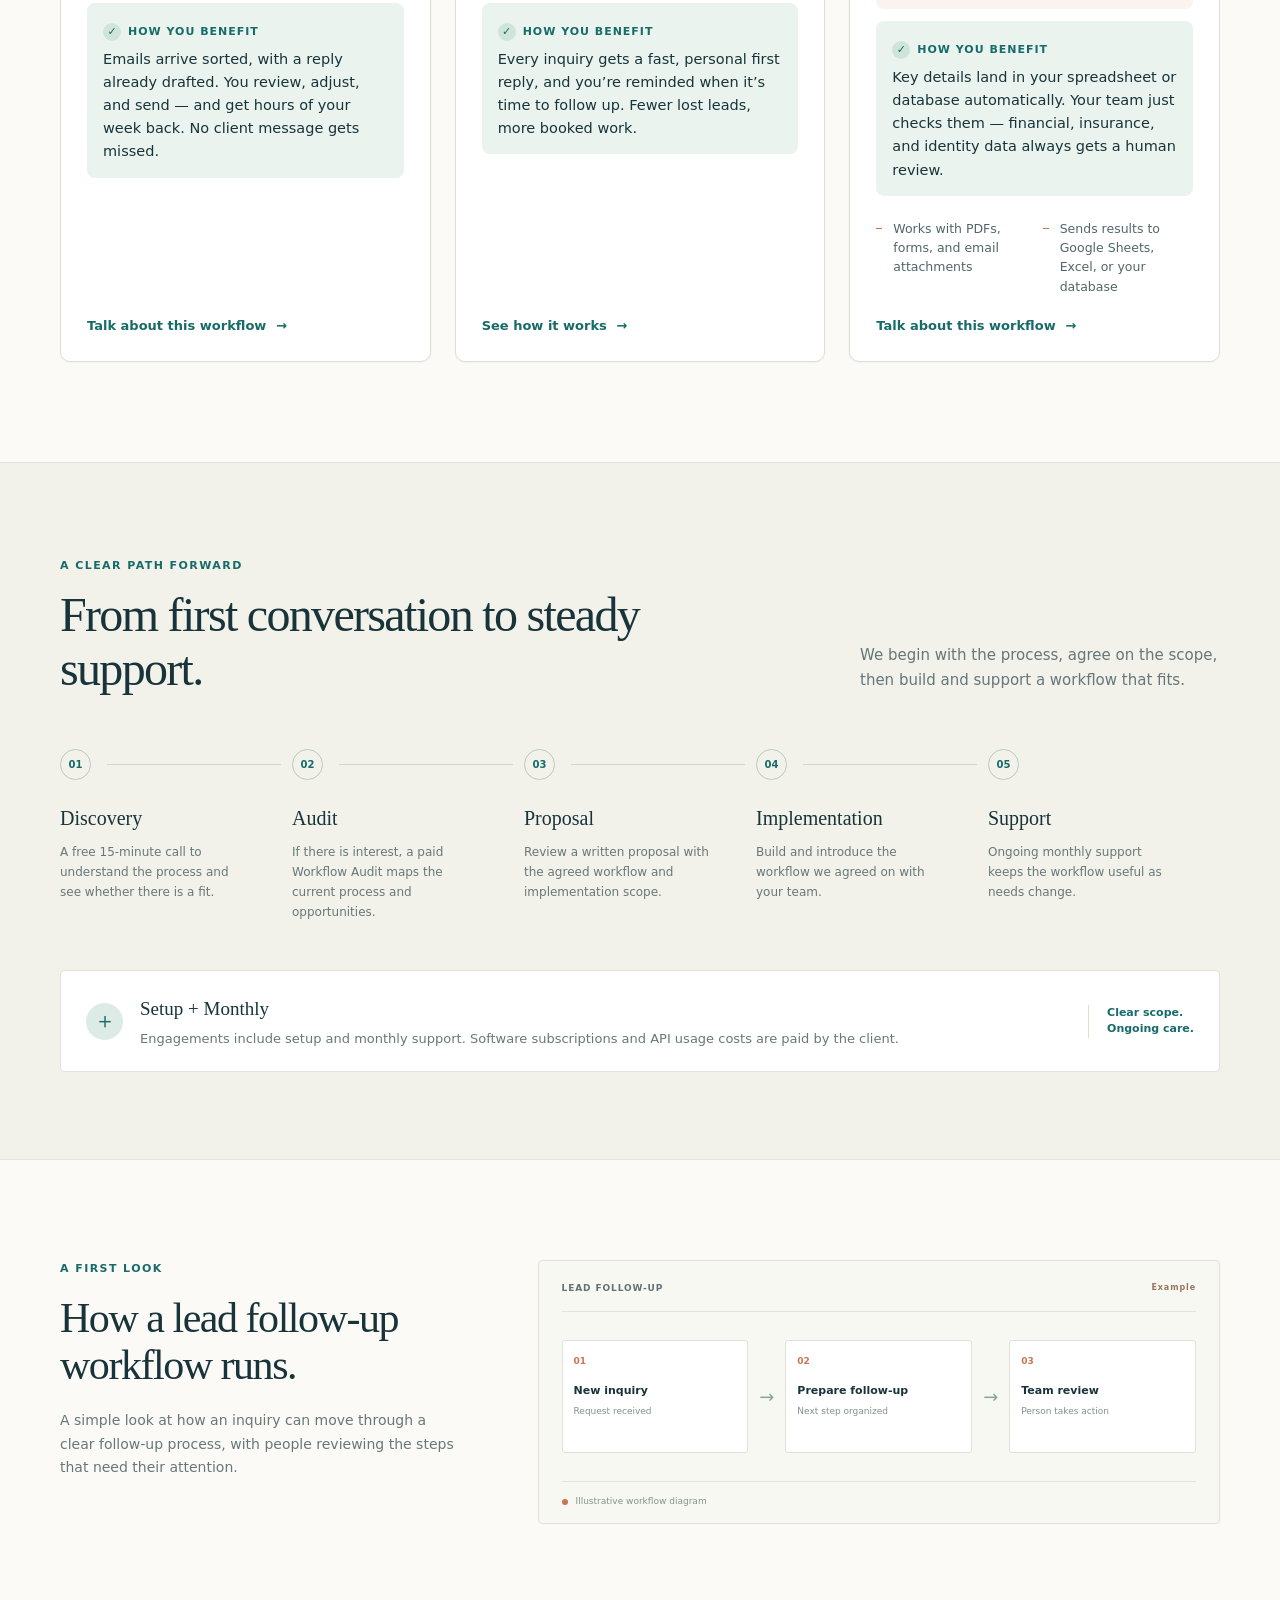
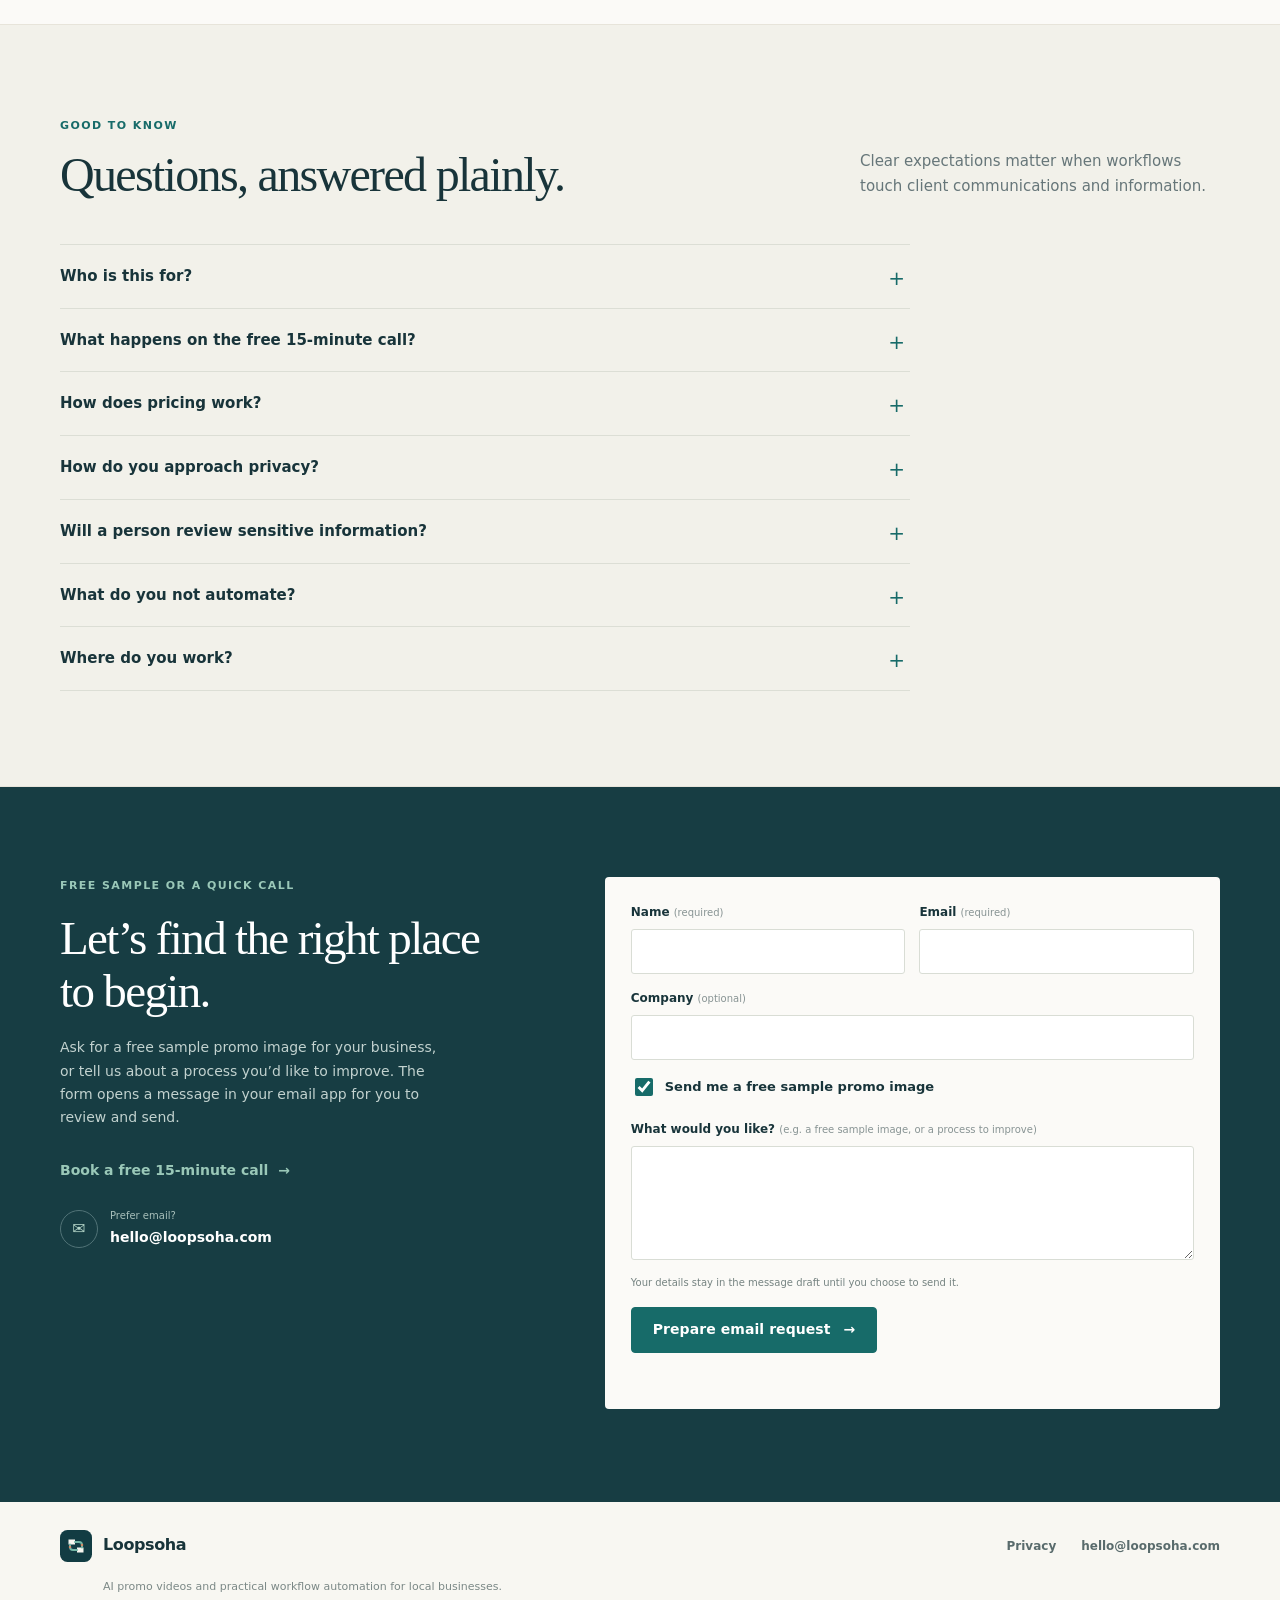
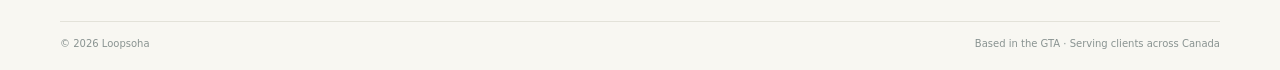
==== commit 22a89f95: "Remove price range from video card Co-Authored-By: Claude Opus 5.5 <noreply@anthropic.com> Claude-Se" ====
--- a/index.html
+++ b/index.html
@@ -59,7 +59,7 @@
             <h3>AI Video Ads &amp; Promo Images</h3>
             <div class="pb"><div class="pb-row pb-problem"><span class="pb-label">The problem</span><p>Video is what gets noticed on Google, Instagram, and Facebook, but a film crew costs thousands and takes weeks.</p></div><div class="pb-row pb-benefit"><span class="pb-label">How you benefit</span><p>Short, on-brand video ads and promo images made with AI, in days instead of weeks. Your business looks professional online and gives people a reason to call.</p></div></div>
             <ul class="card-points"><li>Vertical video ads for Reels, Shorts, and stories</li><li>Product and promo images for your site and Google profile</li><li>You approve every version before it’s used</li><li>Free sample image to start</li></ul>
-            <p class="card-price">Pay what it’s worth if you’re happy. Most videos land at <strong>CAD $150–300</strong></p>
+            <p class="card-price">Pay what it’s worth, only if you’re happy.</p>
             <a href="#sample" class="card-link">Get a free sample <span aria-hidden="true">→</span></a>
           </div>
         </article>
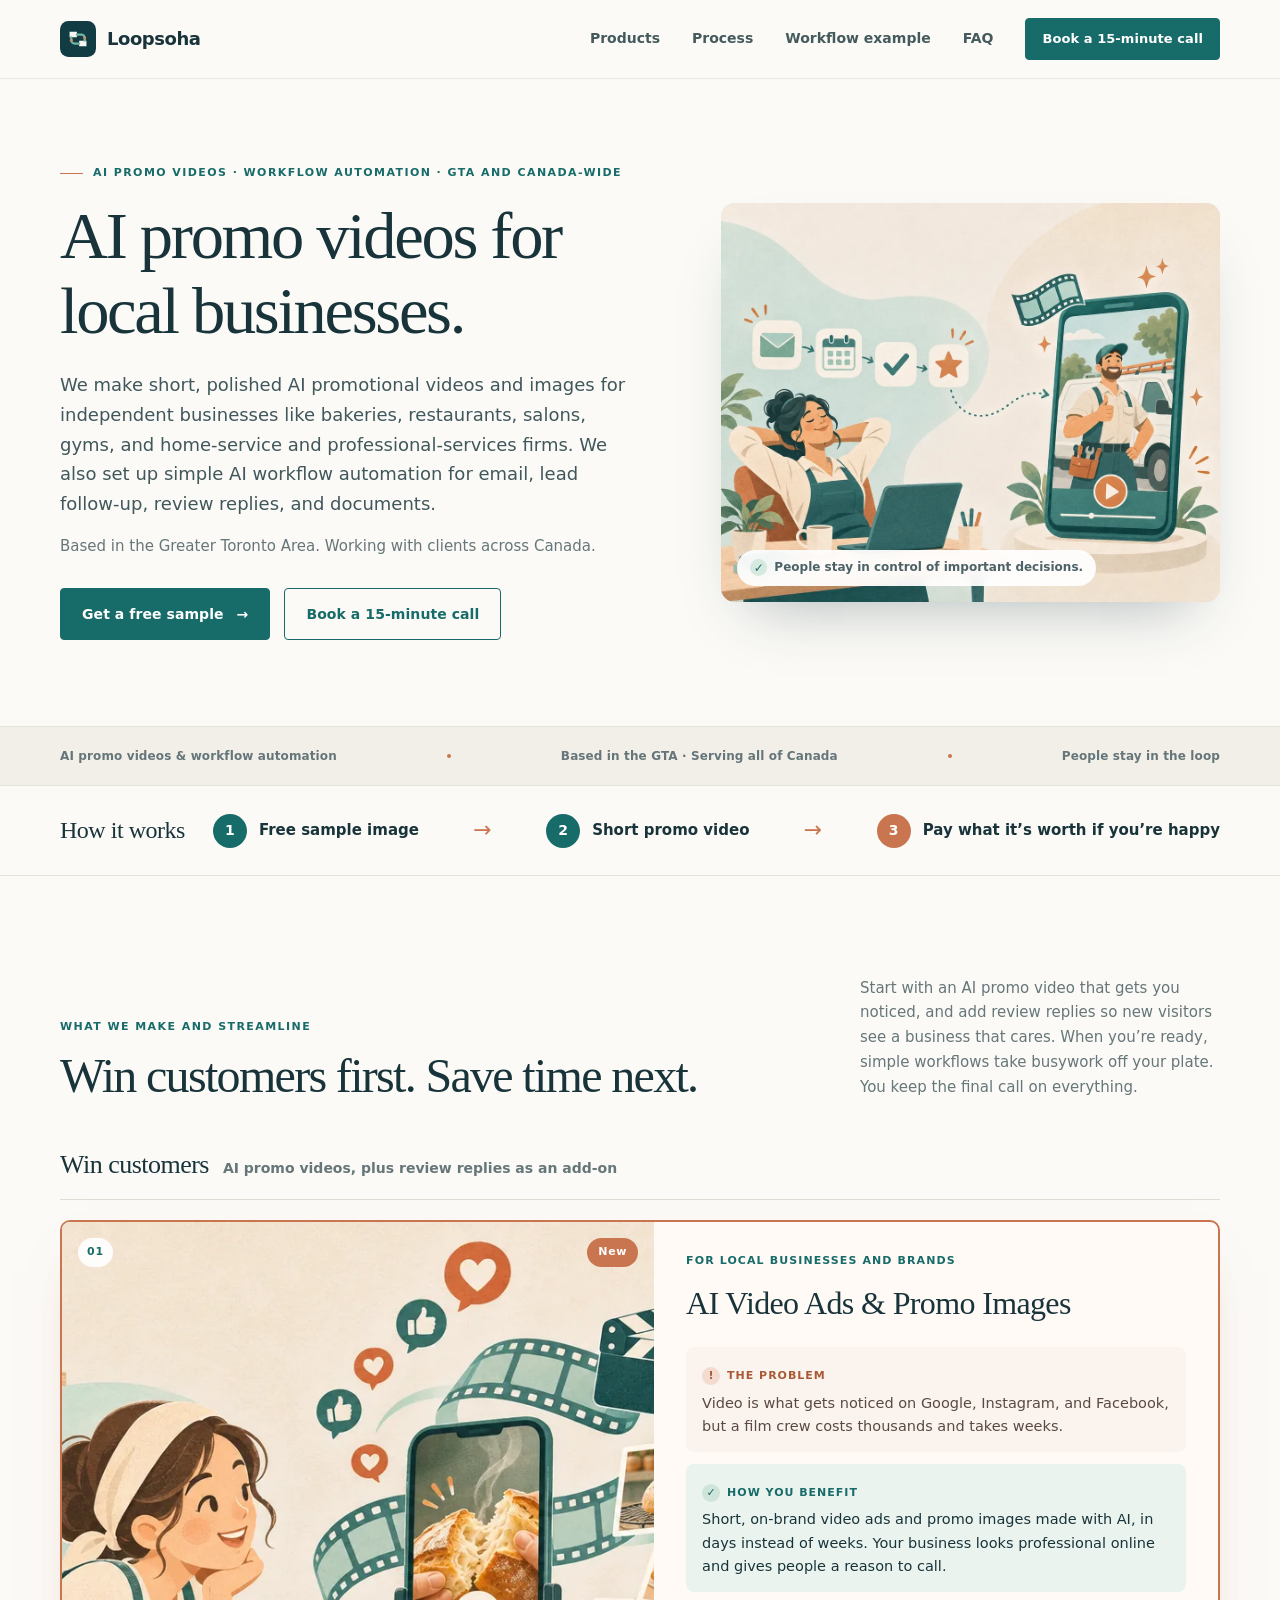
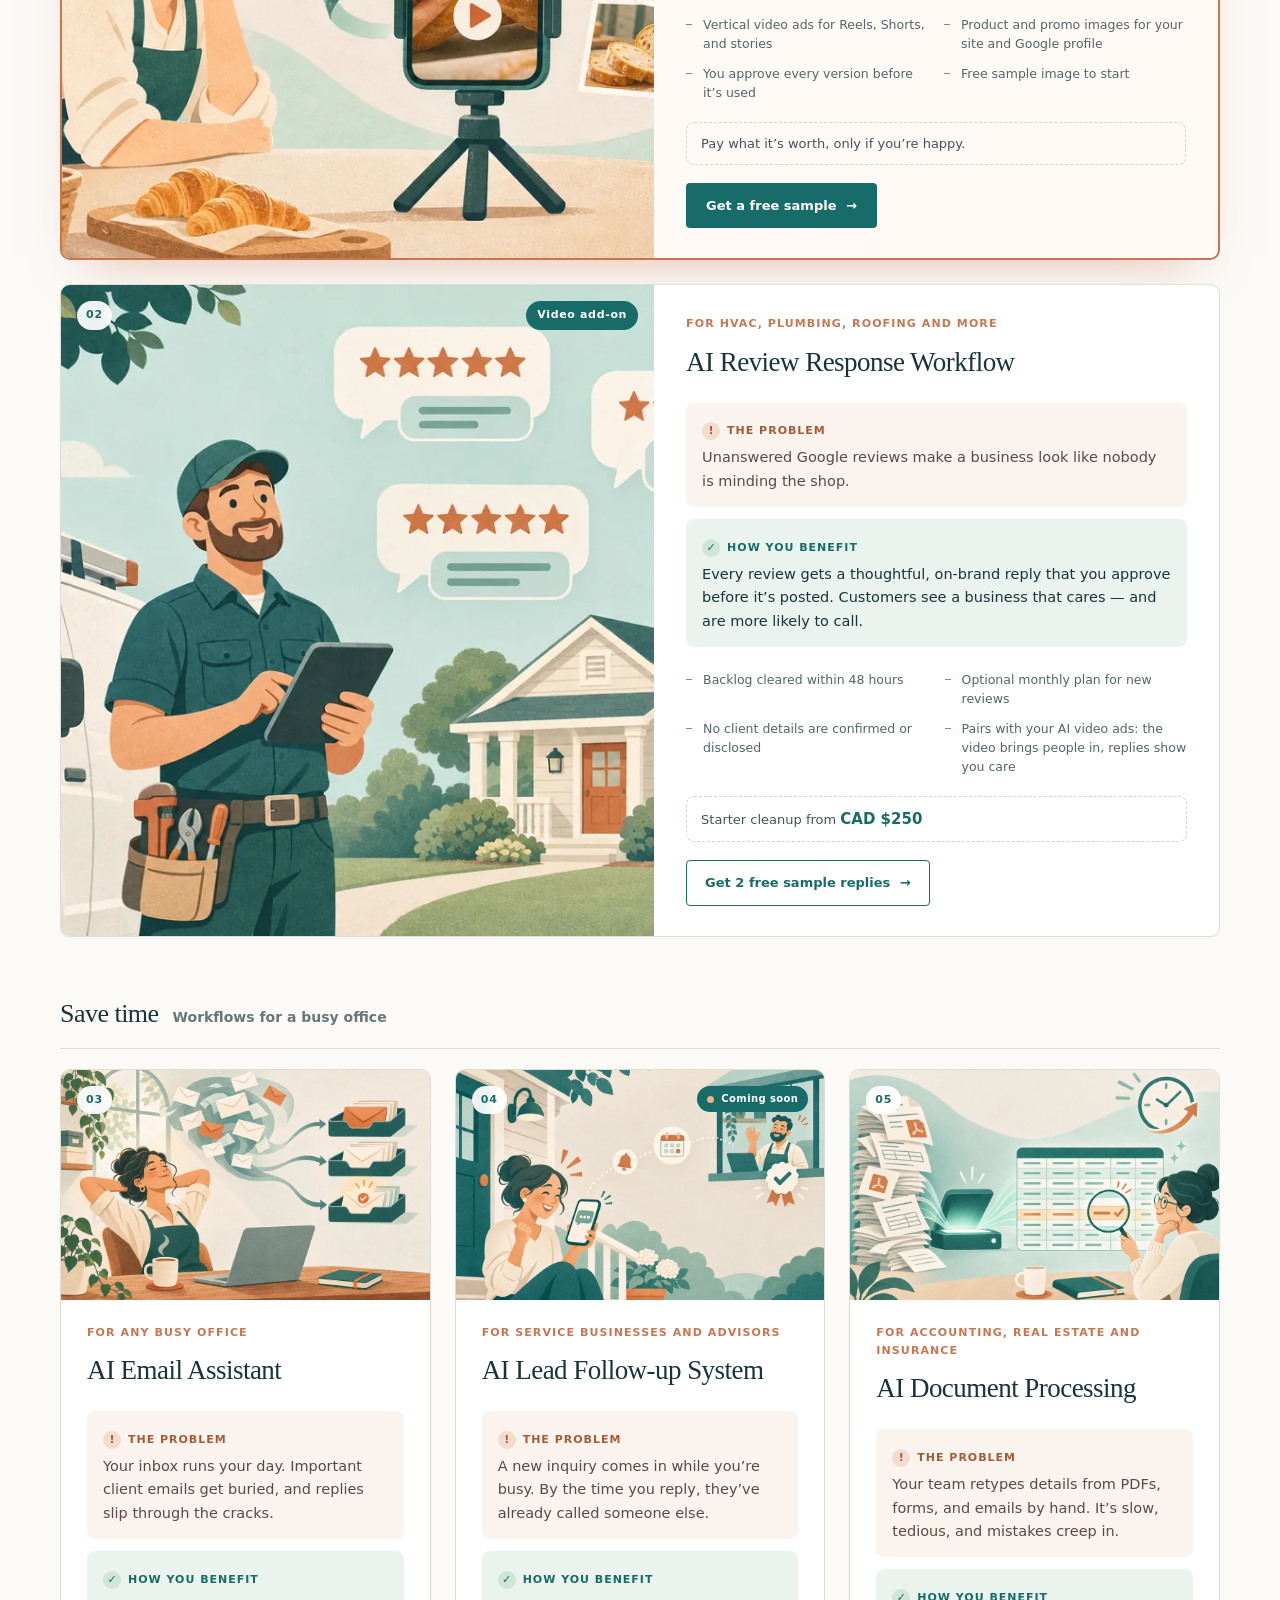
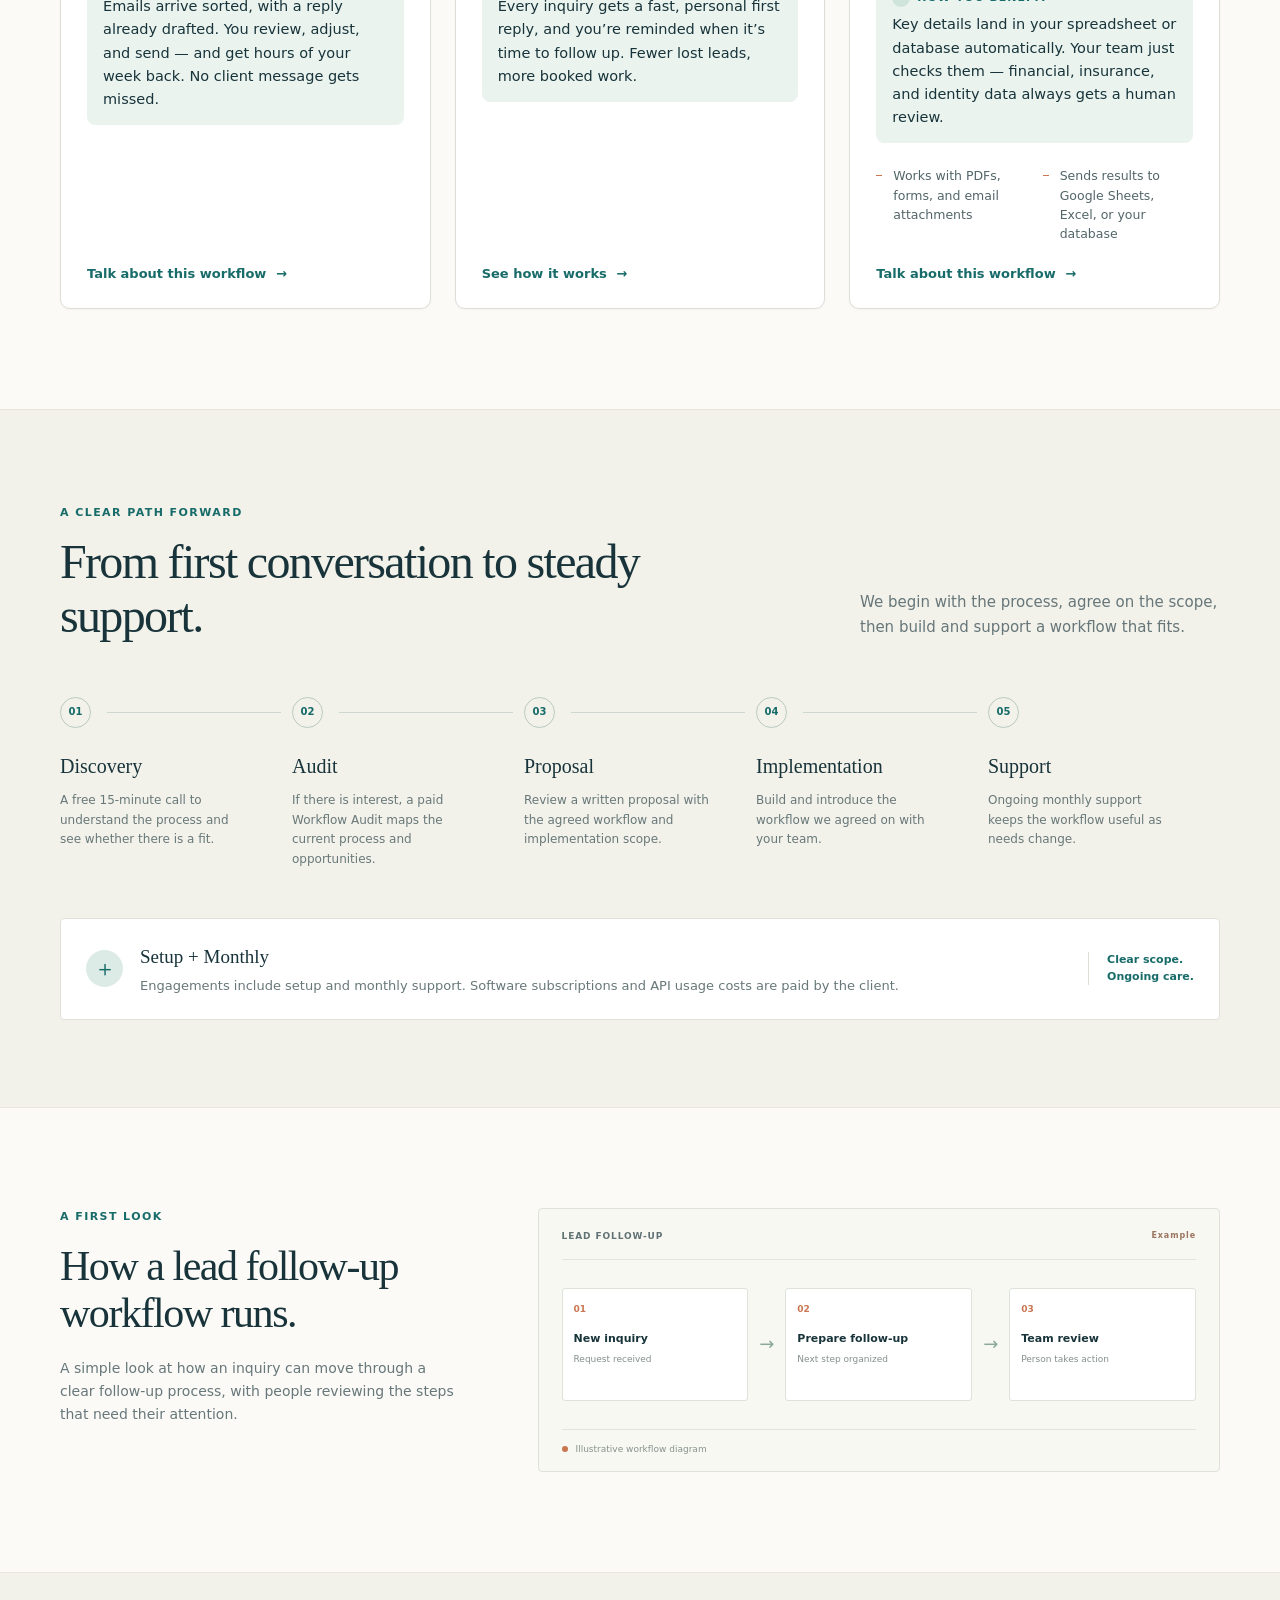
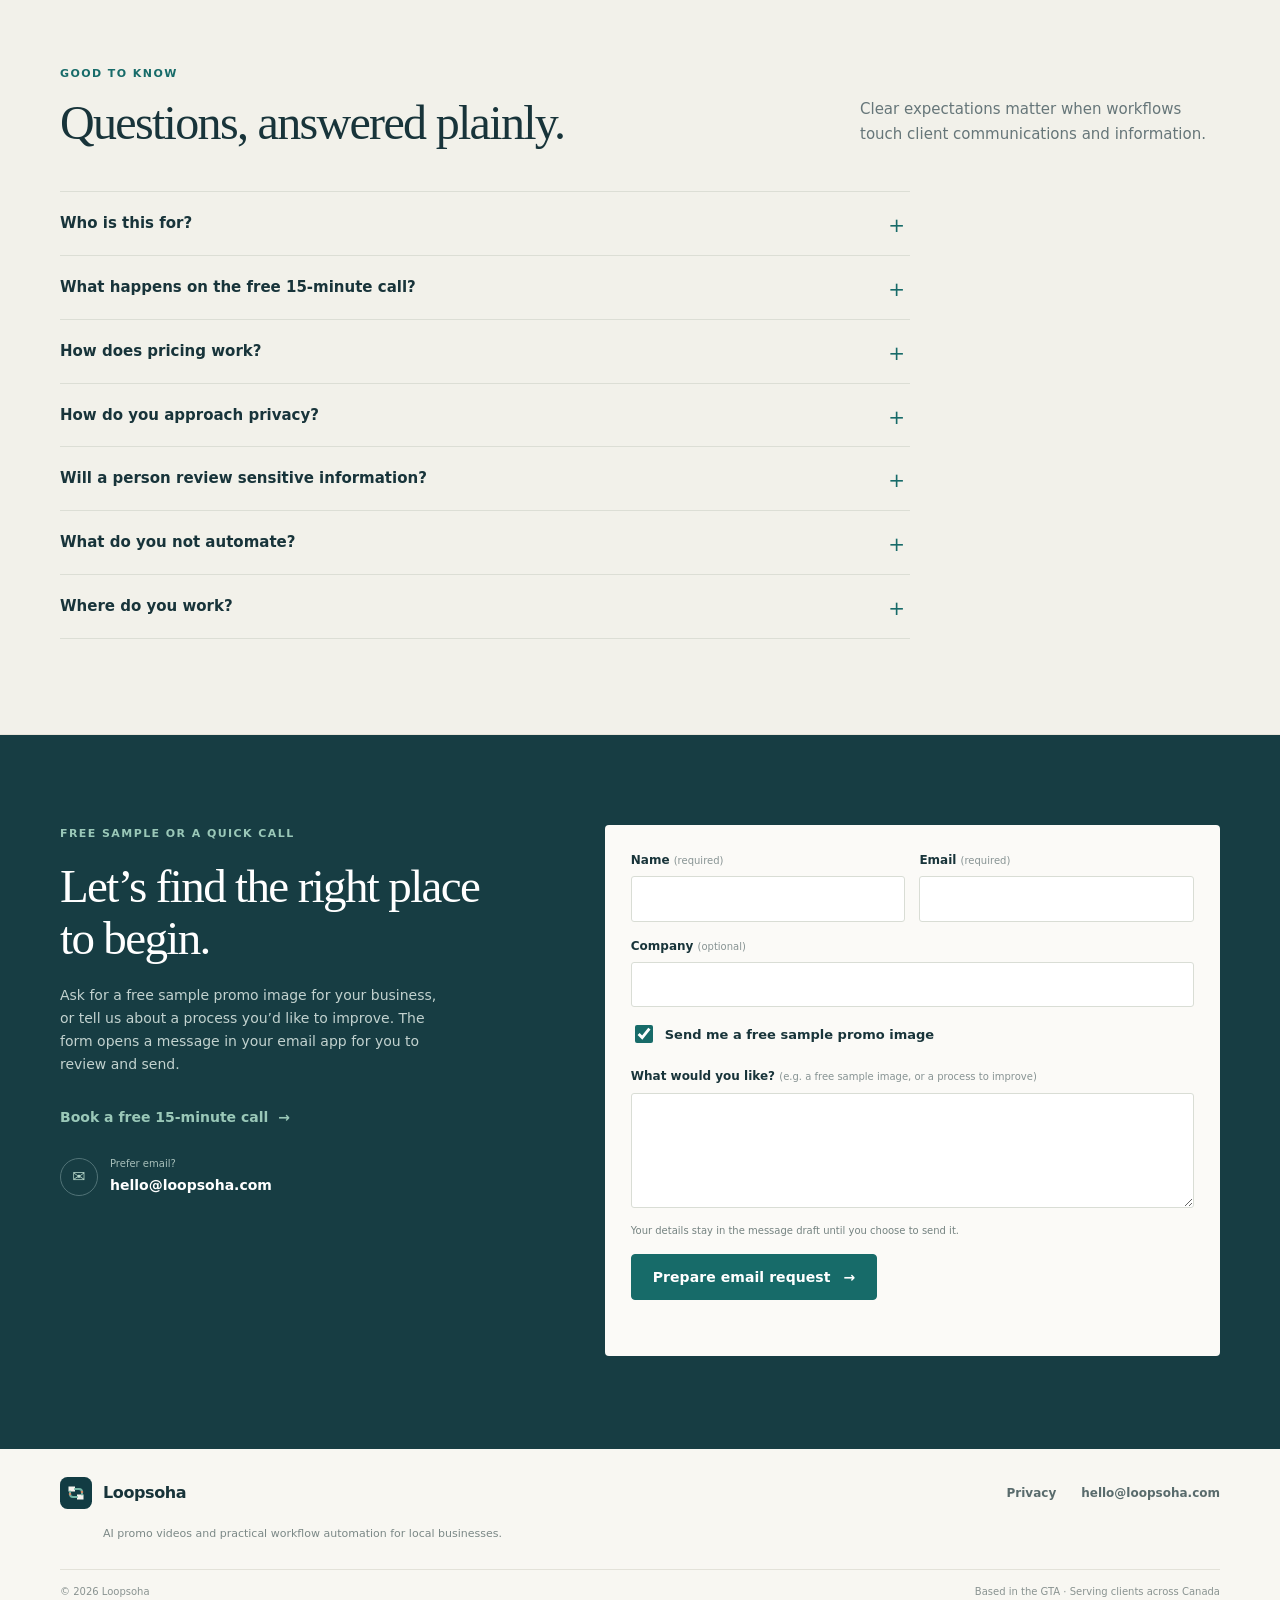
==== commit e5756e6f: "Remove founder line from hero Co-Authored-By: Claude Opus 5.5 <noreply@anthropic.com> Claude-Session" ====
--- a/index.html
+++ b/index.html
@@ -40,7 +40,6 @@
         <p class="hero-lede">We make short, polished AI promotional videos and images for independent businesses like bakeries, restaurants, salons, gyms, and home-service and professional-services firms. We also set up simple AI workflow automation for email, lead follow-up, review replies, and documents.</p>
         <p class="hero-detail">Based in the Greater Toronto Area. Working with clients across Canada.</p>
         <div class="hero-actions"><a class="button" href="#sample">Get a free sample <span aria-hidden="true">→</span></a><a class="button button-outline" href="https://calendar.app.google/wds1HghxJwFTL84J7" target="_blank" rel="noopener">Book a 15-minute call</a></div>
-        <p class="founder-line">Frank Zhang <span aria-hidden="true">·</span> Founder, 8 years of Canadian financial industry experience.</p>
       </div>
       <figure class="hero-visual"><img src="assets/hero.webp" alt="Illustration of a relaxed business owner with organized workflow icons and a phone playing a short promo video of a tradesperson" width="1120" height="896" fetchpriority="high"><figcaption><span class="art-check">✓</span> People stay in control of important decisions.</figcaption></figure>
     </section>
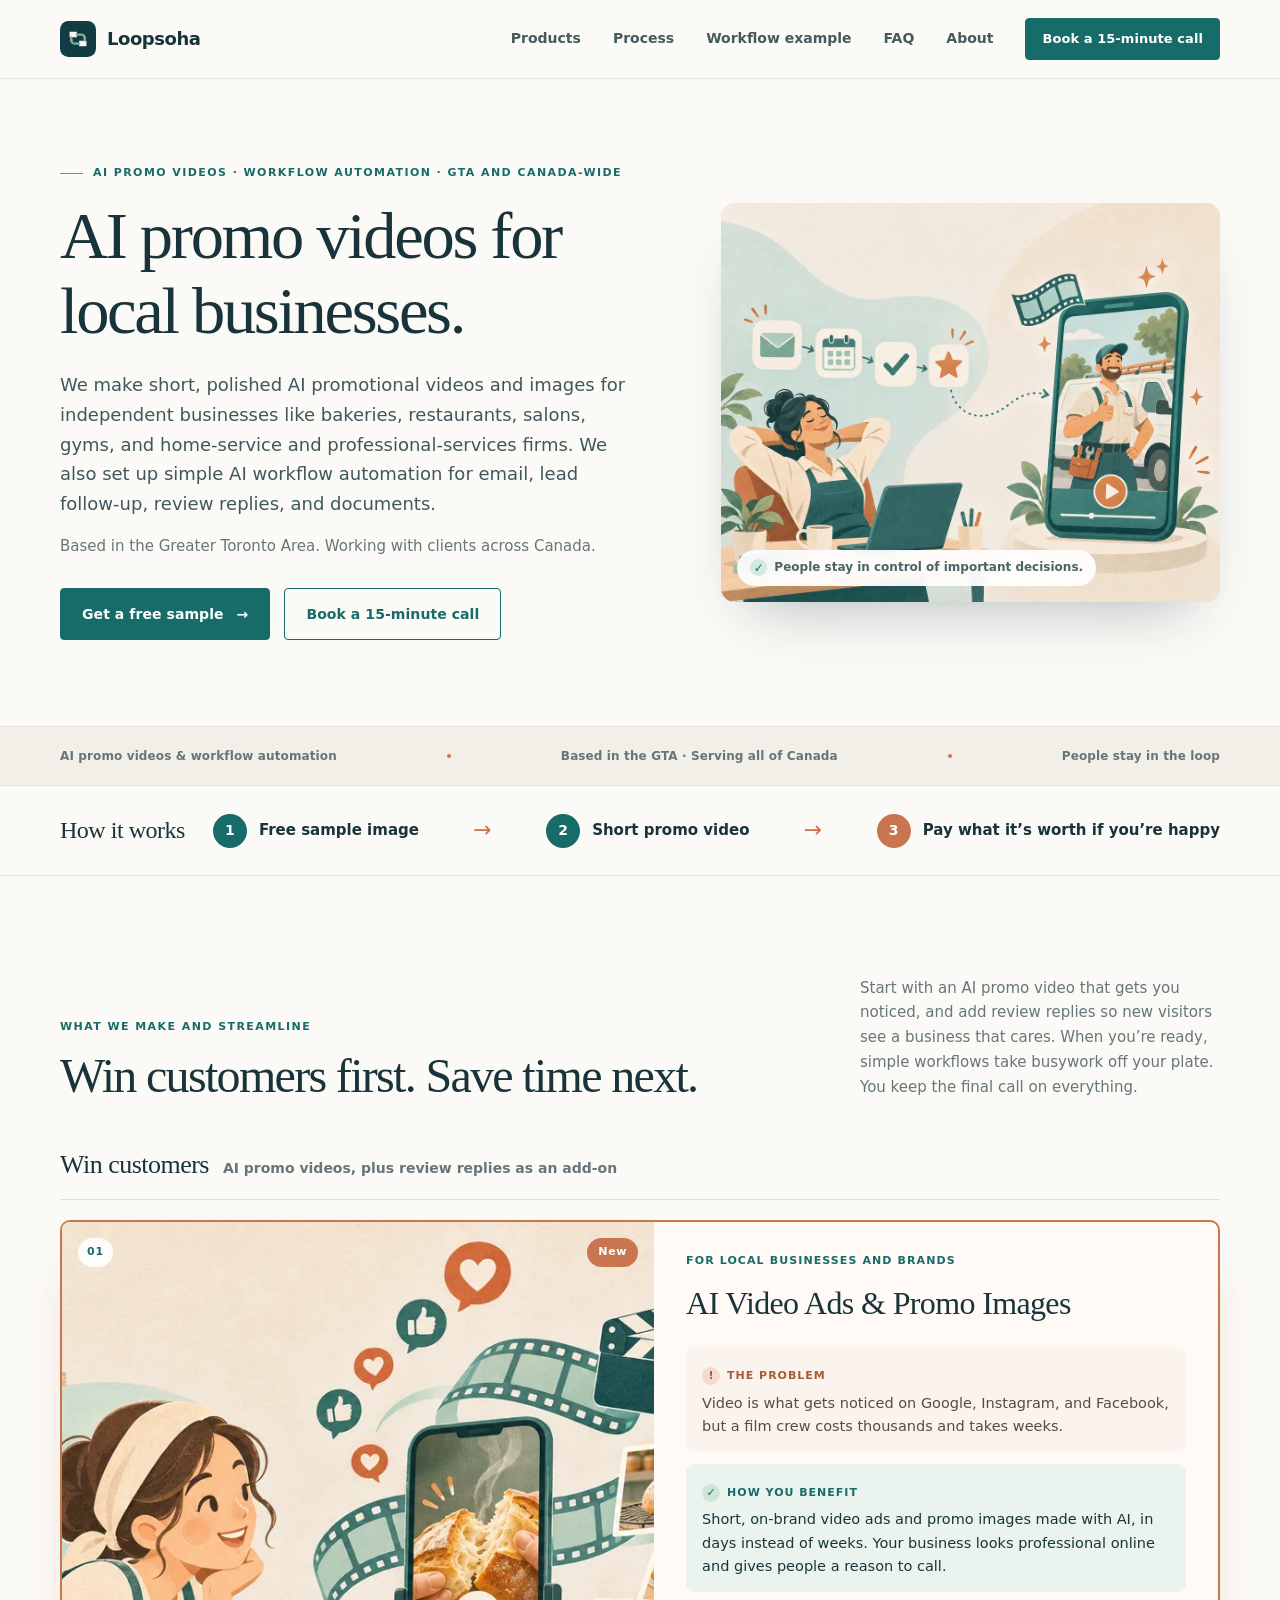
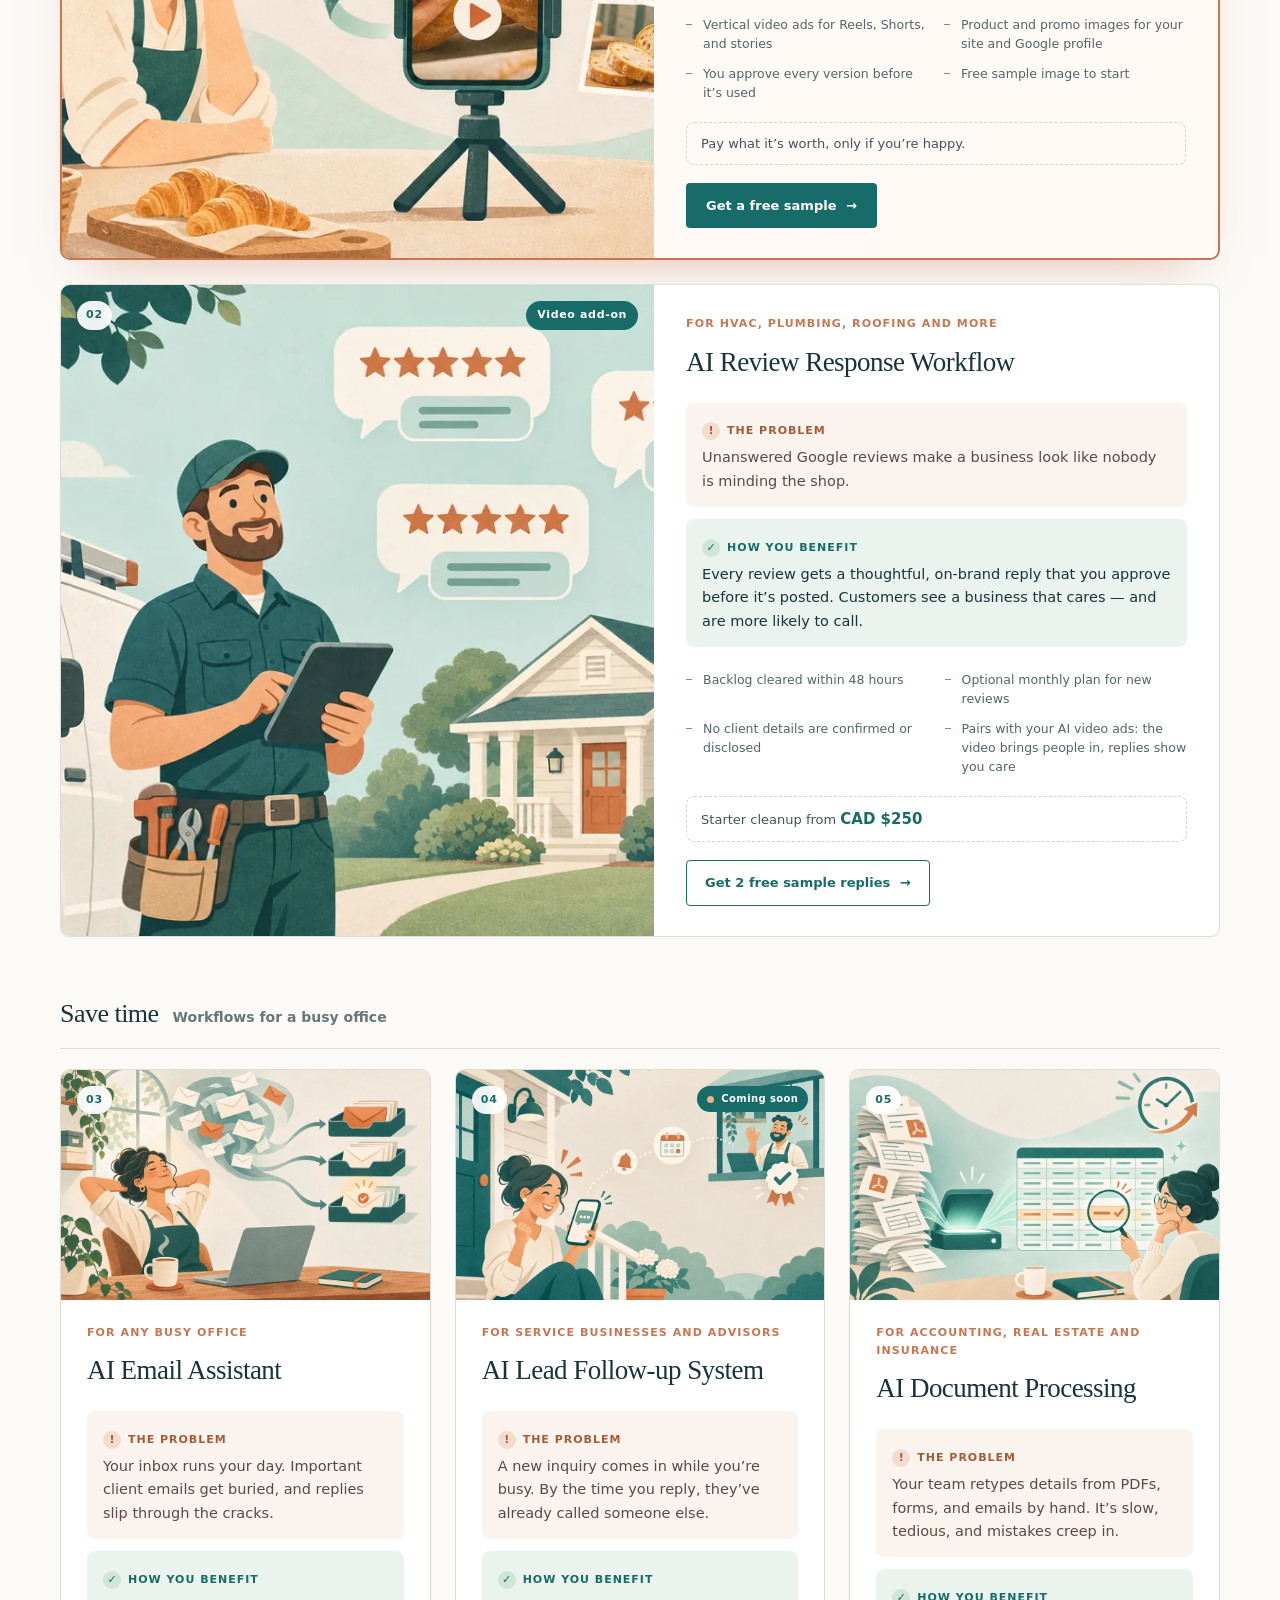
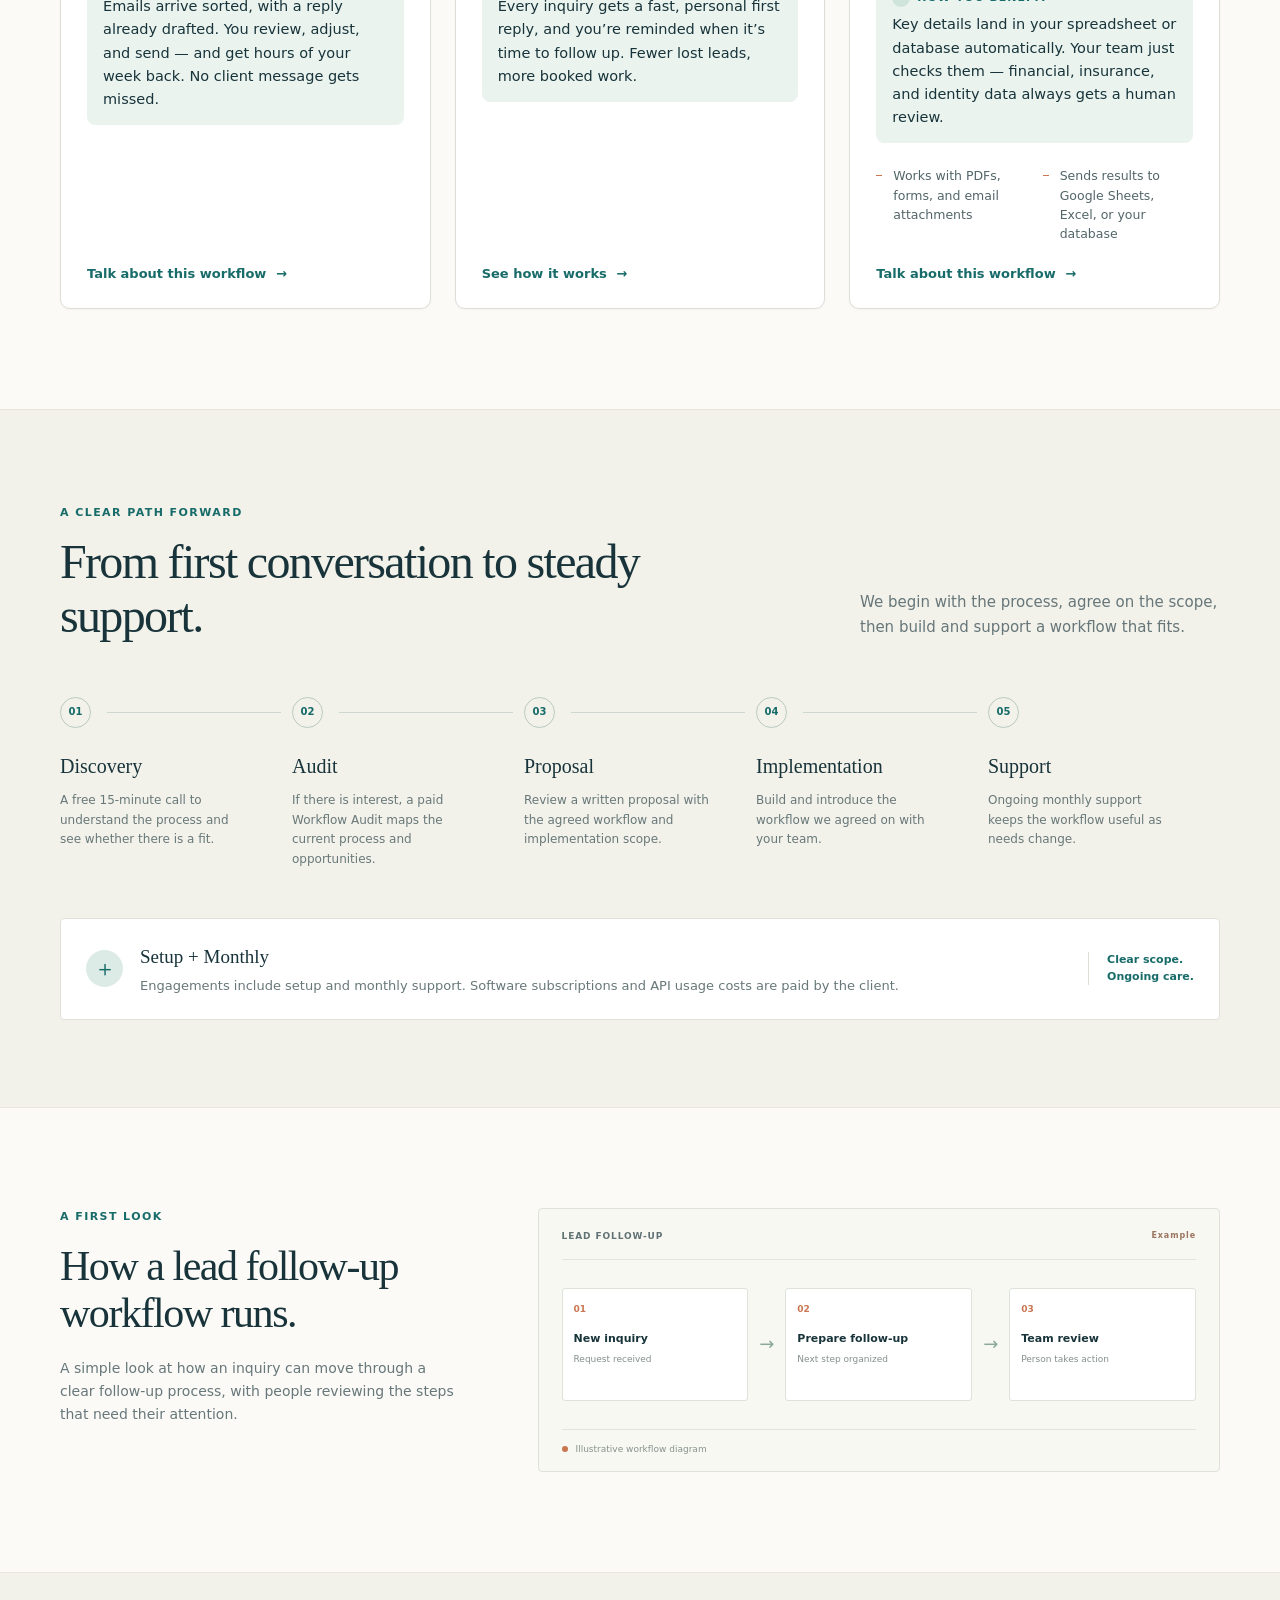
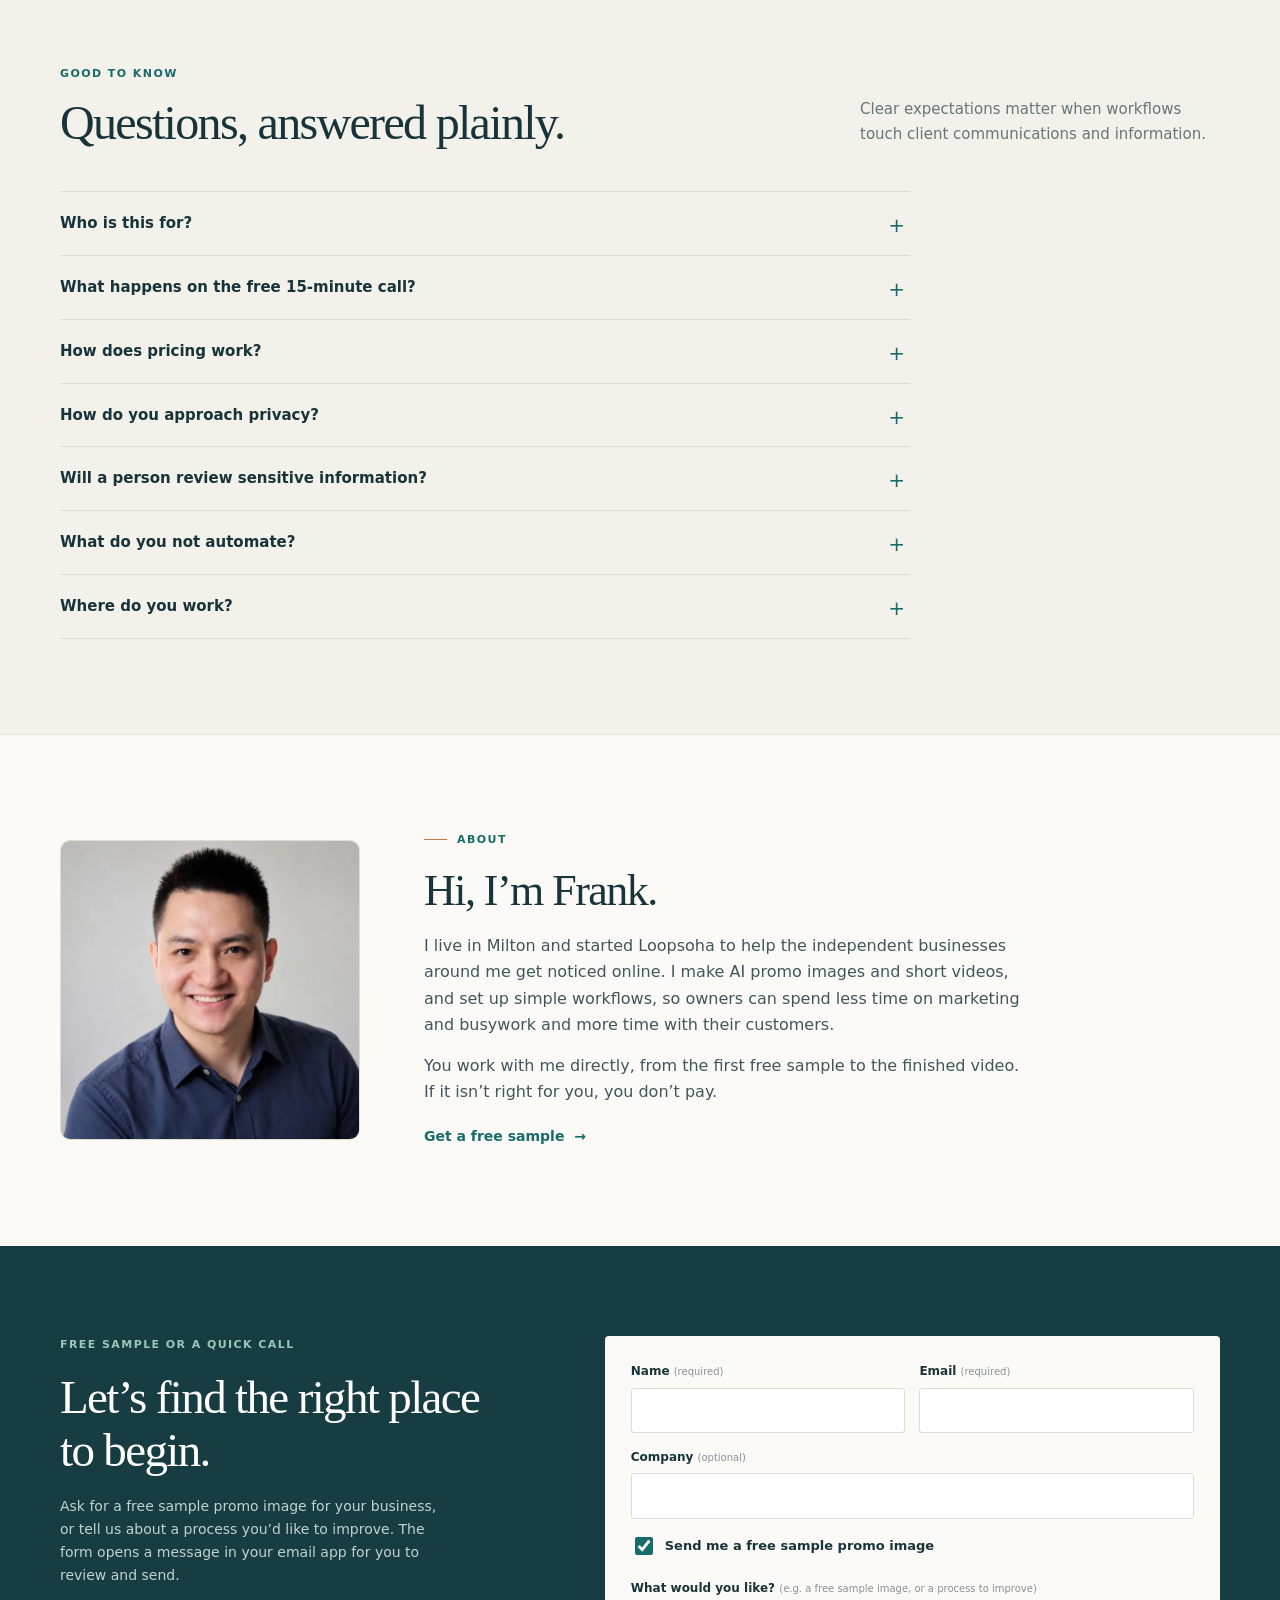
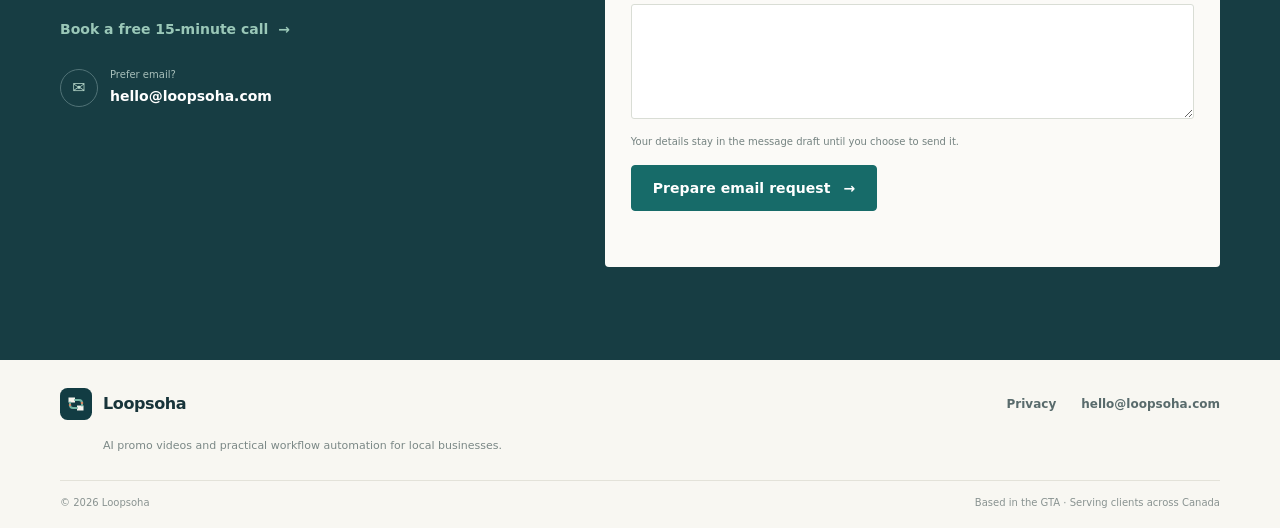
==== commit b95b78fe: "Add About section with Frank's photo Co-Authored-By: Claude Opus 5.5 <noreply@anthropic.com> Claude-" ====
--- a/index.html
+++ b/index.html
@@ -27,7 +27,7 @@
       <a class="brand" href="index.html" aria-label="Loopsoha home"><img src="assets/favicon.svg" alt="" width="36" height="36"><span data-brand>Loopsoha</span></a>
       <button class="menu-toggle" type="button" aria-expanded="false" aria-controls="primary-nav"><span class="sr-only">Toggle navigation</span><span></span><span></span></button>
       <nav id="primary-nav" class="primary-nav" aria-label="Main navigation">
-        <a href="#products">Products</a><a href="#process">Process</a><a href="#demo">Workflow example</a><a href="#faq">FAQ</a>
+        <a href="#products">Products</a><a href="#process">Process</a><a href="#demo">Workflow example</a><a href="#faq">FAQ</a><a href="#about">About</a>
         <a class="button button-small" href="https://calendar.app.google/wds1HghxJwFTL84J7" target="_blank" rel="noopener"><span>Book a 15-minute call</span></a>
       </nav>
     </div>
@@ -126,6 +126,16 @@
       <details><summary>What do you not automate?</summary><p>We do not provide automated underwriting, investment advice, or automated high-impact personal decisions of that kind. Workflows are for administrative processes, email classification, reminders, document preparation, and customer-service support.</p></details>
       <details><summary>Where do you work?</summary><p>We’re based in the Greater Toronto Area and can meet in person around Milton, Oakville, and Mississauga. We also work remotely with businesses anywhere in Canada; there is no client-facing office location to visit.</p></details>
     </div></div></section>
+    <section class="about-section wrap" id="about" aria-labelledby="about-title">
+      <figure class="about-photo"><img src="assets/frank.webp" alt="Frank Zhang, founder of Loopsoha" width="640" height="640" loading="lazy" decoding="async"></figure>
+      <div class="about-copy">
+        <p class="eyebrow"><span class="eyebrow-line"></span> About</p>
+        <h2 id="about-title">Hi, I’m Frank.</h2>
+        <p>I live in Milton and started <span data-brand>Loopsoha</span> to help the independent businesses around me get noticed online. I make AI promo images and short videos, and set up simple workflows, so owners can spend less time on marketing and busywork and more time with their customers.</p>
+        <p>You work with me directly, from the first free sample to the finished video. If it isn’t right for you, you don’t pay.</p>
+        <a class="text-link" href="#sample">Get a free sample <span aria-hidden="true">→</span></a>
+      </div>
+    </section>
     <section class="contact-section" id="contact" aria-labelledby="contact-title"><div class="wrap contact-layout"><div class="contact-copy" id="sample"><p class="eyebrow">Free sample or a quick call</p><h2 id="contact-title">Let’s find the right place to begin.</h2><p>Ask for a free sample promo image for your business, or tell us about a process you’d like to improve. The form opens a message in your email app for you to review and send.</p><p class="contact-call"><a class="text-link" href="https://calendar.app.google/wds1HghxJwFTL84J7" target="_blank" rel="noopener">Book a free 15-minute call <span aria-hidden="true">→</span></a></p><div class="contact-direct"><span class="contact-icon" aria-hidden="true">✉</span><div><small>Prefer email?</small><a data-email href="mailto:hello@loopsoha.com">hello@loopsoha.com</a></div></div></div>
       <form class="contact-form" id="contact-form" novalidate><div class="form-row"><div class="field"><label for="name">Name <span>(required)</span></label><input id="name" name="name" autocomplete="name" required></div><div class="field"><label for="email">Email <span>(required)</span></label><input id="email" name="email" type="email" autocomplete="email" required></div></div><div class="field"><label for="company">Company <span>(optional)</span></label><input id="company" name="company" autocomplete="organization"></div><div class="field"><label class="check"><input type="checkbox" name="sample" value="yes" checked> Send me a free sample promo image</label></div><div class="field"><label for="message">What would you like? <span>(e.g. a free sample image, or a process to improve)</span></label><textarea id="message" name="message" rows="4"></textarea></div><p class="form-note">Your details stay in the message draft until you choose to send it.</p><button class="button" type="submit">Prepare email request <span aria-hidden="true">→</span></button><p class="form-status" id="form-status" role="status" aria-live="polite"></p></form>
     </div></section>
--- a/css/styles.css
+++ b/css/styles.css
@@ -115,3 +115,11 @@
 .review-addon .card-link:hover{background:var(--teal);color:#fff}
 @media(max-width:1024px){.review-addon .card-media img{position:static}.product-grid-three{grid-template-columns:repeat(2,1fr)}}
 @media(max-width:700px){.product-grid-three{grid-template-columns:1fr}.product-group+.product-group{margin-top:40px}.product-group-title span{font-size:23px}}
+/* About */
+.about-section{display:grid;grid-template-columns:300px 1fr;gap:64px;align-items:center;padding-top:96px;padding-bottom:96px}
+.about-photo{margin:0}
+.about-photo img{display:block;width:100%;height:auto;aspect-ratio:1/1;object-fit:cover;border-radius:10px;border:1px solid var(--line)}
+.about-copy h2{margin-bottom:18px;font-size:clamp(34px,3.6vw,44px)}
+.about-copy>p:not(.eyebrow){max-width:600px;margin-bottom:14px;color:#40575b;font-size:16px}
+.about-copy .text-link{display:inline-block;margin-top:6px}
+@media(max-width:700px){.about-section{grid-template-columns:1fr;gap:28px;padding-top:68px;padding-bottom:68px}.about-photo{max-width:220px}.about-copy>p:not(.eyebrow){font-size:15px}}
